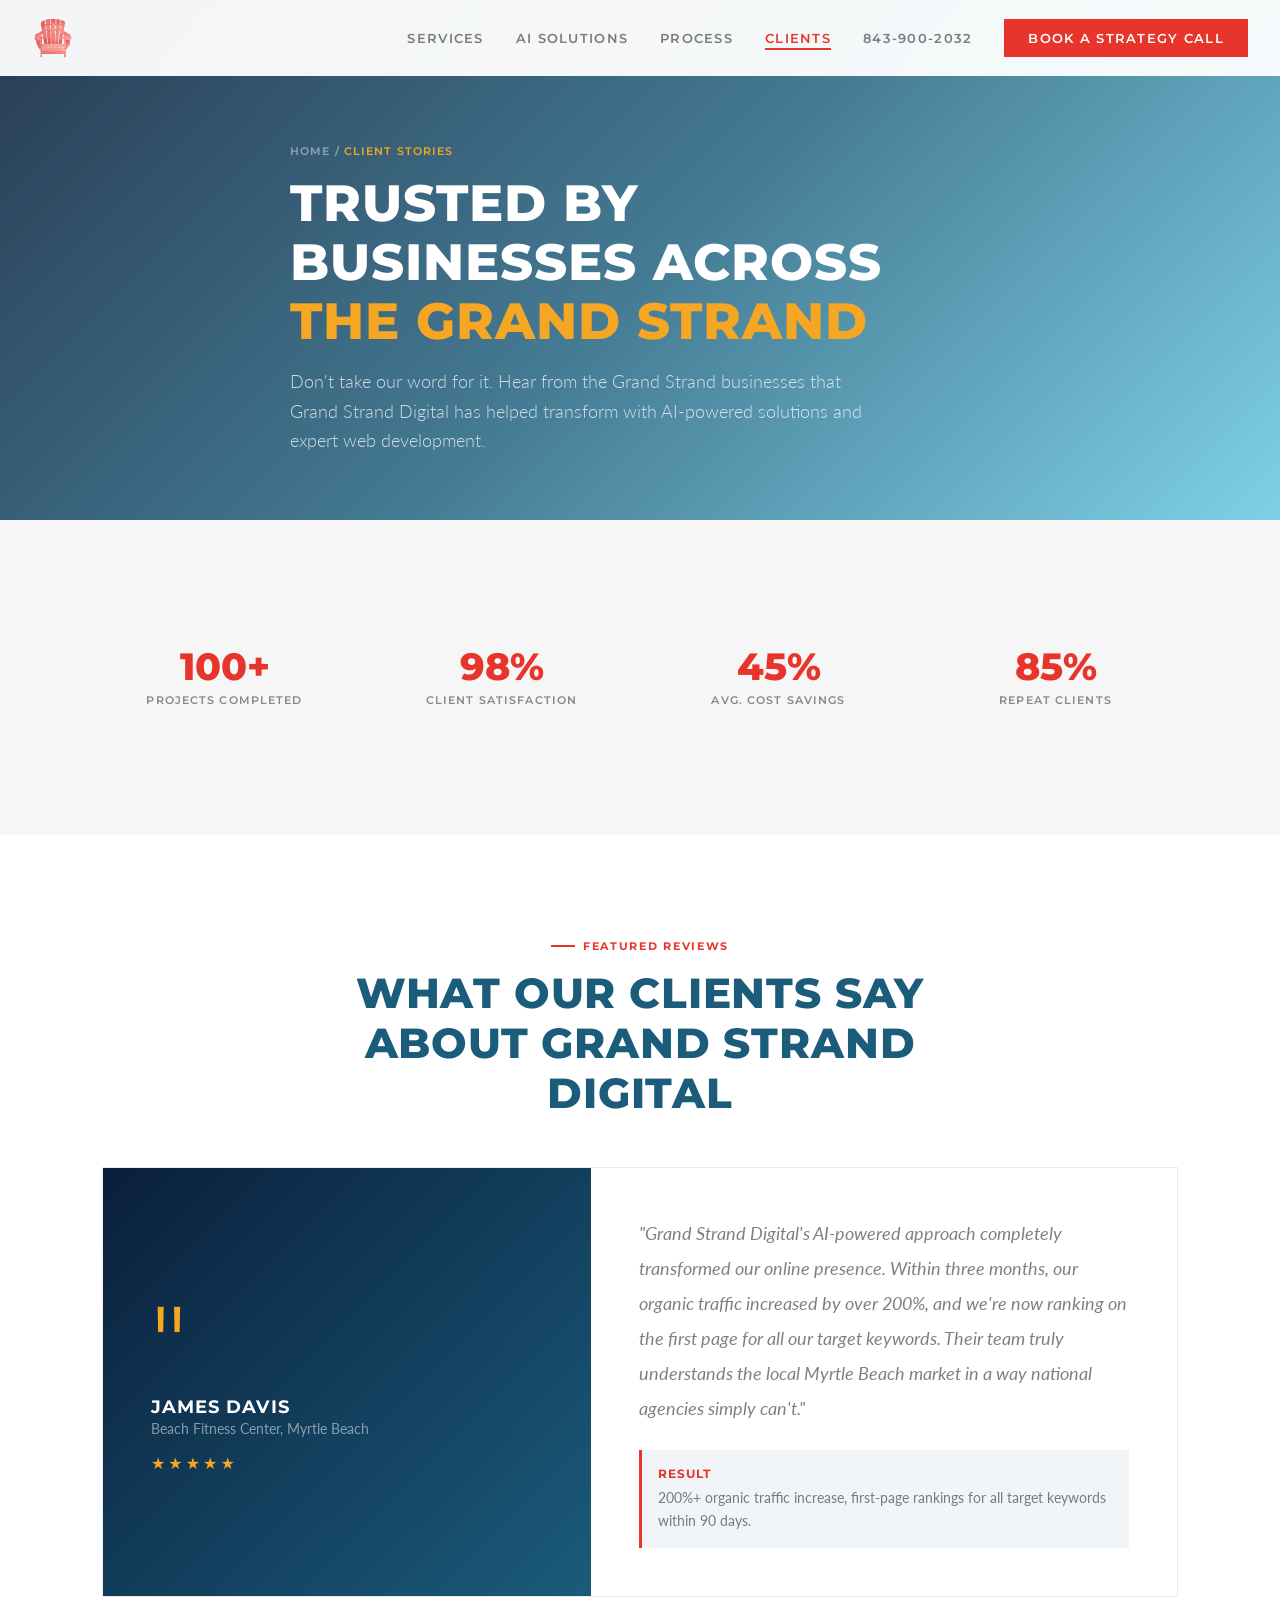
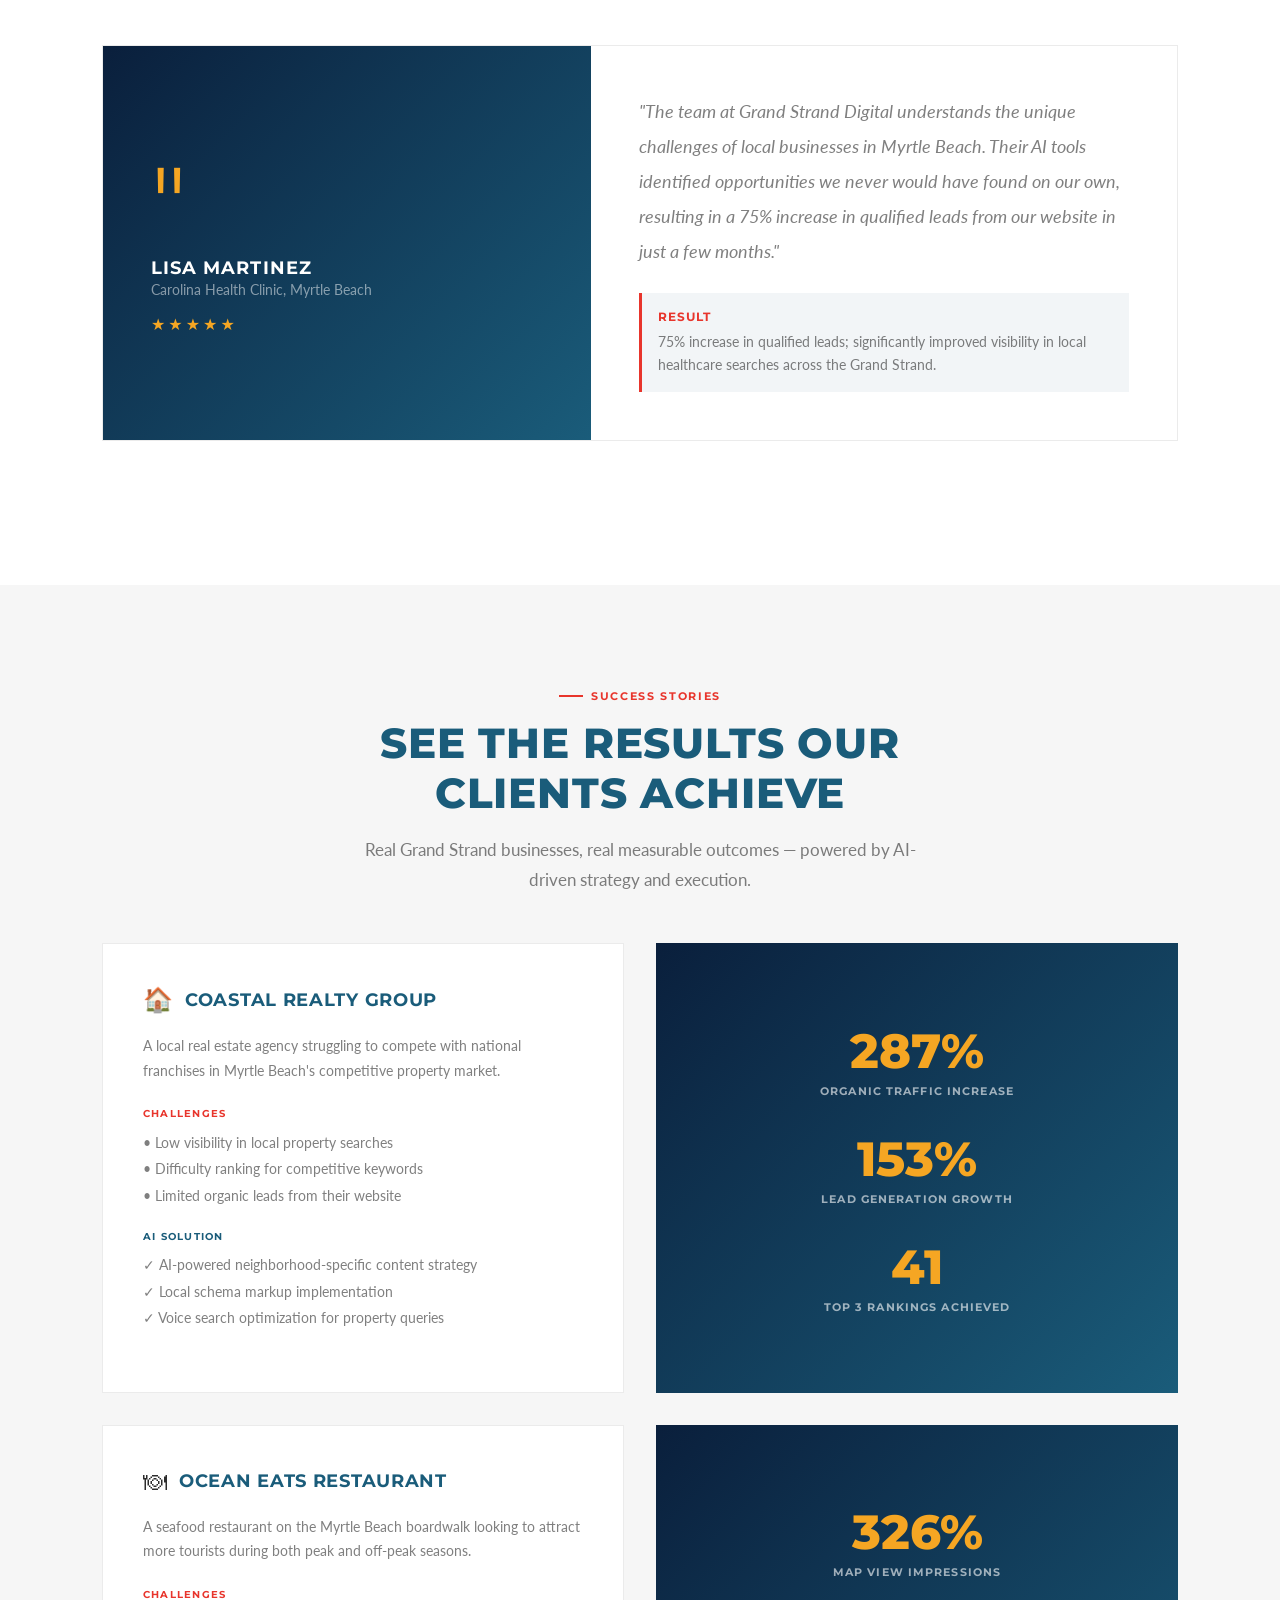
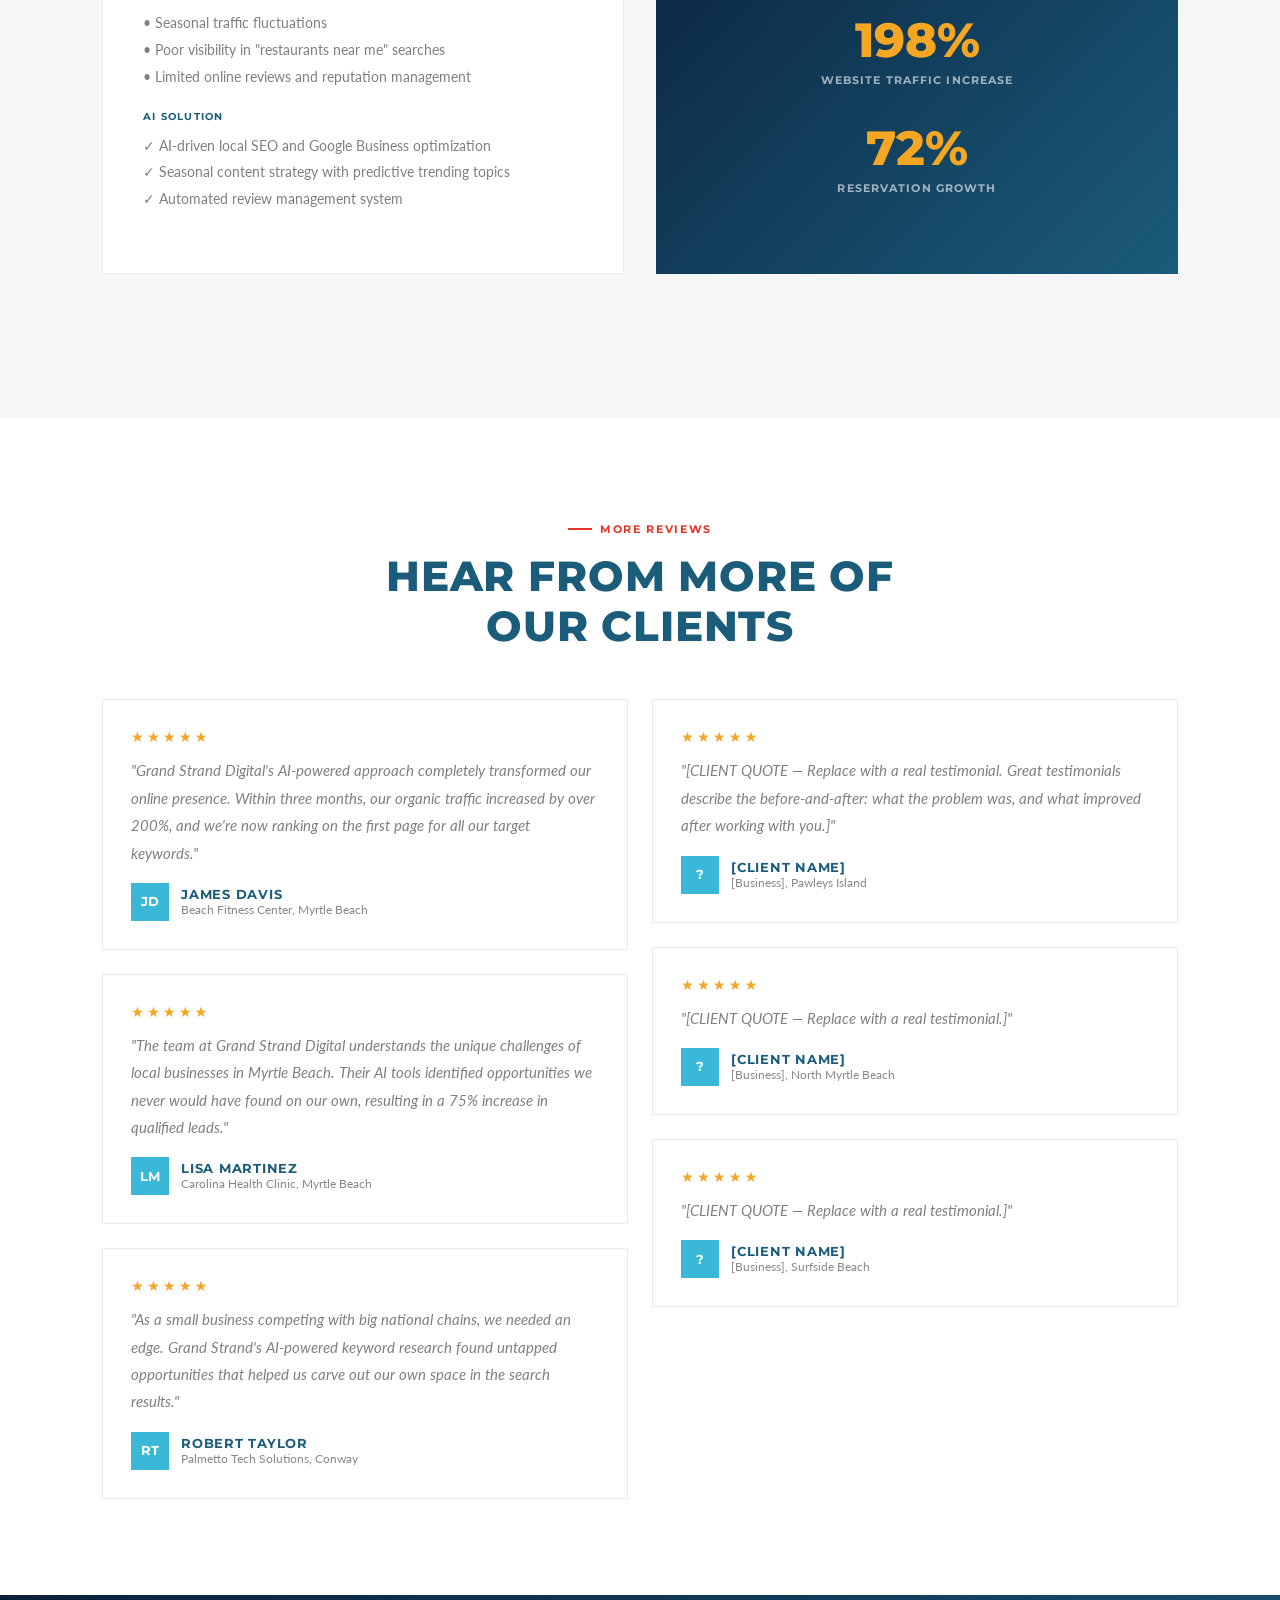
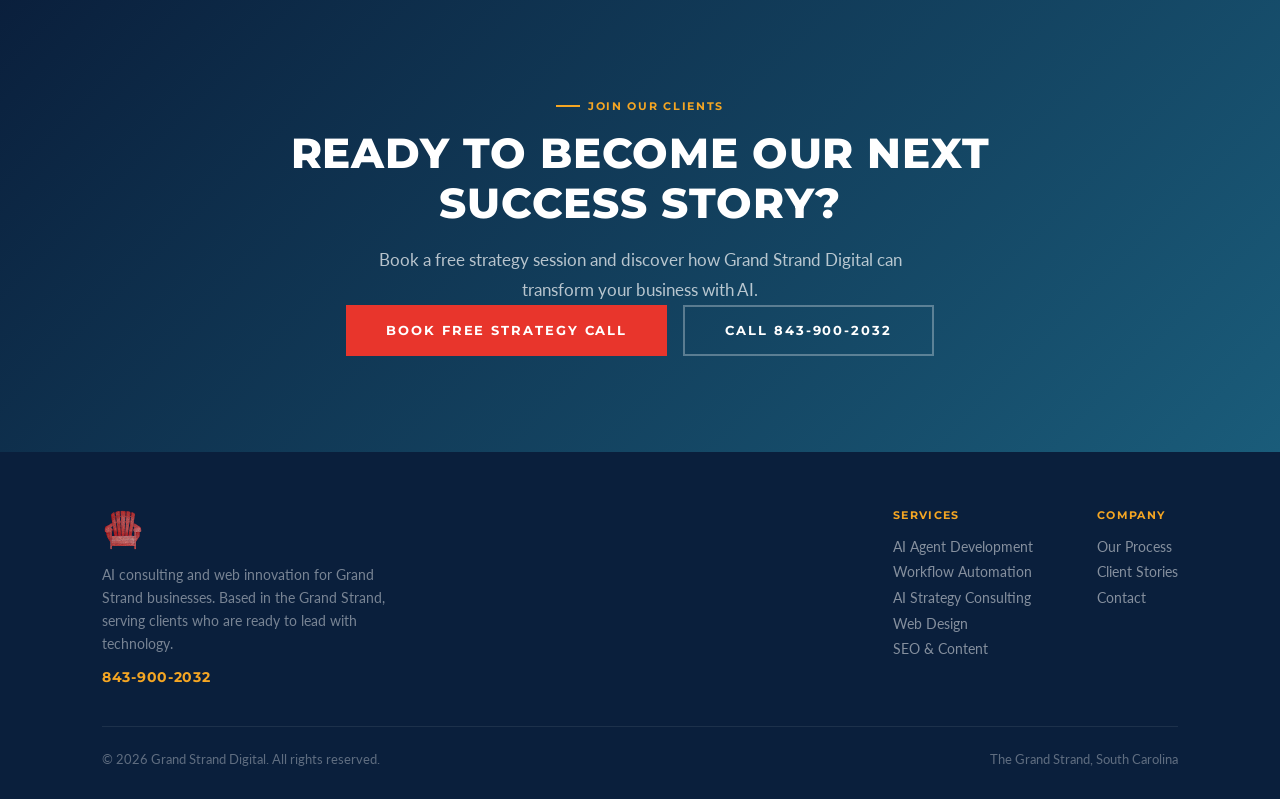
==== clients.html @ 15581893 "Add files via upload" ====
<!DOCTYPE html>
<html lang="en">
<head>
<meta charset="UTF-8">
<meta name="viewport" content="width=device-width, initial-scale=1.0">
<title>Client Stories — Grand Strand Digital</title>
<meta name="description" content="Client stories and results from Grand Strand Digital. See how we've helped Grand Strand businesses grow with AI and technology.">
<meta property="og:title" content="Client Stories — Grand Strand Digital">
<meta property="og:url" content="https://grandstranddigital.com/clients.html">
<link rel="canonical" href="https://grandstranddigital.com/clients.html">
<link rel="icon" href="/favicon.ico" type="image/x-icon">
<link rel="stylesheet" href="styles.css">
<style>
.featured-testimonial{display:grid;grid-template-columns:1fr 1.2fr;gap:0;border:1px solid var(--border);overflow:hidden;margin-bottom:3rem}
.featured-testimonial .ft-visual{background:linear-gradient(135deg,var(--bg-dark),var(--tertiary));padding:3rem;color:var(--text-light);display:flex;flex-direction:column;justify-content:center}
.featured-testimonial .ft-visual .big-quote{font-family:var(--heading);font-size:6rem;line-height:1;color:var(--gold);margin-bottom:.5rem}
.featured-testimonial .ft-visual .ft-name{font-family:var(--heading);font-size:1.1rem;font-weight:700;text-transform:uppercase;letter-spacing:.06em}
.featured-testimonial .ft-visual .ft-role{font-size:.85rem;color:rgba(255,255,255,.5);margin-top:.25rem}
.featured-testimonial .ft-visual .ft-stars{color:var(--gold);letter-spacing:3px;margin-top:1rem}
.featured-testimonial .ft-content{padding:3rem;background:var(--bg);display:flex;flex-direction:column;justify-content:center}
.featured-testimonial .ft-content blockquote{font-family:var(--body);font-size:1.15rem;line-height:1.9;color:var(--text-secondary);font-style:italic;margin-bottom:1.5rem}
.featured-testimonial .ft-content .ft-result{padding:1rem;background:var(--bg-ice);border-left:3px solid var(--accent)}
.featured-testimonial .ft-content .ft-result strong{font-family:var(--heading);font-size:.75rem;font-weight:700;text-transform:uppercase;letter-spacing:.08em;color:var(--accent);display:block;margin-bottom:.35rem}
.featured-testimonial .ft-content .ft-result span{font-size:.9rem;color:var(--text-secondary);line-height:1.6}

.testimonials-masonry{columns:2;column-gap:1.5rem;margin-top:3rem}
.testimonials-masonry .testimonial-card{break-inside:avoid;margin-bottom:1.5rem}

.results-strip{display:grid;grid-template-columns:repeat(4,1fr);gap:2rem;margin:3rem 0;text-align:center}
.results-strip .result{padding:1.5rem}
.results-strip .result .counter{font-size:2.4rem}

@media(max-width:768px){
  .featured-testimonial{grid-template-columns:1fr}
  .testimonials-masonry{columns:1}
  .results-strip{grid-template-columns:1fr 1fr}
}
</style>
</head>
<body>

<!-- Nav -->
<nav id="nav">
  <a href="index.html" class="nav-logo"><img src="logo.svg" alt="Grand Strand Digital"></a>
  <div class="nav-links">
    <a href="services.html">Services</a>
    <a href="solutions.html">AI Solutions</a>
    <a href="process.html">Process</a>
    <a href="clients.html" class="active">Clients</a>
    <a href="tel:8439002032" class="nav-phone">843-900-2032</a>
    <a href="contact.html" class="nav-cta">Book a Strategy Call</a>
  </div>
  <button class="mobile-toggle" aria-label="Menu">&#9776;</button>
</nav>

<!-- Page Hero -->
<section class="page-hero" style="background-image:url('https://images.unsplash.com/photo-1556761175-5973dc0f32e7?w=1920&q=80')">
  <div class="page-hero-overlay"></div>
  <div class="container">
    <div class="breadcrumb reveal"><a href="index.html">Home</a> / <span>Client Stories</span></div>
    <h1 class="reveal stagger-1">Trusted by Businesses Across <em>the Grand Strand</em></h1>
    <p class="reveal stagger-2">Don't take our word for it. Hear from the Grand Strand businesses that Grand Strand Digital has helped transform with AI-powered solutions and expert web development.</p>
  </div>
</section>

<!-- Results Strip -->
<section class="bg-alt" style="padding:3.5rem 0">
  <div class="container counters-row">
    <div class="results-strip">
      <div class="result reveal"><div class="counter" data-count="100" data-suffix="+">0+</div><div class="counter-label">Projects Completed</div></div>
      <div class="result reveal stagger-1"><div class="counter" data-count="98" data-suffix="%">0%</div><div class="counter-label">Client Satisfaction</div></div>
      <div class="result reveal stagger-2"><div class="counter" data-count="45" data-suffix="%">0%</div><div class="counter-label">Avg. Cost Savings</div></div>
      <div class="result reveal stagger-3"><div class="counter" data-count="85" data-suffix="%">0%</div><div class="counter-label">Repeat Clients</div></div>
    </div>
  </div>
</section>

<!-- Featured Testimonials -->
<section>
  <div class="container">
    <div class="section-center" style="margin-bottom:3rem">
      <div class="section-label reveal">Featured Reviews</div>
      <h2 class="section-title reveal stagger-1">What our clients say about Grand Strand Digital</h2>
    </div>

    <div class="featured-testimonial reveal">
      <div class="ft-visual">
        <div class="big-quote">"</div>
        <div class="ft-name">James Davis</div>
        <div class="ft-role">Beach Fitness Center, Myrtle Beach</div>
        <div class="ft-stars">&#9733;&#9733;&#9733;&#9733;&#9733;</div>
      </div>
      <div class="ft-content">
        <blockquote>"Grand Strand Digital's AI-powered approach completely transformed our online presence. Within three months, our organic traffic increased by over 200%, and we're now ranking on the first page for all our target keywords. Their team truly understands the local Myrtle Beach market in a way national agencies simply can't."</blockquote>
        <div class="ft-result">
          <strong>Result</strong>
          <span>200%+ organic traffic increase, first-page rankings for all target keywords within 90 days.</span>
        </div>
      </div>
    </div>

    <div class="featured-testimonial reveal">
      <div class="ft-visual">
        <div class="big-quote">"</div>
        <div class="ft-name">Lisa Martinez</div>
        <div class="ft-role">Carolina Health Clinic, Myrtle Beach</div>
        <div class="ft-stars">&#9733;&#9733;&#9733;&#9733;&#9733;</div>
      </div>
      <div class="ft-content">
        <blockquote>"The team at Grand Strand Digital understands the unique challenges of local businesses in Myrtle Beach. Their AI tools identified opportunities we never would have found on our own, resulting in a 75% increase in qualified leads from our website in just a few months."</blockquote>
        <div class="ft-result">
          <strong>Result</strong>
          <span>75% increase in qualified leads; significantly improved visibility in local healthcare searches across the Grand Strand.</span>
        </div>
      </div>
    </div>
  </div>
</section>

<!-- Case Studies -->
<section class="bg-alt">
  <div class="container">
    <div class="section-center" style="margin-bottom:3rem">
      <div class="section-label reveal">Success Stories</div>
      <h2 class="section-title reveal stagger-1">See the results our clients achieve</h2>
      <p class="section-desc reveal stagger-2" style="margin:0 auto">Real Grand Strand businesses, real measurable outcomes — powered by AI-driven strategy and execution.</p>
    </div>

    <!-- Case Study 1 -->
    <div style="display:grid;grid-template-columns:1fr 1fr;gap:2rem;margin-bottom:2rem" class="reveal">
      <div style="padding:2.5rem;background:var(--bg);border:1px solid var(--border)">
        <div style="display:flex;align-items:center;gap:.75rem;margin-bottom:1.25rem">
          <span style="font-size:1.5rem">&#127968;</span>
          <h3 style="font-family:var(--heading);font-size:1.1rem;font-weight:700;text-transform:uppercase;letter-spacing:.04em;color:var(--tertiary)">Coastal Realty Group</h3>
        </div>
        <p style="font-size:.9rem;color:var(--text-secondary);line-height:1.7;margin-bottom:1.5rem">A local real estate agency struggling to compete with national franchises in Myrtle Beach's competitive property market.</p>
        <div style="margin-bottom:1.25rem">
          <div style="font-family:var(--heading);font-size:.65rem;font-weight:700;letter-spacing:.12em;text-transform:uppercase;color:var(--accent);margin-bottom:.6rem">Challenges</div>
          <ul style="list-style:none;font-size:.875rem;color:var(--text-secondary);line-height:1.9">
            <li>&#8226; Low visibility in local property searches</li>
            <li>&#8226; Difficulty ranking for competitive keywords</li>
            <li>&#8226; Limited organic leads from their website</li>
          </ul>
        </div>
        <div style="margin-bottom:1.25rem">
          <div style="font-family:var(--heading);font-size:.65rem;font-weight:700;letter-spacing:.12em;text-transform:uppercase;color:var(--tertiary);margin-bottom:.6rem">AI Solution</div>
          <ul style="list-style:none;font-size:.875rem;color:var(--text-secondary);line-height:1.9">
            <li>&#10003; AI-powered neighborhood-specific content strategy</li>
            <li>&#10003; Local schema markup implementation</li>
            <li>&#10003; Voice search optimization for property queries</li>
          </ul>
        </div>
      </div>
      <div style="padding:2.5rem;background:linear-gradient(135deg,var(--bg-dark),var(--tertiary));color:var(--text-light);display:flex;flex-direction:column;justify-content:center;gap:2rem">
        <div style="text-align:center">
          <div style="font-family:var(--heading);font-size:3rem;font-weight:800;color:var(--gold)">287%</div>
          <div style="font-family:var(--heading);font-size:.7rem;font-weight:700;letter-spacing:.1em;text-transform:uppercase;color:rgba(255,255,255,.6);margin-top:.25rem">Organic Traffic Increase</div>
        </div>
        <div style="text-align:center">
          <div style="font-family:var(--heading);font-size:3rem;font-weight:800;color:var(--gold)">153%</div>
          <div style="font-family:var(--heading);font-size:.7rem;font-weight:700;letter-spacing:.1em;text-transform:uppercase;color:rgba(255,255,255,.6);margin-top:.25rem">Lead Generation Growth</div>
        </div>
        <div style="text-align:center">
          <div style="font-family:var(--heading);font-size:3rem;font-weight:800;color:var(--gold)">41</div>
          <div style="font-family:var(--heading);font-size:.7rem;font-weight:700;letter-spacing:.1em;text-transform:uppercase;color:rgba(255,255,255,.6);margin-top:.25rem">Top 3 Rankings Achieved</div>
        </div>
      </div>
    </div>

    <!-- Case Study 2 -->
    <div style="display:grid;grid-template-columns:1fr 1fr;gap:2rem;margin-bottom:3rem" class="reveal">
      <div style="padding:2.5rem;background:var(--bg);border:1px solid var(--border)">
        <div style="display:flex;align-items:center;gap:.75rem;margin-bottom:1.25rem">
          <span style="font-size:1.5rem">&#127869;</span>
          <h3 style="font-family:var(--heading);font-size:1.1rem;font-weight:700;text-transform:uppercase;letter-spacing:.04em;color:var(--tertiary)">Ocean Eats Restaurant</h3>
        </div>
        <p style="font-size:.9rem;color:var(--text-secondary);line-height:1.7;margin-bottom:1.5rem">A seafood restaurant on the Myrtle Beach boardwalk looking to attract more tourists during both peak and off-peak seasons.</p>
        <div style="margin-bottom:1.25rem">
          <div style="font-family:var(--heading);font-size:.65rem;font-weight:700;letter-spacing:.12em;text-transform:uppercase;color:var(--accent);margin-bottom:.6rem">Challenges</div>
          <ul style="list-style:none;font-size:.875rem;color:var(--text-secondary);line-height:1.9">
            <li>&#8226; Seasonal traffic fluctuations</li>
            <li>&#8226; Poor visibility in "restaurants near me" searches</li>
            <li>&#8226; Limited online reviews and reputation management</li>
          </ul>
        </div>
        <div style="margin-bottom:1.25rem">
          <div style="font-family:var(--heading);font-size:.65rem;font-weight:700;letter-spacing:.12em;text-transform:uppercase;color:var(--tertiary);margin-bottom:.6rem">AI Solution</div>
          <ul style="list-style:none;font-size:.875rem;color:var(--text-secondary);line-height:1.9">
            <li>&#10003; AI-driven local SEO and Google Business optimization</li>
            <li>&#10003; Seasonal content strategy with predictive trending topics</li>
            <li>&#10003; Automated review management system</li>
          </ul>
        </div>
      </div>
      <div style="padding:2.5rem;background:linear-gradient(135deg,var(--bg-dark),var(--tertiary));color:var(--text-light);display:flex;flex-direction:column;justify-content:center;gap:2rem">
        <div style="text-align:center">
          <div style="font-family:var(--heading);font-size:3rem;font-weight:800;color:var(--gold)">326%</div>
          <div style="font-family:var(--heading);font-size:.7rem;font-weight:700;letter-spacing:.1em;text-transform:uppercase;color:rgba(255,255,255,.6);margin-top:.25rem">Map View Impressions</div>
        </div>
        <div style="text-align:center">
          <div style="font-family:var(--heading);font-size:3rem;font-weight:800;color:var(--gold)">198%</div>
          <div style="font-family:var(--heading);font-size:.7rem;font-weight:700;letter-spacing:.1em;text-transform:uppercase;color:rgba(255,255,255,.6);margin-top:.25rem">Website Traffic Increase</div>
        </div>
        <div style="text-align:center">
          <div style="font-family:var(--heading);font-size:3rem;font-weight:800;color:var(--gold)">72%</div>
          <div style="font-family:var(--heading);font-size:.7rem;font-weight:700;letter-spacing:.1em;text-transform:uppercase;color:rgba(255,255,255,.6);margin-top:.25rem">Reservation Growth</div>
        </div>
      </div>
    </div>
  </div>
</section>

<!-- More Testimonials (Masonry) -->
<section>
  <div class="container">
    <div class="section-center" style="margin-bottom:1rem">
      <div class="section-label reveal">More Reviews</div>
      <h2 class="section-title reveal stagger-1">Hear from more of our clients</h2>
    </div>
    <div class="testimonials-masonry">
      <div class="testimonial-card reveal">
        <div class="stars">&#9733;&#9733;&#9733;&#9733;&#9733;</div>
        <blockquote>"Grand Strand Digital's AI-powered approach completely transformed our online presence. Within three months, our organic traffic increased by over 200%, and we're now ranking on the first page for all our target keywords."</blockquote>
        <div class="author">
          <div class="avatar">JD</div>
          <div><div class="name">James Davis</div><div class="role">Beach Fitness Center, Myrtle Beach</div></div>
        </div>
      </div>
      <div class="testimonial-card reveal stagger-1">
        <div class="stars">&#9733;&#9733;&#9733;&#9733;&#9733;</div>
        <blockquote>"The team at Grand Strand Digital understands the unique challenges of local businesses in Myrtle Beach. Their AI tools identified opportunities we never would have found on our own, resulting in a 75% increase in qualified leads."</blockquote>
        <div class="author">
          <div class="avatar">LM</div>
          <div><div class="name">Lisa Martinez</div><div class="role">Carolina Health Clinic, Myrtle Beach</div></div>
        </div>
      </div>
      <div class="testimonial-card reveal">
        <div class="stars">&#9733;&#9733;&#9733;&#9733;&#9733;</div>
        <blockquote>"As a small business competing with big national chains, we needed an edge. Grand Strand's AI-powered keyword research found untapped opportunities that helped us carve out our own space in the search results."</blockquote>
        <div class="author">
          <div class="avatar">RT</div>
          <div><div class="name">Robert Taylor</div><div class="role">Palmetto Tech Solutions, Conway</div></div>
        </div>
      </div>
      <div class="testimonial-card reveal stagger-1">
        <div class="stars">&#9733;&#9733;&#9733;&#9733;&#9733;</div>
        <blockquote>"[CLIENT QUOTE — Replace with a real testimonial. Great testimonials describe the before-and-after: what the problem was, and what improved after working with you.]"</blockquote>
        <div class="author">
          <div class="avatar">?</div>
          <div><div class="name">[Client Name]</div><div class="role">[Business], Pawleys Island</div></div>
        </div>
      </div>
      <div class="testimonial-card reveal">
        <div class="stars">&#9733;&#9733;&#9733;&#9733;&#9733;</div>
        <blockquote>"[CLIENT QUOTE — Replace with a real testimonial.]"</blockquote>
        <div class="author">
          <div class="avatar">?</div>
          <div><div class="name">[Client Name]</div><div class="role">[Business], North Myrtle Beach</div></div>
        </div>
      </div>
      <div class="testimonial-card reveal stagger-1">
        <div class="stars">&#9733;&#9733;&#9733;&#9733;&#9733;</div>
        <blockquote>"[CLIENT QUOTE — Replace with a real testimonial.]"</blockquote>
        <div class="author">
          <div class="avatar">?</div>
          <div><div class="name">[Client Name]</div><div class="role">[Business], Surfside Beach</div></div>
        </div>
      </div>
    </div>
  </div>
</section>

<!-- CTA Banner -->
<section class="cta-banner">
  <div class="container">
    <div class="section-label reveal" style="justify-content:center">Join Our Clients</div>
    <h2 class="section-title reveal stagger-1">Ready to become our next<br>success story?</h2>
    <p class="section-desc reveal stagger-2" style="margin:0 auto">Book a free strategy session and discover how Grand Strand Digital can transform your business with AI.</p>
    <div class="cta-actions reveal stagger-3">
      <a href="contact.html" class="btn-primary">Book Free Strategy Call</a>
      <a href="tel:8439002032" class="btn-secondary light">Call 843-900-2032</a>
    </div>
  </div>
</section>

<!-- Footer -->
<footer>
  <div class="container">
    <div class="footer-inner">
      <div class="footer-brand">
        <a href="index.html" class="nav-logo"><img src="logo.svg" alt="Grand Strand Digital"></a>
        <p>AI consulting and web innovation for Grand Strand businesses. Based in the Grand Strand, serving clients who are ready to lead with technology.</p>
        <a href="tel:8439002032" class="footer-phone">843-900-2032</a>
      </div>
      <div class="footer-links">
        <div class="footer-col">
          <h5>Services</h5>
          <a href="services.html">AI Agent Development</a>
          <a href="services.html">Workflow Automation</a>
          <a href="services.html">AI Strategy Consulting</a>
          <a href="services.html">Web Design</a>
          <a href="services.html">SEO & Content</a>
        </div>
        <div class="footer-col">
          <h5>Company</h5>
          <a href="process.html">Our Process</a>
          <a href="clients.html">Client Stories</a>
          <a href="contact.html">Contact</a>
        </div>
      </div>
    </div>
    <div class="footer-bottom">
      <span>&copy; 2026 Grand Strand Digital. All rights reserved.</span>
      <span>The Grand Strand, South Carolina</span>
    </div>
  </div>
</footer>

<script src="shared.js"></script>
</body>
</html>
---- styles.css ----
/* === GRAND STRAND DIGITAL — SHARED STYLES === */
@import url('https://fonts.googleapis.com/css2?family=Montserrat:wght@400;500;600;700;800&family=Lato:wght@300;400;700&display=swap');

*,*::before,*::after{margin:0;padding:0;box-sizing:border-box}
:root{
  --bg:#ffffff;
  --bg-alt:#f6f6f6;
  --bg-ice:#f2f5f7;
  --bg-dark:#0a1f3c;
  --text-primary:#2c2c2c;
  --text-secondary:rgba(0,0,0,0.5);
  --text-muted:#888;
  --text-light:#ffffff;
  --accent:#e8352c;        /* Red — chair 1 */
  --accent-hover:#c42a22;
  --gold:#f5a623;          /* Yellow/Gold — chair 2 */
  --secondary:#3ab8d8;     /* Cyan — chair 3 */
  --tertiary:#1a5c7a;      /* Deeper cyan for headings/dark text */
  --border:rgba(0,0,0,0.08);
  --border-light:rgba(255,255,255,0.1);
  --heading:'Montserrat',system-ui,sans-serif;
  --body:'Lato',system-ui,sans-serif;
}
html{scroll-behavior:smooth;font-size:16px}
body{font-family:var(--body);background:var(--bg);color:var(--text-primary);overflow-x:hidden;-webkit-font-smoothing:antialiased}
a{color:inherit;text-decoration:none}

/* === UTILITY === */
.container{max-width:1140px;margin:0 auto;padding:0 2rem}
.sr-only{position:absolute;width:1px;height:1px;overflow:hidden;clip:rect(0,0,0,0)}
.reveal{opacity:0;transform:translateY(40px);transition:opacity .8s ease,transform .8s ease}
.reveal.visible{opacity:1;transform:translateY(0)}
.reveal-left{opacity:0;transform:translateX(-40px);transition:opacity .8s ease,transform .8s ease}
.reveal-left.visible{opacity:1;transform:translateX(0)}
.reveal-right{opacity:0;transform:translateX(40px);transition:opacity .8s ease,transform .8s ease}
.reveal-right.visible{opacity:1;transform:translateX(0)}
.reveal-scale{opacity:0;transform:scale(0.9);transition:opacity .8s ease,transform .8s ease}
.reveal-scale.visible{opacity:1;transform:scale(1)}
.stagger-1{transition-delay:.1s}.stagger-2{transition-delay:.2s}.stagger-3{transition-delay:.3s}.stagger-4{transition-delay:.4s}.stagger-5{transition-delay:.5s}.stagger-6{transition-delay:.6s}
.section-center{text-align:center;max-width:600px;margin:0 auto}
.bg-alt{background:var(--bg-alt)}

/* === NAV === */
nav{position:fixed;top:0;left:0;right:0;z-index:100;padding:1rem 2rem;display:flex;align-items:center;justify-content:space-between;background:rgba(255,255,255,0.95);backdrop-filter:blur(12px);transition:all .4s}
nav.scrolled{box-shadow:0 2px 20px rgba(0,0,0,0.08)}
.nav-logo{display:flex;align-items:center;gap:.6rem}
.nav-logo img{height:44px;width:auto}
.nav-links{display:flex;gap:2rem;align-items:center}
.nav-links a{font-family:var(--heading);font-size:.8rem;font-weight:600;color:var(--text-secondary);letter-spacing:.1em;text-transform:uppercase;transition:color .3s;position:relative}
.nav-links a:hover,.nav-links a.active{color:var(--accent)}
.nav-links a.active::after{content:'';position:absolute;bottom:-4px;left:0;right:0;height:2px;background:var(--accent)}
.nav-phone{font-family:var(--heading);font-size:.8rem;font-weight:700;color:var(--tertiary);letter-spacing:.05em;transition:color .3s}
.nav-phone:hover{color:var(--accent)}
.nav-cta{background:var(--accent);color:var(--text-light)!important;padding:.7rem 1.5rem;font-family:var(--heading);font-weight:700;font-size:.75rem;letter-spacing:.15em;text-transform:uppercase;transition:all .3s;border:none}
.nav-cta:hover{background:var(--accent-hover)!important;box-shadow:0 4px 15px rgba(232,53,44,.3)}
.nav-cta.active::after{display:none}
.mobile-toggle{display:none;background:none;border:none;color:var(--text-primary);font-size:1.5rem;cursor:pointer}

/* === BUTTONS === */
.btn-primary{display:inline-flex;align-items:center;gap:.5rem;padding:1rem 2.5rem;background:var(--accent);color:var(--text-light);font-family:var(--heading);font-weight:700;font-size:.8rem;letter-spacing:.15em;text-transform:uppercase;border:none;cursor:pointer;transition:all .3s}
.btn-primary:hover{background:var(--accent-hover);box-shadow:0 6px 25px rgba(232,53,44,.3)}
.btn-secondary{display:inline-flex;align-items:center;gap:.5rem;padding:1rem 2.5rem;background:transparent;color:var(--text-primary);font-family:var(--heading);font-weight:700;font-size:.8rem;letter-spacing:.15em;text-transform:uppercase;border:2px solid var(--border);cursor:pointer;transition:all .3s}
.btn-secondary:hover{border-color:var(--text-primary)}
.btn-secondary.light{color:var(--text-light);border-color:rgba(255,255,255,.3)}
.btn-secondary.light:hover{border-color:rgba(255,255,255,.8);background:rgba(255,255,255,.05)}

/* === SECTION COMMON === */
section{padding:6rem 0}
.section-label{display:inline-flex;align-items:center;gap:.5rem;font-family:var(--heading);font-size:.7rem;font-weight:700;letter-spacing:.15em;text-transform:uppercase;color:var(--accent);margin-bottom:1rem}
.section-label::before{content:'';width:24px;height:2px;background:var(--accent)}
.section-title{font-family:var(--heading);font-size:clamp(1.8rem,3.5vw,2.6rem);line-height:1.2;letter-spacing:.02em;text-transform:uppercase;font-weight:800;margin-bottom:1rem;color:var(--tertiary)}
.section-desc{color:var(--text-secondary);font-family:var(--body);font-size:1.05rem;line-height:1.8;max-width:560px}

/* === PAGE HERO (inner pages) === */
.page-hero{min-height:44vh;display:flex;align-items:flex-end;position:relative;overflow:hidden;padding:0;background-size:cover;background-position:center}
.page-hero-overlay{position:absolute;inset:0;background:linear-gradient(135deg,rgba(10,31,60,0.88) 0%,rgba(26,92,122,0.82) 50%,rgba(58,184,216,0.65) 100%)}
.page-hero .container{position:relative;z-index:2;padding-bottom:4rem;padding-top:9rem;color:var(--text-light)}
.page-hero h1{font-family:var(--heading);font-size:clamp(2rem,4vw,3.2rem);font-weight:800;letter-spacing:.02em;text-transform:uppercase;line-height:1.15;margin-bottom:1rem;max-width:700px}
.page-hero h1 em{font-style:normal;color:var(--gold)}
.page-hero p{font-size:1.1rem;line-height:1.7;color:rgba(255,255,255,.75);max-width:580px;font-weight:300}
.breadcrumb{font-family:var(--heading);font-size:.7rem;font-weight:600;letter-spacing:.1em;text-transform:uppercase;color:rgba(255,255,255,.45);margin-bottom:1rem}
.breadcrumb a{color:rgba(255,255,255,.45);transition:color .3s}
.breadcrumb a:hover{color:var(--gold)}
.breadcrumb span{color:var(--gold)}

/* === CTA BANNER (inner page bottom) === */
.cta-banner{padding:6rem 0;text-align:center;background:linear-gradient(135deg,var(--bg-dark) 0%,var(--tertiary) 100%);color:var(--text-light)}
.cta-banner .section-label{color:var(--gold);justify-content:center}
.cta-banner .section-label::before{background:var(--gold)}
.cta-banner .section-title{color:var(--text-light);margin:0 auto 1rem}
.cta-banner .section-desc{margin:0 auto 2.5rem;color:rgba(255,255,255,.7)}
.cta-actions{display:flex;gap:1rem;justify-content:center;flex-wrap:wrap}

/* === TABS === */
.tabs{display:flex;gap:0;border-bottom:2px solid var(--border);margin-bottom:3rem;overflow-x:auto}
.tab-btn{padding:.85rem 1.5rem;font-family:var(--heading);font-size:.75rem;font-weight:700;letter-spacing:.1em;text-transform:uppercase;color:var(--text-muted);background:none;border:none;cursor:pointer;transition:all .3s;white-space:nowrap;border-bottom:2px solid transparent;margin-bottom:-2px}
.tab-btn:hover{color:var(--accent)}
.tab-btn.active{color:var(--accent);border-bottom-color:var(--accent)}
.tab-panel{display:none;animation:tabFadeIn .4s ease;padding-top:2rem}
.tab-panel.active{display:block}
@keyframes tabFadeIn{from{opacity:0;transform:translateY(8px)}to{opacity:1;transform:translateY(0)}}

/* === ACCORDION === */
.accordion-item{border-bottom:1px solid var(--border);margin-bottom:0}
.accordion-header{display:flex;justify-content:space-between;align-items:center;padding:1.1rem 0;font-family:var(--heading);font-size:.9rem;font-weight:700;text-transform:uppercase;letter-spacing:.05em;color:var(--tertiary);cursor:pointer;transition:color .3s}
.accordion-header:hover{color:var(--accent)}
.accordion-icon{width:20px;height:20px;flex-shrink:0;position:relative}
.accordion-icon::before,.accordion-icon::after{content:'';position:absolute;background:var(--text-muted);border-radius:2px;transition:all .3s}
.accordion-icon::before{width:12px;height:2px;top:50%;left:50%;transform:translate(-50%,-50%)}
.accordion-icon::after{width:2px;height:12px;top:50%;left:50%;transform:translate(-50%,-50%)}
.accordion-item.open .accordion-icon::after{transform:translate(-50%,-50%) rotate(90deg);opacity:0}
.accordion-body{overflow:hidden;max-height:0;transition:max-height .4s ease,padding .3s}
.accordion-body p{font-size:.95rem;color:var(--text-secondary);line-height:1.8;font-family:var(--body)}
.accordion-item.open .accordion-body{max-height:200px;padding-bottom:1.25rem}

/* === DETAIL CARDS === */
.detail-card{padding:1.75rem;border:1px solid var(--border);background:var(--bg);transition:all .35s}
.detail-card:hover{border-color:var(--accent);box-shadow:0 4px 20px rgba(0,0,0,.06)}
.card-icon{font-size:1.6rem;margin-bottom:.75rem}
.detail-card h3{font-family:var(--heading);font-size:.85rem;font-weight:700;text-transform:uppercase;letter-spacing:.06em;color:var(--tertiary);margin-bottom:.4rem}
.detail-card p{font-size:.875rem;color:var(--text-secondary);line-height:1.7;font-family:var(--body)}

/* === TIMELINE === */
.timeline{position:relative;padding-left:3rem}
.timeline::before{content:'';position:absolute;left:0;top:0;bottom:0;width:2px;background:var(--border)}
.timeline-item{position:relative;margin-bottom:3rem}
.timeline-dot{position:absolute;left:-3.35rem;top:.3rem;width:14px;height:14px;border-radius:0;background:var(--accent);border:2px solid var(--bg);box-shadow:0 0 0 3px var(--accent)}
.timeline-content{padding:2rem;border:1px solid var(--border);background:var(--bg);transition:all .35s}
.timeline-content:hover{border-color:var(--accent);box-shadow:0 4px 20px rgba(0,0,0,.06)}
.timeline-step{font-family:var(--heading);font-size:.7rem;font-weight:700;text-transform:uppercase;letter-spacing:.12em;color:var(--accent);margin-bottom:.4rem}
.timeline-content h3{font-family:var(--heading);font-size:1rem;font-weight:700;text-transform:uppercase;letter-spacing:.04em;color:var(--tertiary);margin-bottom:.6rem}
.timeline-content p{font-size:.95rem;color:var(--text-secondary);line-height:1.8;font-family:var(--body)}

/* === COUNTERS === */
.counter{font-family:var(--heading);font-size:2.8rem;font-weight:800;color:var(--accent);line-height:1}
.counter-label{font-family:var(--heading);font-size:.7rem;font-weight:600;text-transform:uppercase;letter-spacing:.1em;color:var(--text-muted);margin-top:.4rem}

/* === TESTIMONIAL CARDS (masonry / clients page) === */
.testimonial-card{padding:1.75rem;border:1px solid var(--border);background:var(--bg);transition:all .35s}
.testimonial-card:hover{border-color:var(--accent);box-shadow:0 6px 24px rgba(0,0,0,.06)}
.testimonial-card .stars{color:var(--gold);font-size:.9rem;margin-bottom:.75rem;letter-spacing:3px}
.testimonial-card blockquote{font-family:var(--body);font-size:.95rem;line-height:1.8;color:var(--text-secondary);font-style:italic;margin-bottom:1rem}
.testimonial-card .author{display:flex;align-items:center;gap:.75rem}
.testimonial-card .avatar{width:38px;height:38px;background:var(--secondary);display:flex;align-items:center;justify-content:center;font-family:var(--heading);font-weight:700;font-size:.8rem;color:var(--text-light);flex-shrink:0}
.testimonial-card .name{font-family:var(--heading);font-weight:700;font-size:.8rem;text-transform:uppercase;letter-spacing:.06em;color:var(--tertiary)}
.testimonial-card .role{font-size:.75rem;color:var(--text-muted);font-family:var(--body)}

/* === FORM ELEMENTS === */
.form-grid{display:grid;grid-template-columns:1fr 1fr;gap:1.25rem}
.form-group{display:flex;flex-direction:column;gap:.5rem}
.form-group.full-width{grid-column:1/-1}
.form-group label{font-family:var(--heading);font-size:.75rem;font-weight:700;text-transform:uppercase;letter-spacing:.08em;color:var(--tertiary)}
.form-group input,.form-group textarea,.form-group select{padding:.8rem 1rem;border:2px solid var(--border);background:var(--bg);font-family:var(--body);font-size:.95rem;color:var(--text-primary);outline:none;transition:all .3s;width:100%;-webkit-appearance:none}
.form-group input:focus,.form-group textarea:focus,.form-group select:focus{border-color:var(--accent)}
.form-group textarea{min-height:120px;resize:vertical}
.form-group.error input,.form-group.error textarea,.form-group.error select{border-color:var(--accent)}
.form-group.success input,.form-group.success textarea,.form-group.success select{border-color:#27ae60}
.input-hint{font-size:.8rem;color:var(--text-muted);font-family:var(--body)}

/* === FOOTER === */
footer{background:var(--bg-dark);padding:3.5rem 0 2rem;color:rgba(255,255,255,.6)}
.footer-inner{display:flex;justify-content:space-between;align-items:flex-start;gap:2rem;flex-wrap:wrap}
.footer-brand{max-width:300px}
.footer-brand .nav-logo{margin-bottom:.75rem}
.footer-brand .nav-logo img{height:44px;filter:none}
.footer-brand p{font-size:.85rem;color:rgba(255,255,255,.45);line-height:1.7;font-family:var(--body);margin-top:.5rem}
.footer-links{display:flex;gap:4rem}
.footer-col h5{font-family:var(--heading);font-size:.7rem;font-weight:700;text-transform:uppercase;letter-spacing:.12em;color:var(--gold);margin-bottom:.75rem}
.footer-col a{display:block;font-size:.85rem;color:rgba(255,255,255,.5);padding:.3rem 0;transition:color .3s;font-family:var(--body)}
.footer-col a:hover{color:var(--text-light)}
.footer-phone{display:inline-block;margin-top:.75rem;font-family:var(--heading);font-size:.9rem;font-weight:700;color:var(--gold);letter-spacing:.05em;transition:color .3s}
.footer-phone:hover{color:var(--text-light)}
.footer-bottom{margin-top:2.5rem;padding-top:1.5rem;border-top:1px solid rgba(255,255,255,.08);display:flex;justify-content:space-between;align-items:center;font-size:.8rem;color:rgba(255,255,255,.35);font-family:var(--body)}

/* === RESPONSIVE === */
@media(max-width:1024px){
  .footer-links{gap:2.5rem}
}
@media(max-width:768px){
  .container{padding:0 1.25rem}
  .nav-links{display:none;position:absolute;top:100%;left:0;right:0;background:rgba(255,255,255,.98);flex-direction:column;padding:1.5rem 2rem;gap:1rem;border-bottom:1px solid var(--border);z-index:99}
  .nav-links.show{display:flex}
  .mobile-toggle{display:block}
  .page-hero .container{padding-top:7rem;padding-bottom:3rem}
  .page-hero h1{font-size:2rem}
  section{padding:4rem 0}
  .footer-inner{flex-direction:column}
  .footer-links{gap:2rem}
  .cta-actions{flex-direction:column;align-items:center}
  .form-grid{grid-template-columns:1fr}
  .form-group.full-width{grid-column:1}
  .timeline{padding-left:2rem}
  .timeline-dot{left:-2.35rem}
  .tabs{gap:0}
  .tab-btn{padding:.75rem 1rem;font-size:.7rem}
}
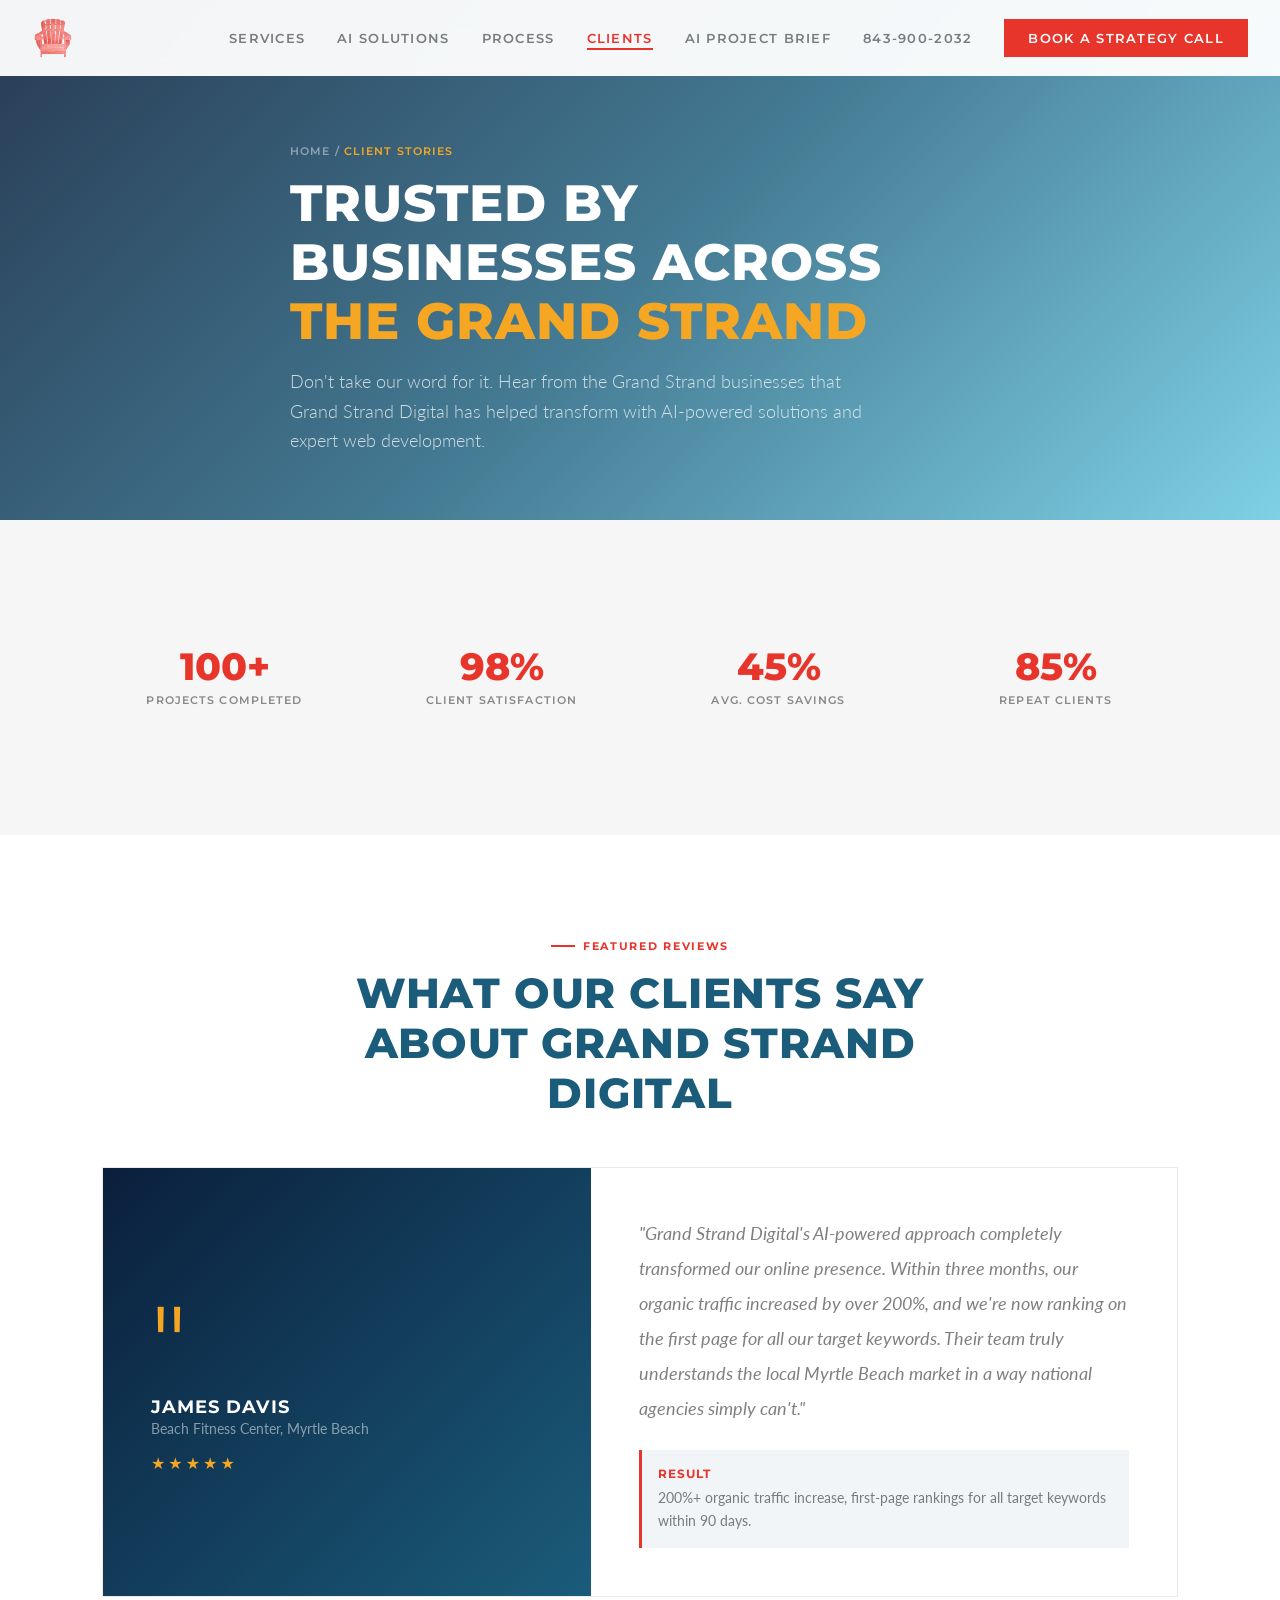
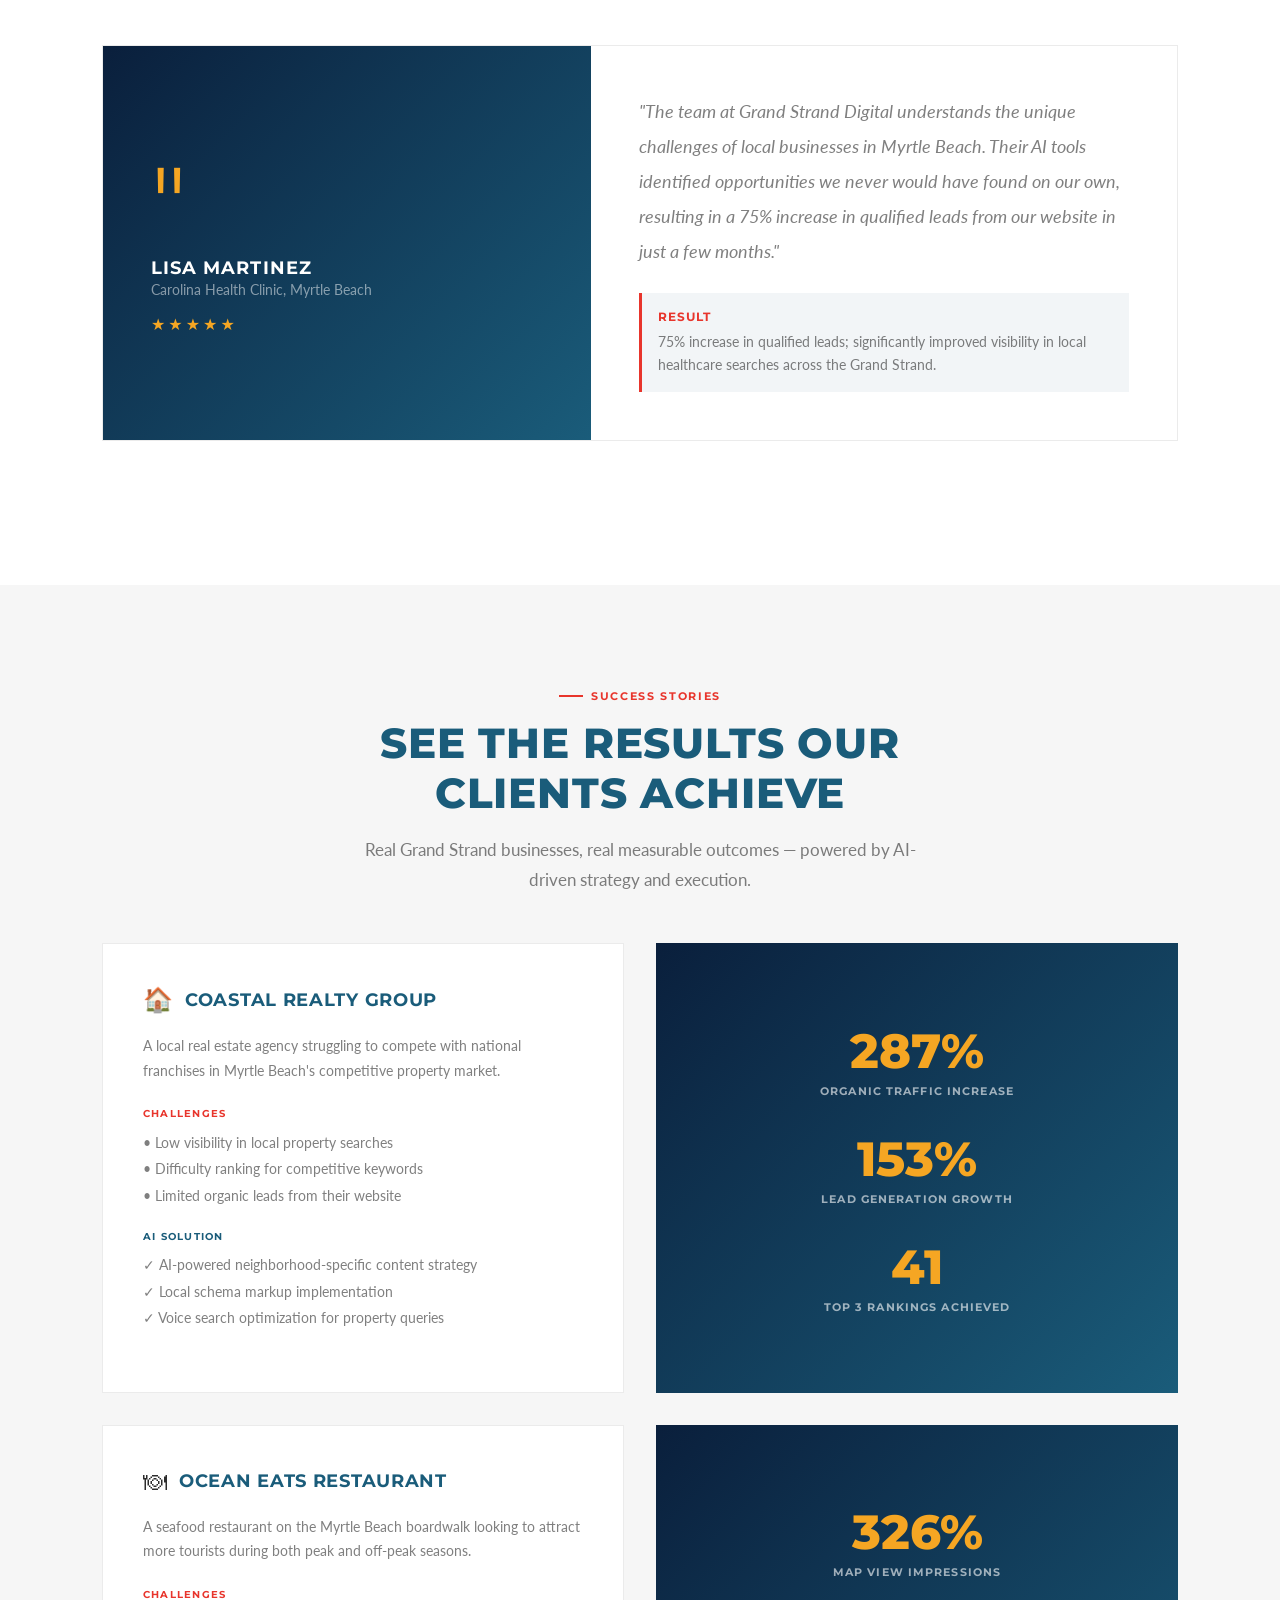
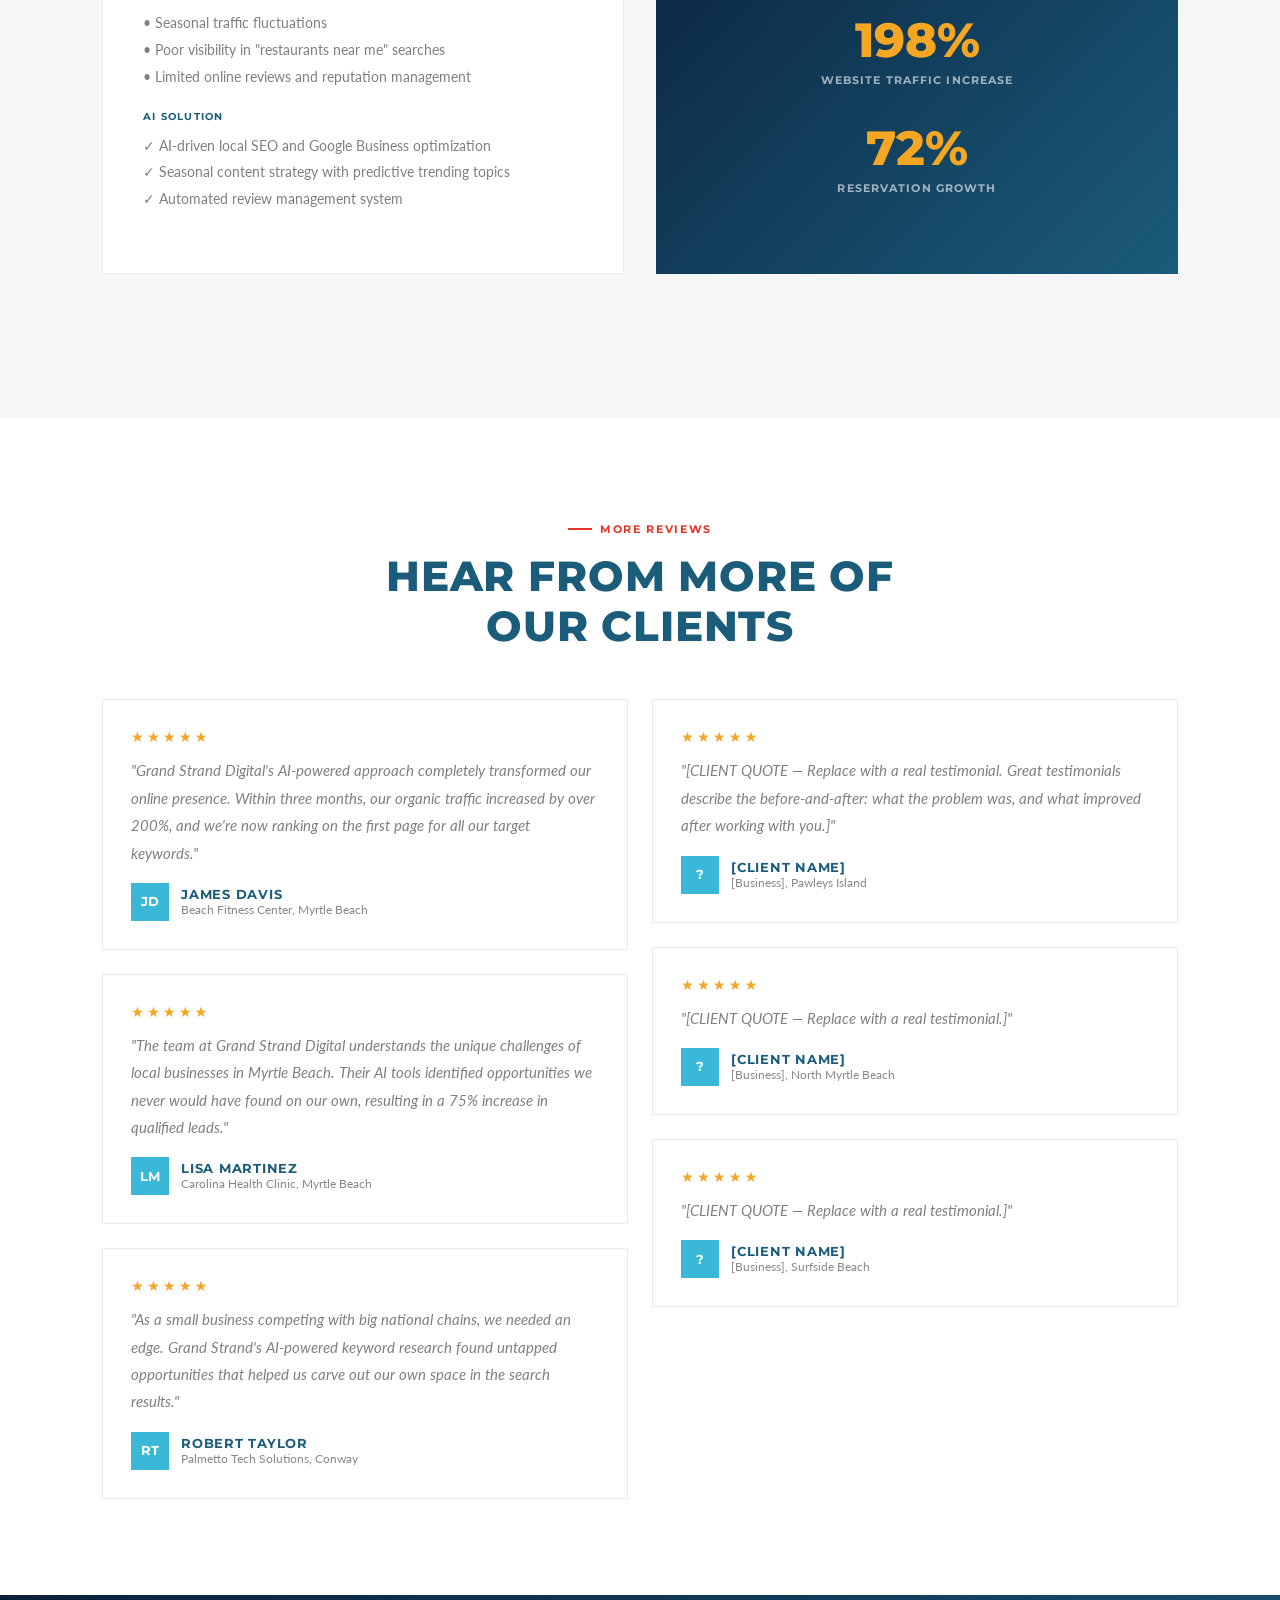
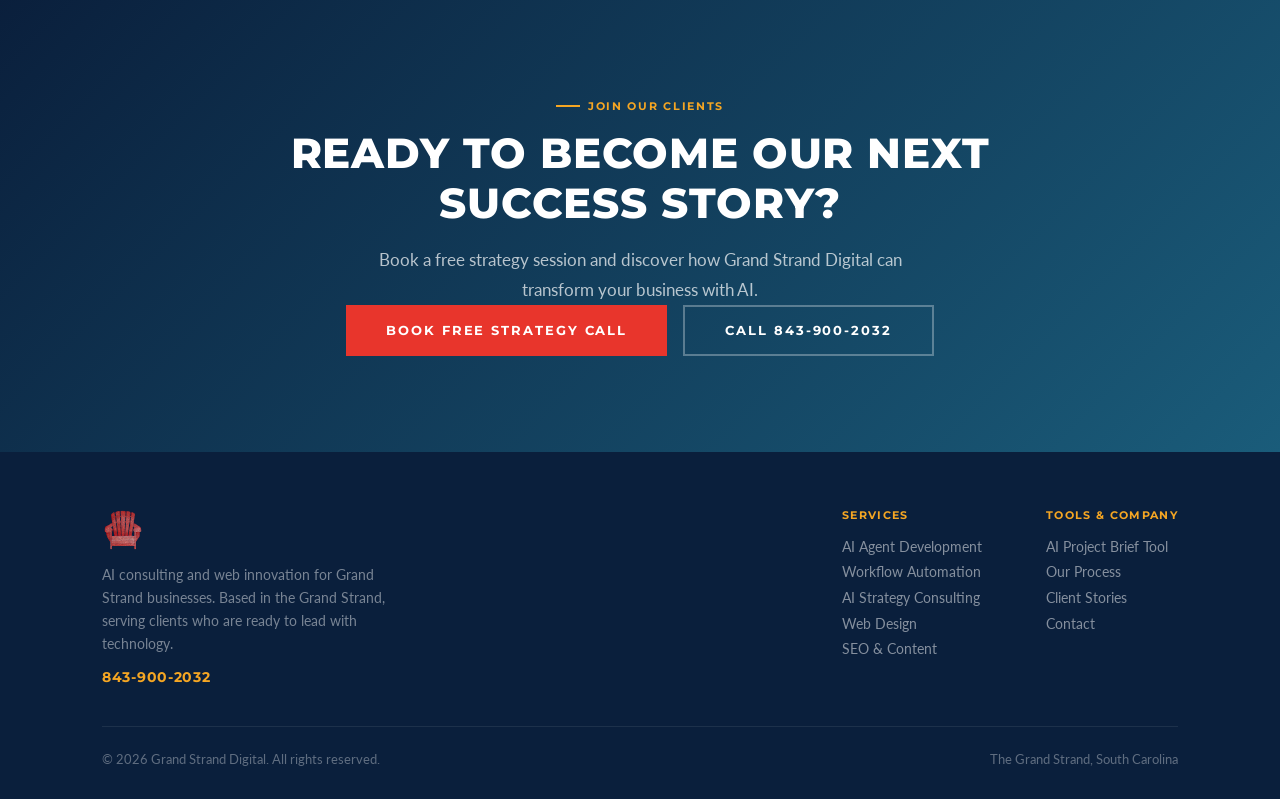
==== commit 0be548b4: "Add repurposed AI PRDs, AI Project Brief tool, and site navigation updates" ====
--- a/clients.html
+++ b/clients.html
@@ -47,6 +47,7 @@
     <a href="solutions.html">AI Solutions</a>
     <a href="process.html">Process</a>
     <a href="clients.html" class="active">Clients</a>
+    <a href="project-brief.html">AI Project Brief</a>
     <a href="tel:8439002032" class="nav-phone">843-900-2032</a>
     <a href="contact.html" class="nav-cta">Book a Strategy Call</a>
   </div>
@@ -302,7 +303,8 @@
           <a href="services.html">SEO & Content</a>
         </div>
         <div class="footer-col">
-          <h5>Company</h5>
+          <h5>Tools &amp; Company</h5>
+          <a href="project-brief.html">AI Project Brief Tool</a>
           <a href="process.html">Our Process</a>
           <a href="clients.html">Client Stories</a>
           <a href="contact.html">Contact</a>
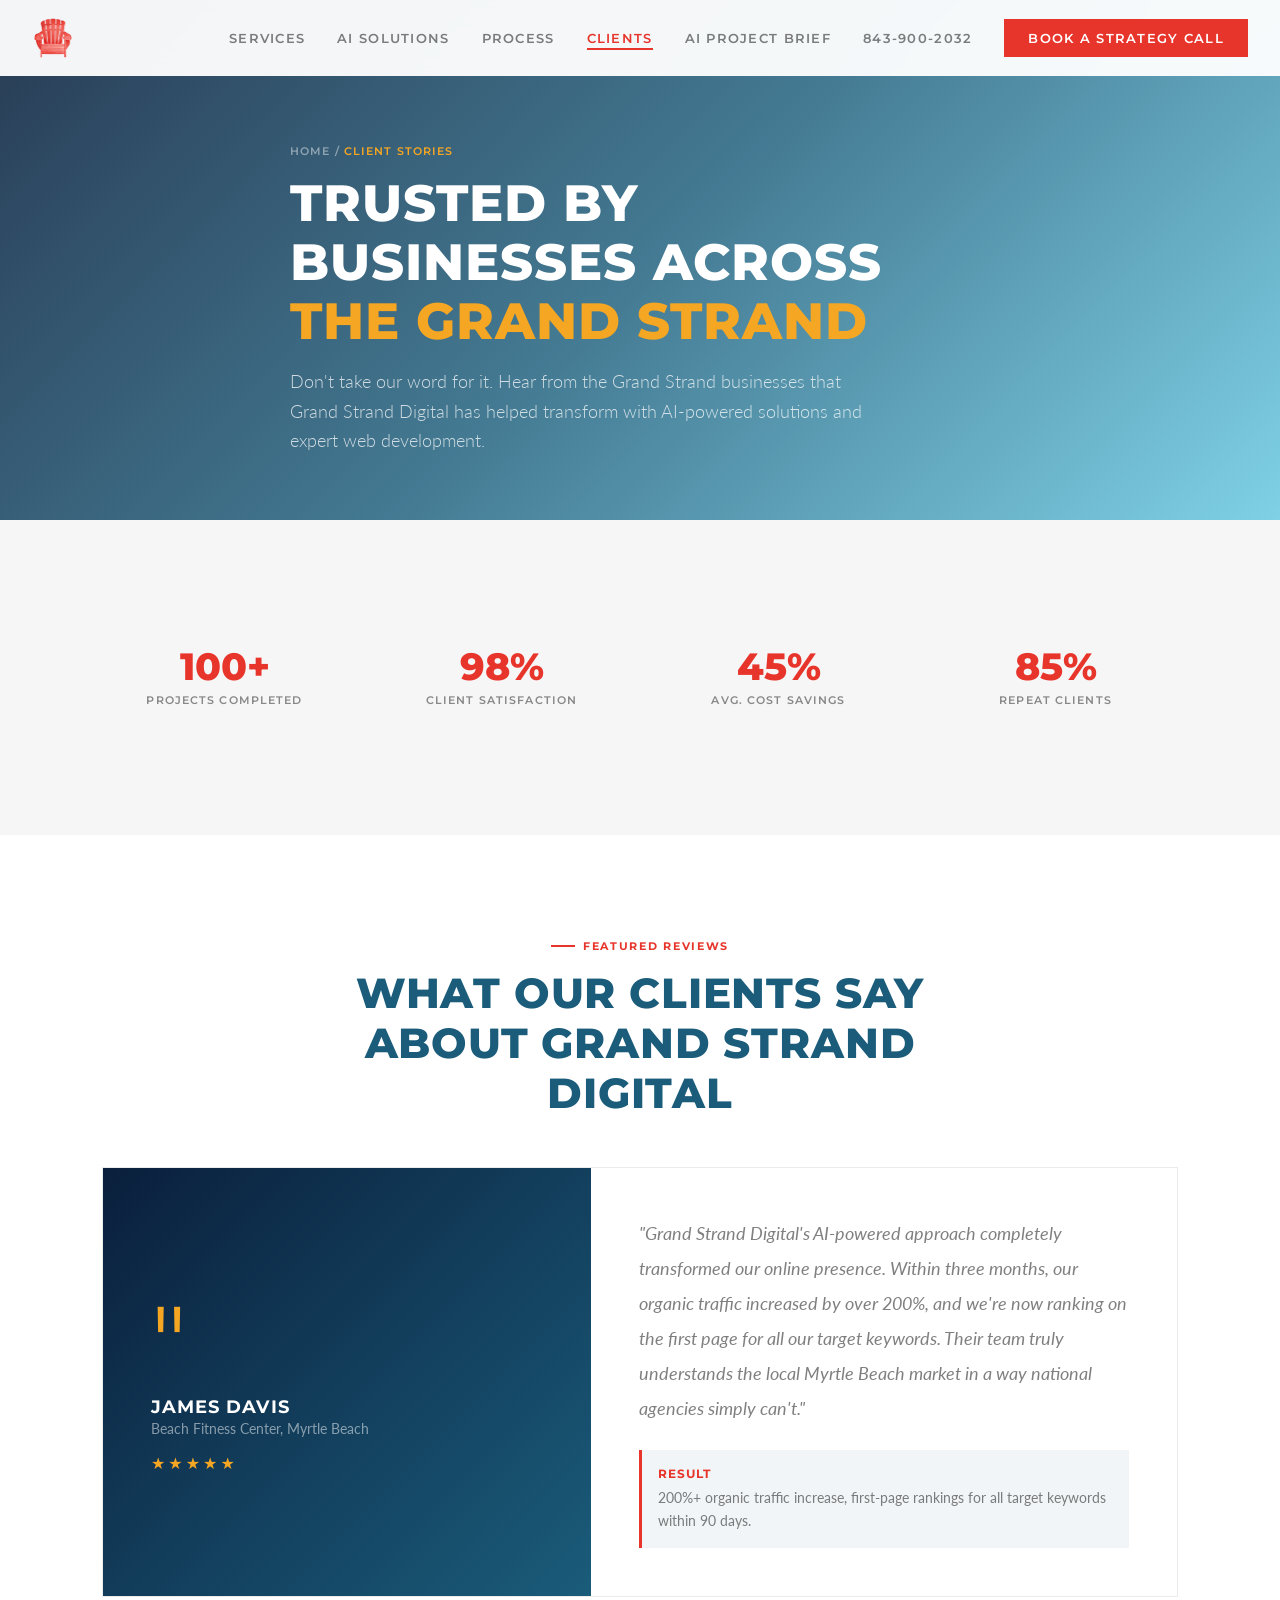
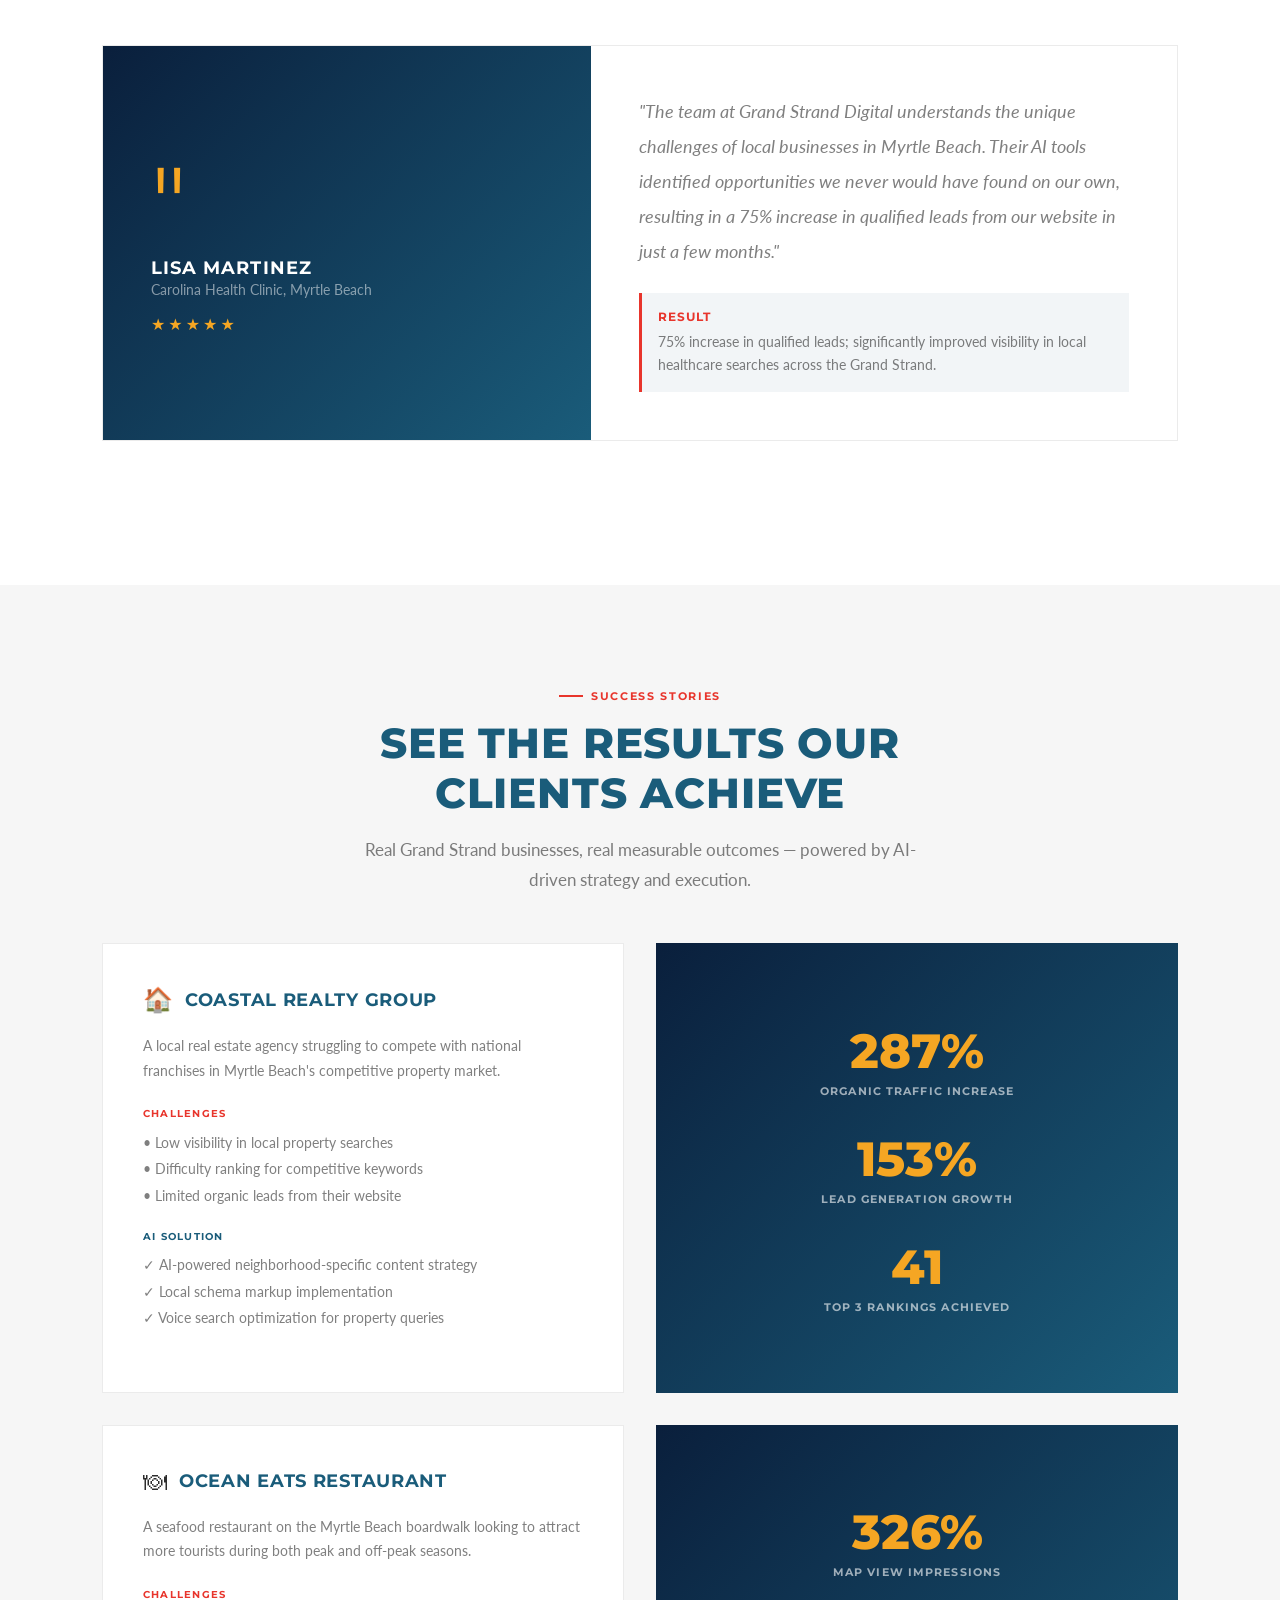
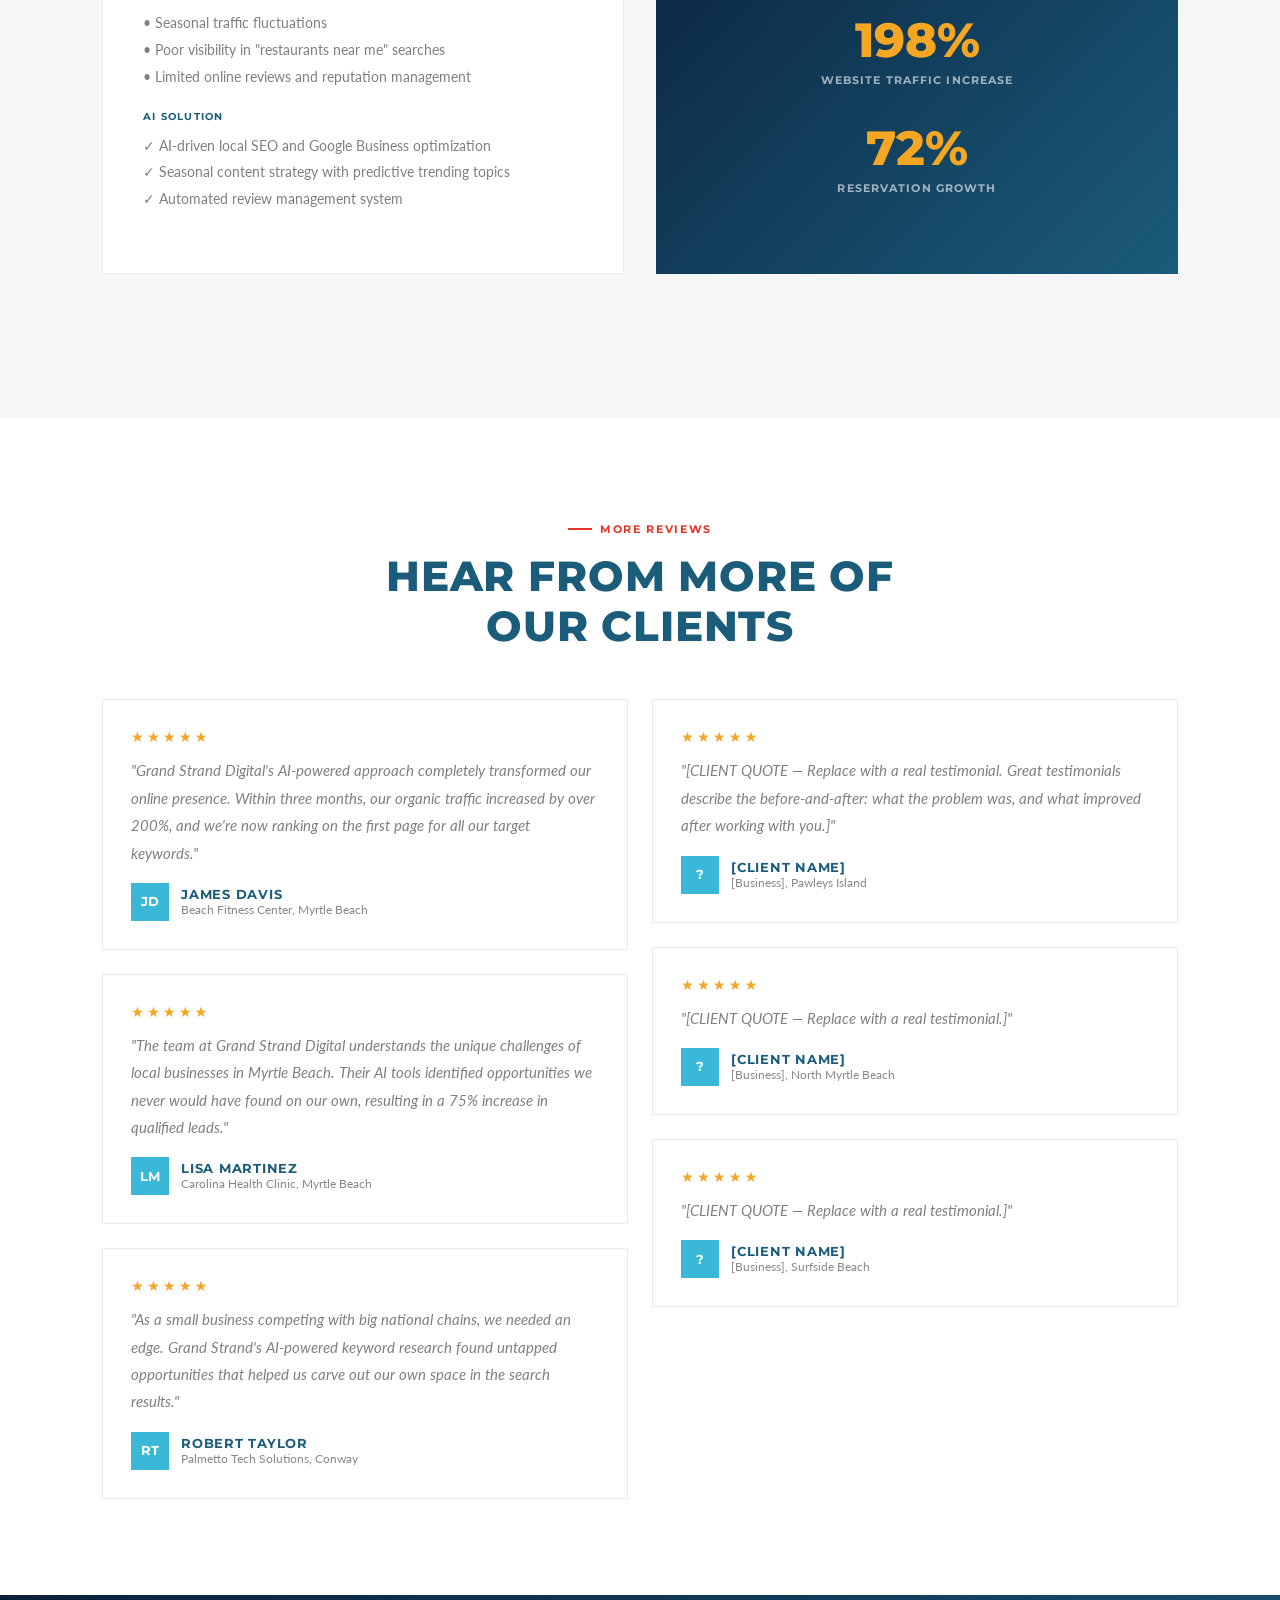
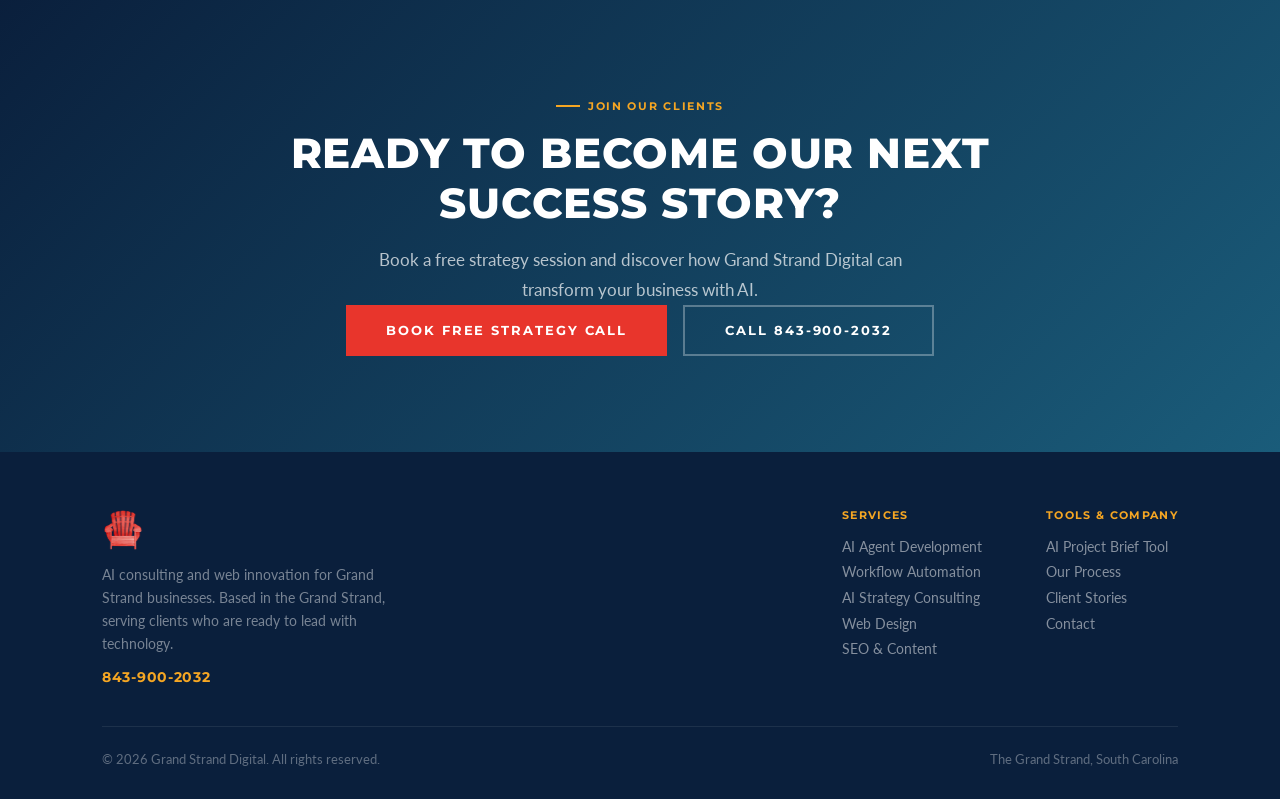
==== commit af14bca7: "Fix lost leads, harden security, speed up pages, improve accessibility Leads - Add api/contact.php: " ====
--- a/clients.html
+++ b/clients.html
@@ -8,8 +8,16 @@
 <meta property="og:title" content="Client Stories — Grand Strand Digital">
 <meta property="og:url" content="https://grandstranddigital.com/clients.html">
 <link rel="canonical" href="https://grandstranddigital.com/clients.html">
-<link rel="icon" href="/favicon.ico" type="image/x-icon">
-<link rel="stylesheet" href="styles.css">
+<link rel="preconnect" href="https://fonts.googleapis.com">
+<link rel="preconnect" href="https://fonts.gstatic.com" crossorigin>
+<link rel="preconnect" href="https://images.unsplash.com" crossorigin>
+<link rel="preload" as="image" href="https://images.unsplash.com/photo-1556761175-5973dc0f32e7?w=1920&q=70&auto=format&fit=crop" fetchpriority="high">
+<link rel="stylesheet" href="https://fonts.googleapis.com/css2?family=Montserrat:wght@400;600;700;800&family=Lato:wght@300;400;700&display=swap">
+<link rel="icon" href="/favicon.ico" sizes="any">
+<link rel="apple-touch-icon" href="/apple-touch-icon.png">
+<meta name="theme-color" content="#0a1f3c">
+<script>document.documentElement.classList.add('js')</script>
+<link rel="stylesheet" href="styles.css?v=20261120b">
 <style>
 .featured-testimonial{display:grid;grid-template-columns:1fr 1.2fr;gap:0;border:1px solid var(--border);overflow:hidden;margin-bottom:3rem}
 .featured-testimonial .ft-visual{background:linear-gradient(135deg,var(--bg-dark),var(--tertiary));padding:3rem;color:var(--text-light);display:flex;flex-direction:column;justify-content:center}
@@ -41,7 +49,7 @@
 
 <!-- Nav -->
 <nav id="nav">
-  <a href="index.html" class="nav-logo"><img src="logo.svg" alt="Grand Strand Digital"></a>
+  <a href="index.html" class="nav-logo"><img src="logo.png" alt="Grand Strand Digital" width="42" height="44" decoding="async"></a>
   <div class="nav-links">
     <a href="services.html">Services</a>
     <a href="solutions.html">AI Solutions</a>
@@ -55,7 +63,7 @@
 </nav>
 
 <!-- Page Hero -->
-<section class="page-hero" style="background-image:url('https://images.unsplash.com/photo-1556761175-5973dc0f32e7?w=1920&q=80')">
+<section class="page-hero" style="background-image:url('https://images.unsplash.com/photo-1556761175-5973dc0f32e7?w=1920&q=70&auto=format&fit=crop')">
   <div class="page-hero-overlay"></div>
   <div class="container">
     <div class="breadcrumb reveal"><a href="index.html">Home</a> / <span>Client Stories</span></div>
@@ -289,7 +297,7 @@
   <div class="container">
     <div class="footer-inner">
       <div class="footer-brand">
-        <a href="index.html" class="nav-logo"><img src="logo.svg" alt="Grand Strand Digital"></a>
+        <a href="index.html" class="nav-logo"><img src="logo.png" alt="Grand Strand Digital" width="42" height="44" decoding="async"></a>
         <p>AI consulting and web innovation for Grand Strand businesses. Based in the Grand Strand, serving clients who are ready to lead with technology.</p>
         <a href="tel:8439002032" class="footer-phone">843-900-2032</a>
       </div>
@@ -318,6 +326,6 @@
   </div>
 </footer>
 
-<script src="shared.js"></script>
+<script src="shared.js?v=20261120b"></script>
 </body>
 </html>
--- a/styles.css
+++ b/styles.css
@@ -1,5 +1,4 @@
 /* === GRAND STRAND DIGITAL — SHARED STYLES === */
-@import url('https://fonts.googleapis.com/css2?family=Montserrat:wght@400;500;600;700;800&family=Lato:wght@300;400;700&display=swap');
 
 *,*::before,*::after{margin:0;padding:0;box-sizing:border-box}
 :root{
@@ -28,14 +27,14 @@
 /* === UTILITY === */
 .container{max-width:1140px;margin:0 auto;padding:0 2rem}
 .sr-only{position:absolute;width:1px;height:1px;overflow:hidden;clip:rect(0,0,0,0)}
-.reveal{opacity:0;transform:translateY(40px);transition:opacity .8s ease,transform .8s ease}
-.reveal.visible{opacity:1;transform:translateY(0)}
-.reveal-left{opacity:0;transform:translateX(-40px);transition:opacity .8s ease,transform .8s ease}
-.reveal-left.visible{opacity:1;transform:translateX(0)}
-.reveal-right{opacity:0;transform:translateX(40px);transition:opacity .8s ease,transform .8s ease}
-.reveal-right.visible{opacity:1;transform:translateX(0)}
-.reveal-scale{opacity:0;transform:scale(0.9);transition:opacity .8s ease,transform .8s ease}
-.reveal-scale.visible{opacity:1;transform:scale(1)}
+.js .reveal{opacity:0;transform:translateY(40px);transition:opacity .8s ease,transform .8s ease}
+.js .reveal.visible{opacity:1;transform:translateY(0)}
+.js .reveal-left{opacity:0;transform:translateX(-40px);transition:opacity .8s ease,transform .8s ease}
+.js .reveal-left.visible{opacity:1;transform:translateX(0)}
+.js .reveal-right{opacity:0;transform:translateX(40px);transition:opacity .8s ease,transform .8s ease}
+.js .reveal-right.visible{opacity:1;transform:translateX(0)}
+.js .reveal-scale{opacity:0;transform:scale(0.9);transition:opacity .8s ease,transform .8s ease}
+.js .reveal-scale.visible{opacity:1;transform:scale(1)}
 .stagger-1{transition-delay:.1s}.stagger-2{transition-delay:.2s}.stagger-3{transition-delay:.3s}.stagger-4{transition-delay:.4s}.stagger-5{transition-delay:.5s}.stagger-6{transition-delay:.6s}
 .section-center{text-align:center;max-width:600px;margin:0 auto}
 .bg-alt{background:var(--bg-alt)}
@@ -194,3 +193,14 @@
   .tabs{gap:0}
   .tab-btn{padding:.75rem 1rem;font-size:.7rem}
 }
+
+/* Respect users who ask the OS for less motion */
+@media (prefers-reduced-motion:reduce){
+  html{scroll-behavior:auto}
+  *,*::before,*::after{animation-duration:.01ms!important;animation-iteration-count:1!important;transition-duration:.01ms!important;transition-delay:0s!important}
+  .js .reveal,.js .reveal-left,.js .reveal-right,.js .reveal-scale{opacity:1;transform:none}
+}
+
+/* Visible keyboard focus */
+a:focus-visible,button:focus-visible,[role="button"]:focus-visible,[role="tab"]:focus-visible,input:focus-visible,select:focus-visible,textarea:focus-visible{outline:2px solid var(--accent);outline-offset:3px}
+.accordion-header{cursor:pointer}
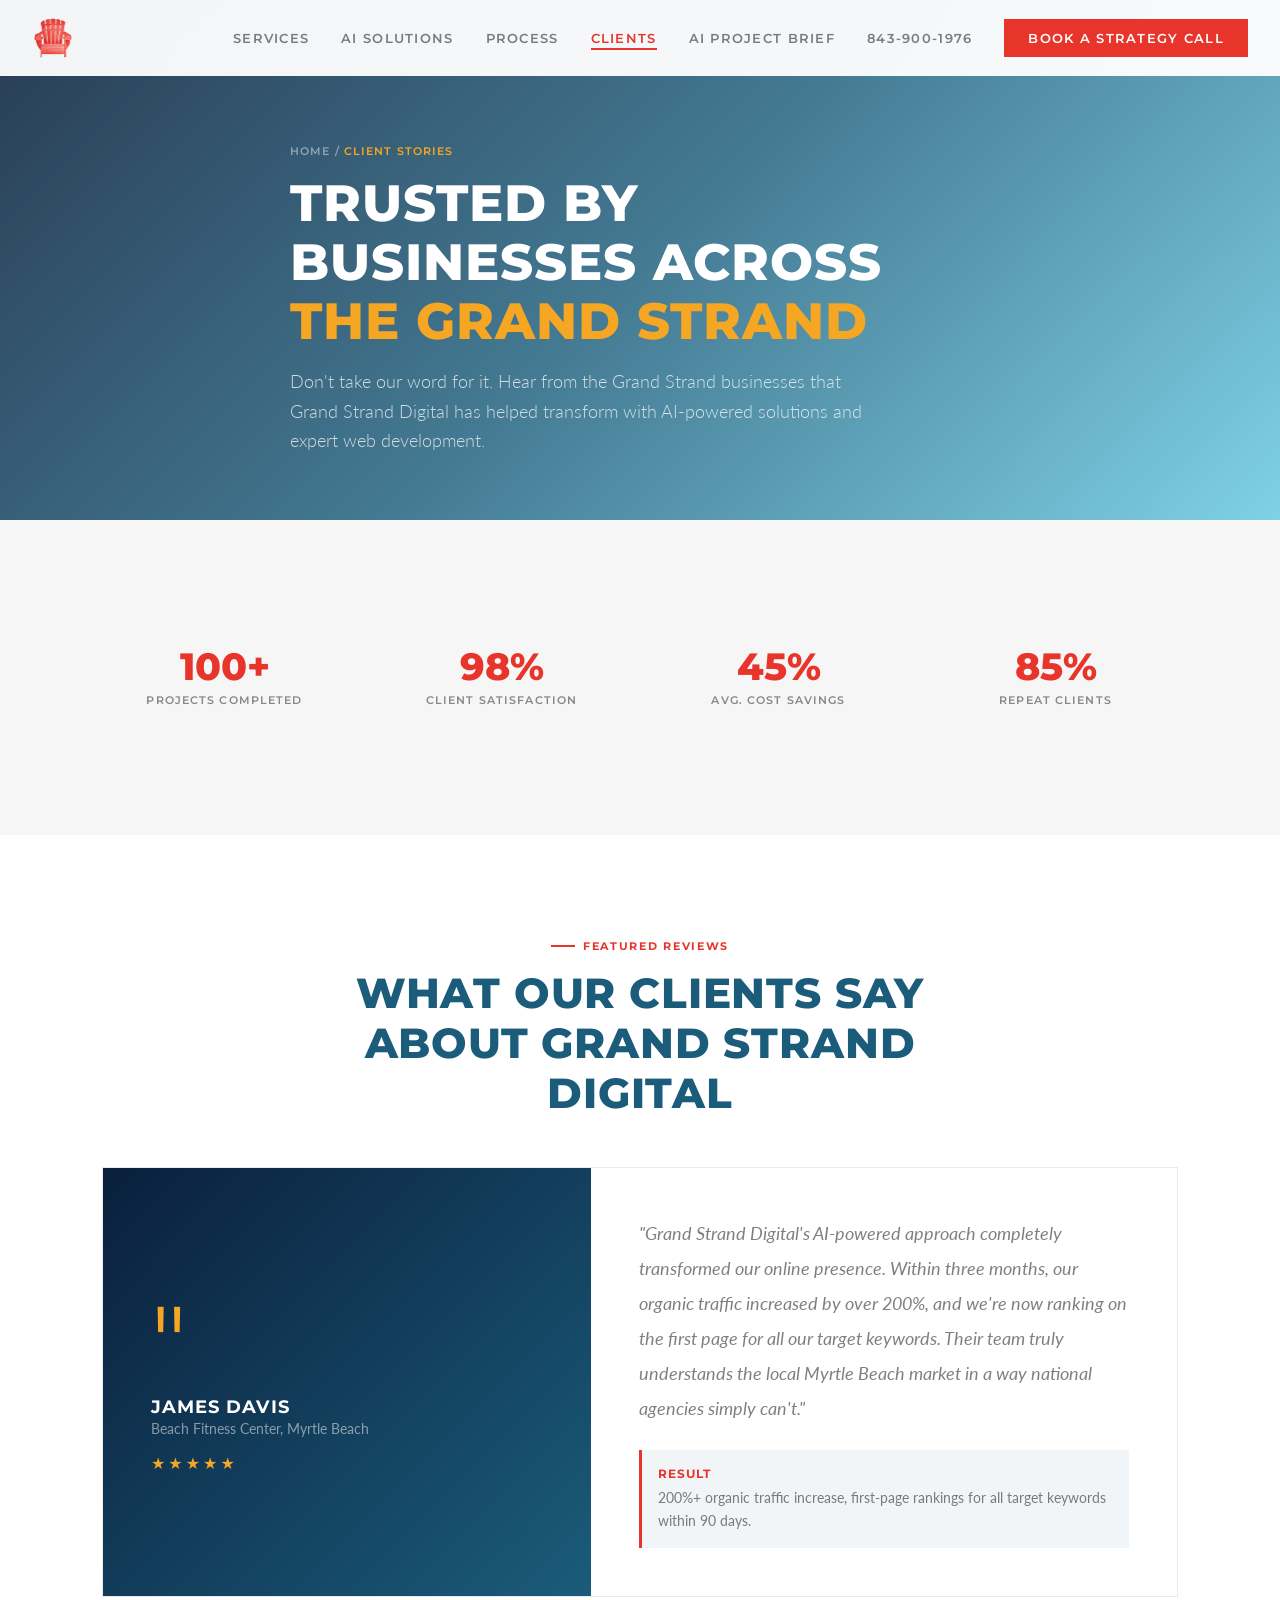
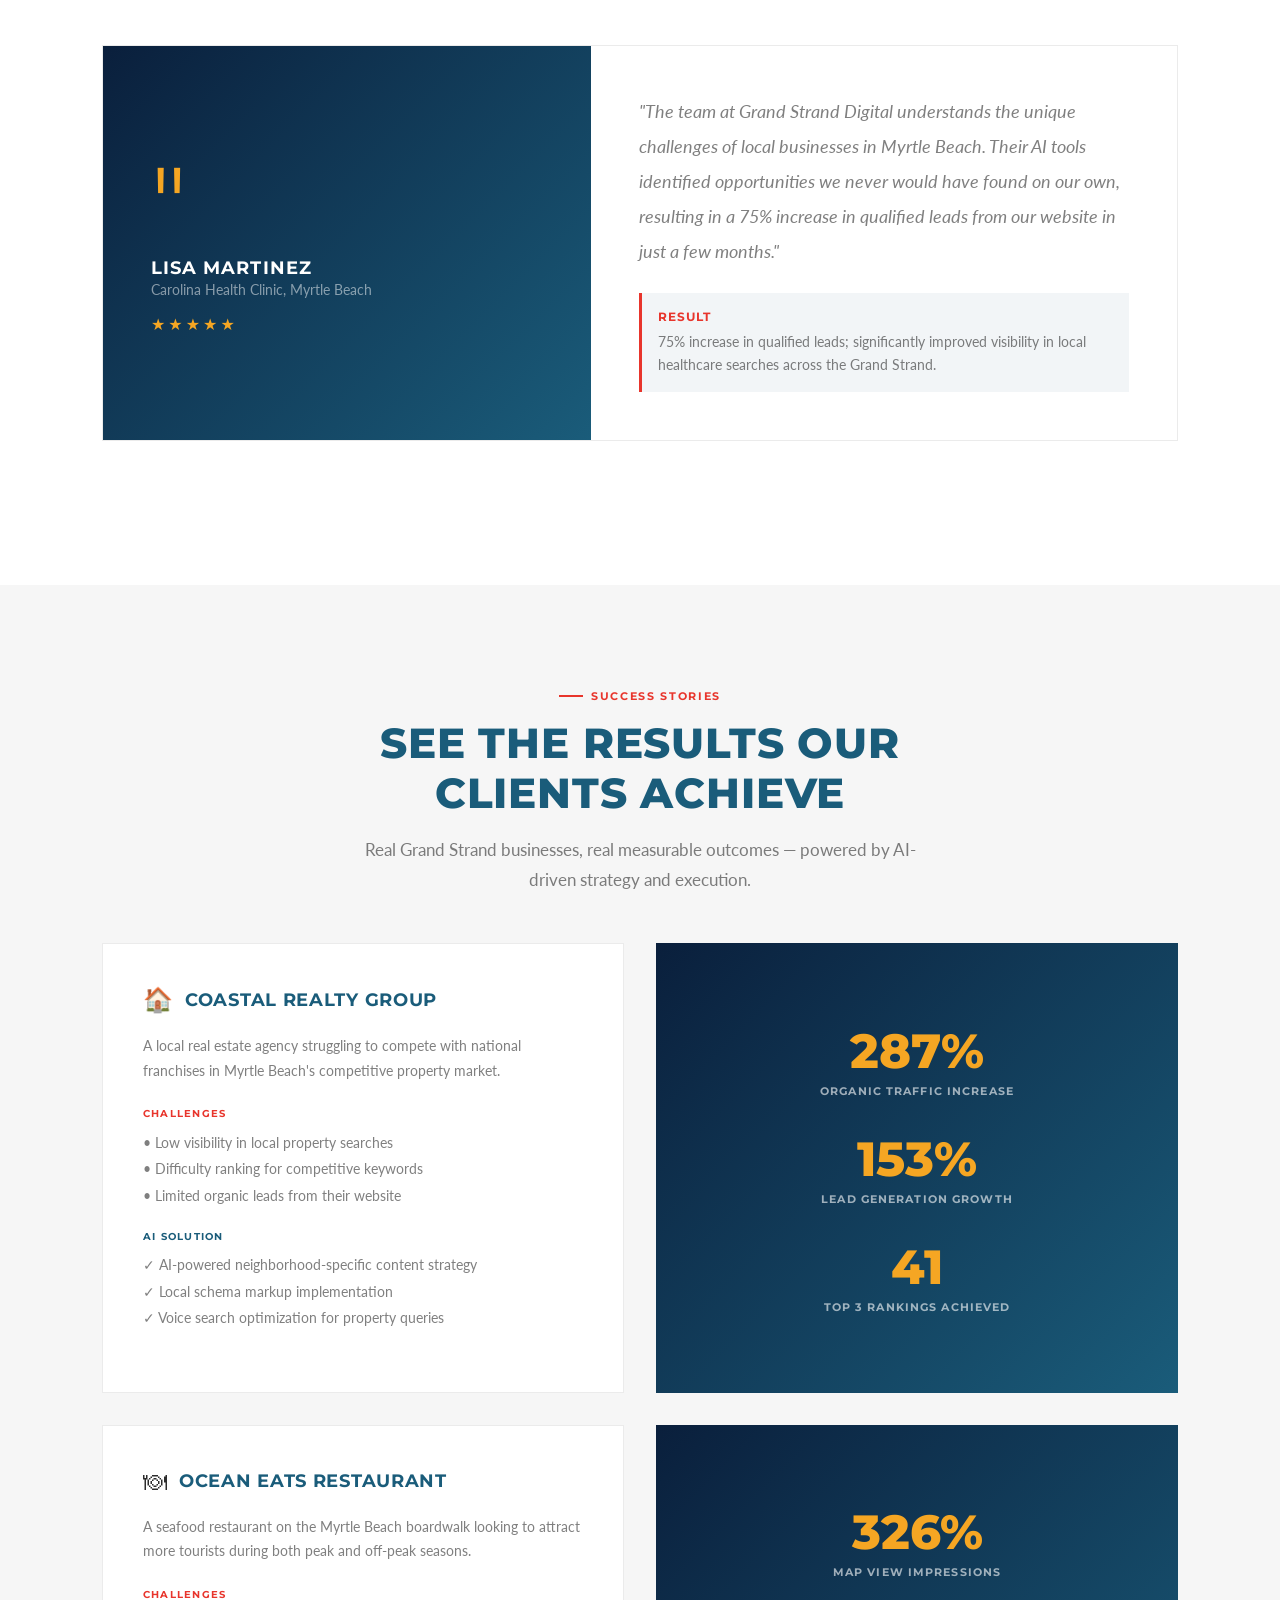
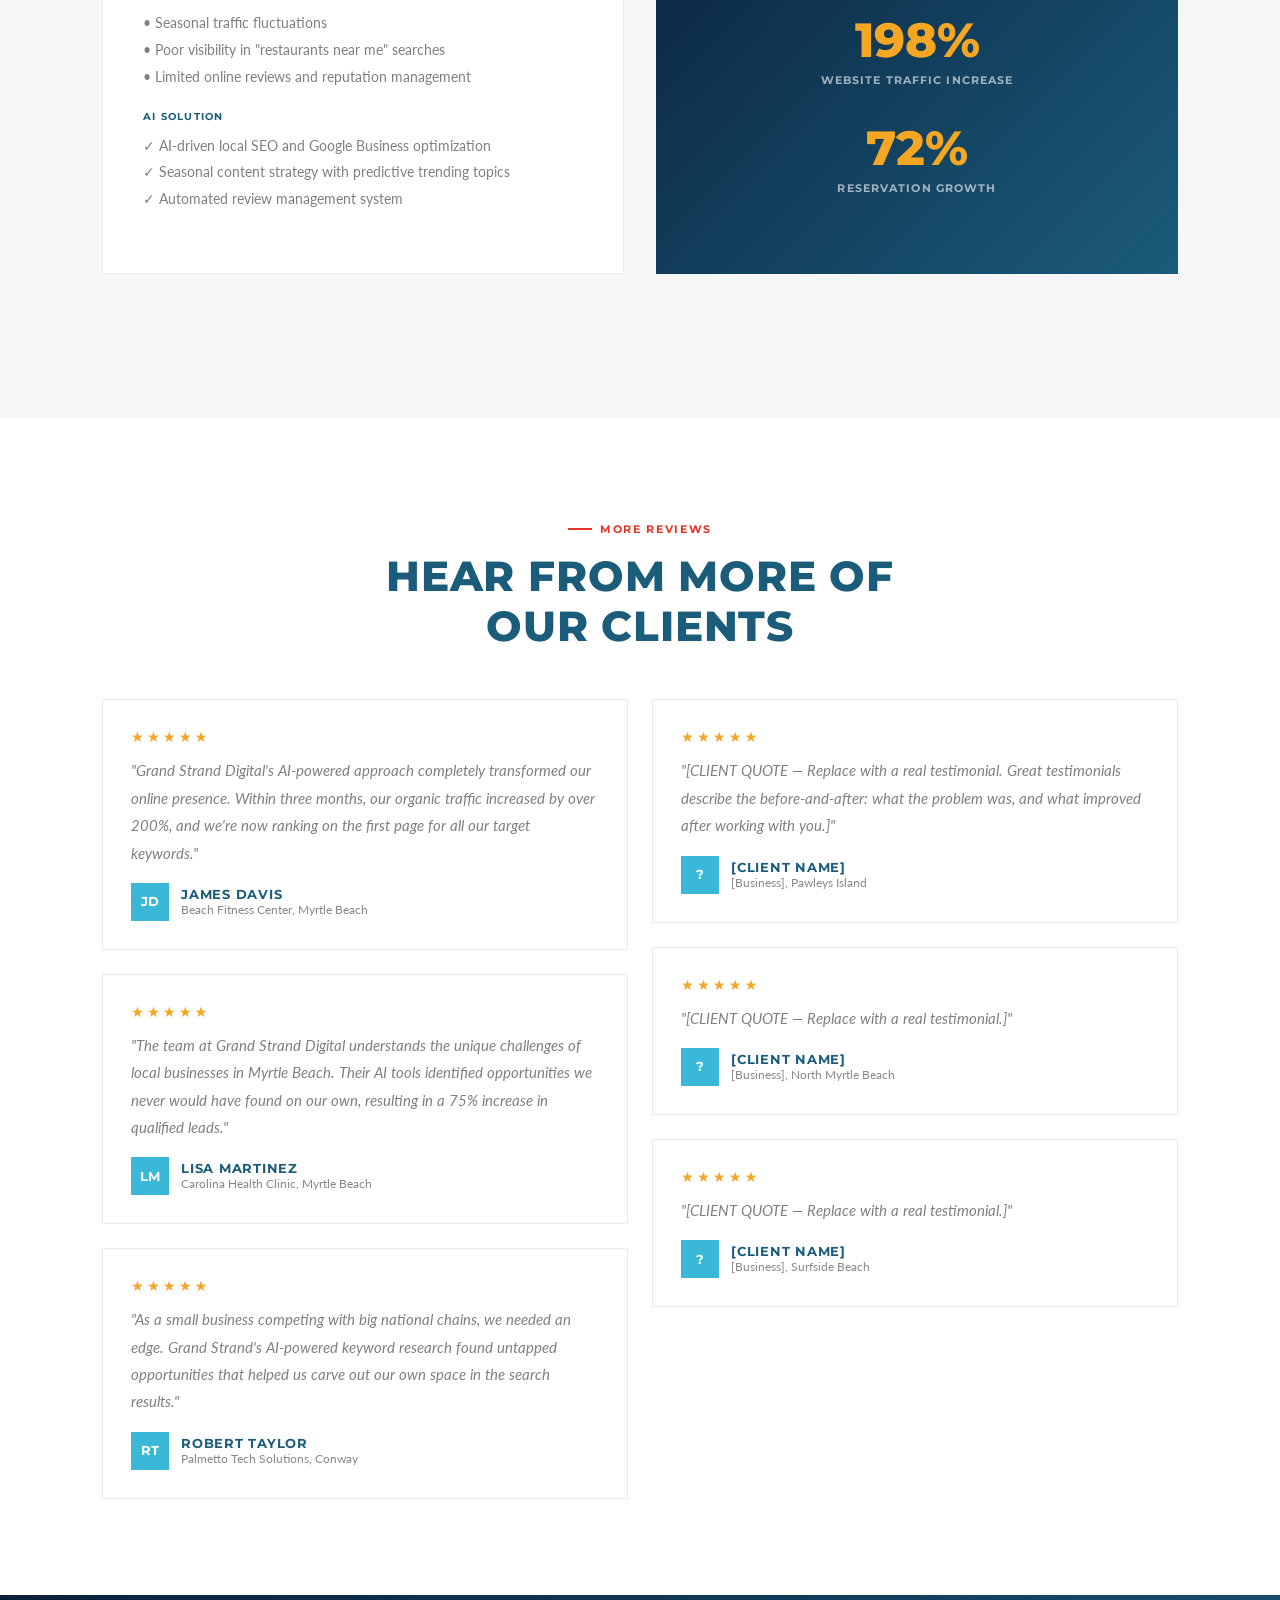
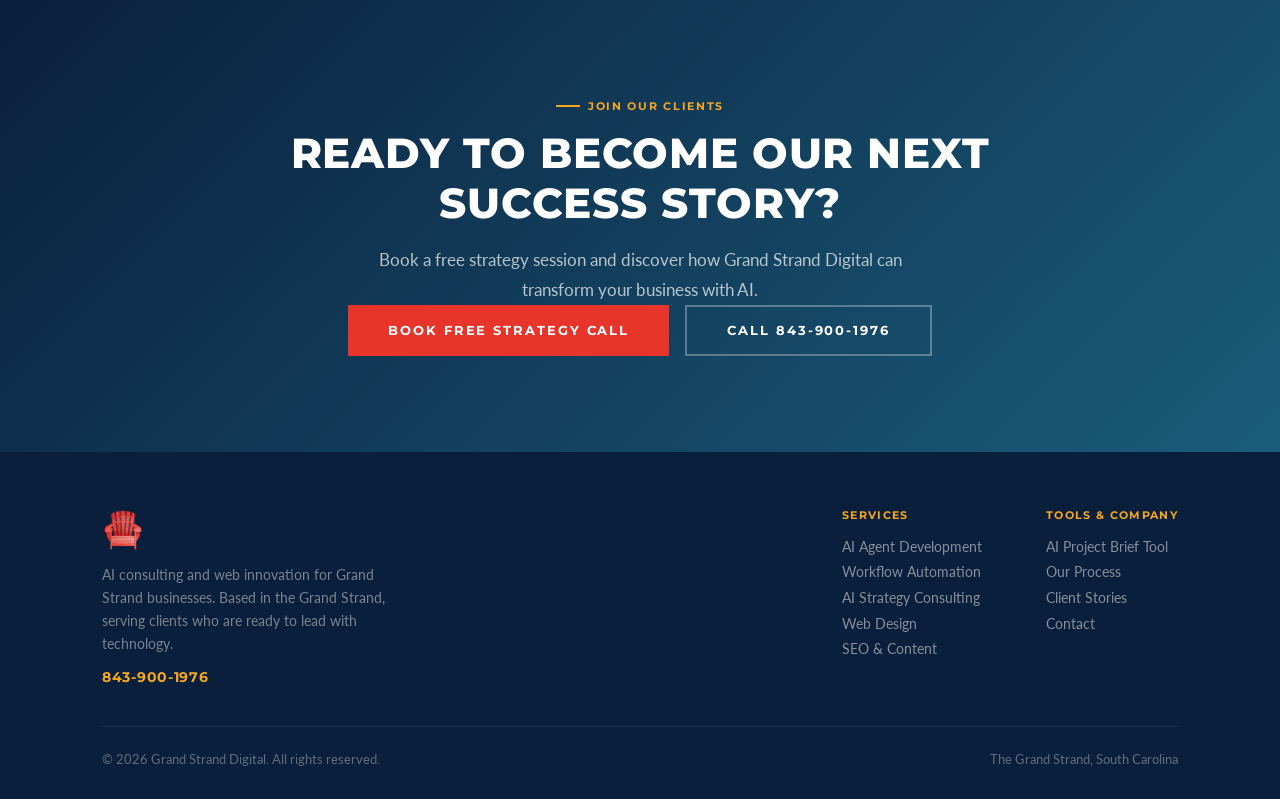
==== commit 49a7126d: "Update business phone number to 843-900-1976 Replaces 843-900-2032 everywhere: visible text, tel: li" ====
--- a/clients.html
+++ b/clients.html
@@ -56,7 +56,7 @@
     <a href="process.html">Process</a>
     <a href="clients.html" class="active">Clients</a>
     <a href="project-brief.html">AI Project Brief</a>
-    <a href="tel:8439002032" class="nav-phone">843-900-2032</a>
+    <a href="tel:8439001976" class="nav-phone">843-900-1976</a>
     <a href="contact.html" class="nav-cta">Book a Strategy Call</a>
   </div>
   <button class="mobile-toggle" aria-label="Menu">&#9776;</button>
@@ -287,7 +287,7 @@
     <p class="section-desc reveal stagger-2" style="margin:0 auto">Book a free strategy session and discover how Grand Strand Digital can transform your business with AI.</p>
     <div class="cta-actions reveal stagger-3">
       <a href="contact.html" class="btn-primary">Book Free Strategy Call</a>
-      <a href="tel:8439002032" class="btn-secondary light">Call 843-900-2032</a>
+      <a href="tel:8439001976" class="btn-secondary light">Call 843-900-1976</a>
     </div>
   </div>
 </section>
@@ -299,7 +299,7 @@
       <div class="footer-brand">
         <a href="index.html" class="nav-logo"><img src="logo.png" alt="Grand Strand Digital" width="42" height="44" decoding="async"></a>
         <p>AI consulting and web innovation for Grand Strand businesses. Based in the Grand Strand, serving clients who are ready to lead with technology.</p>
-        <a href="tel:8439002032" class="footer-phone">843-900-2032</a>
+        <a href="tel:8439001976" class="footer-phone">843-900-1976</a>
       </div>
       <div class="footer-links">
         <div class="footer-col">
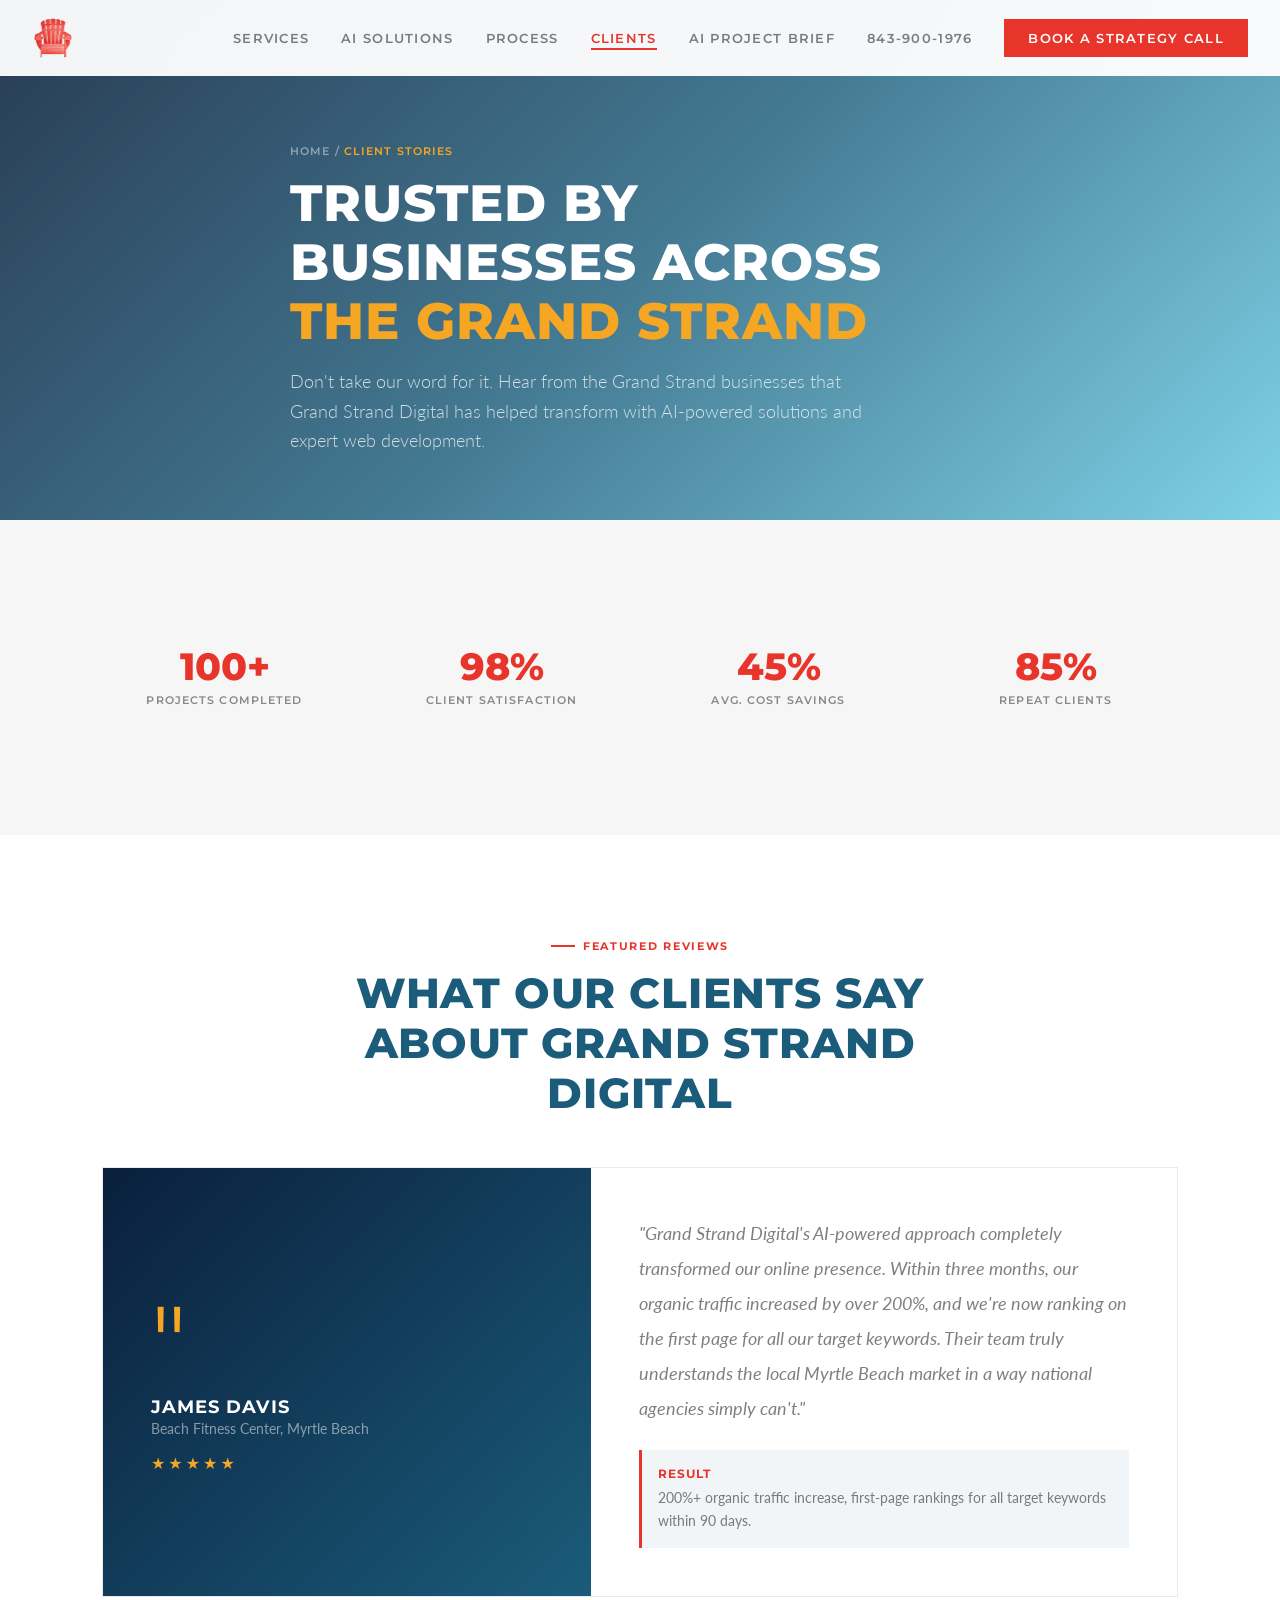
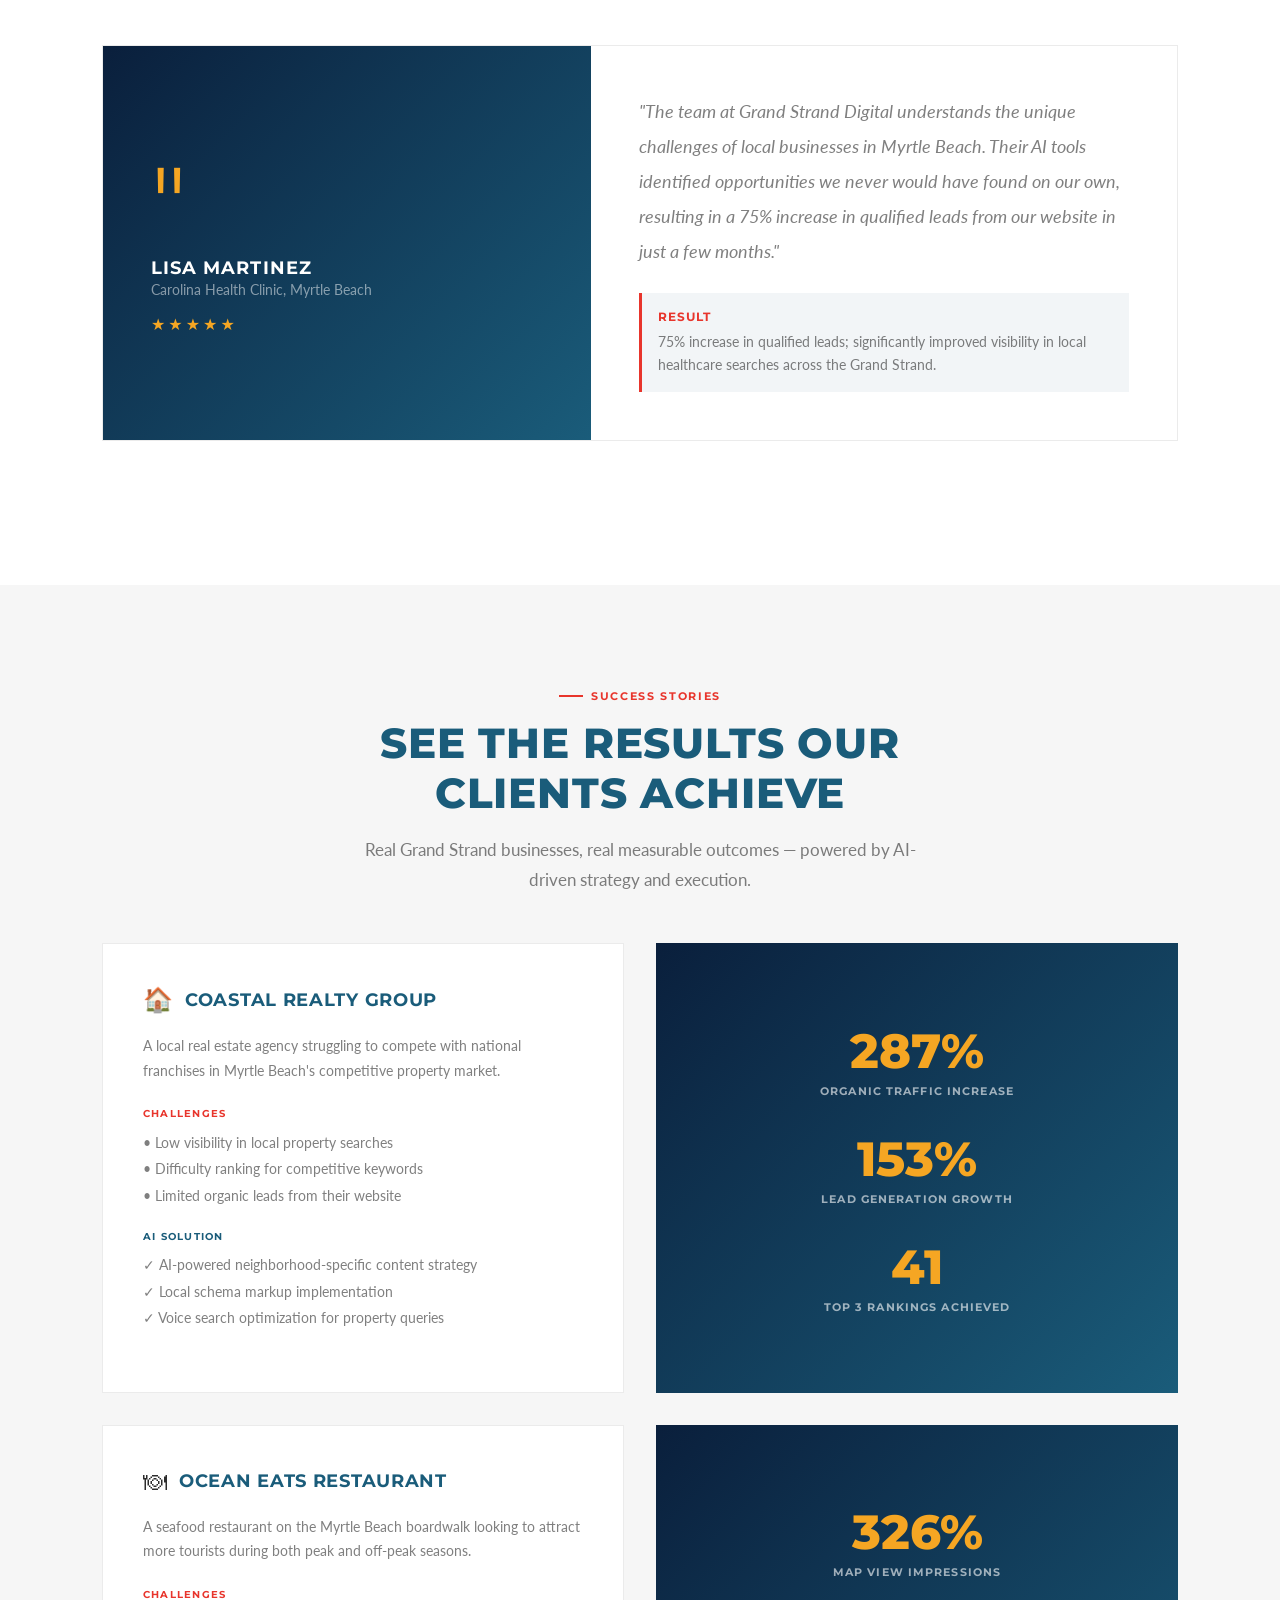
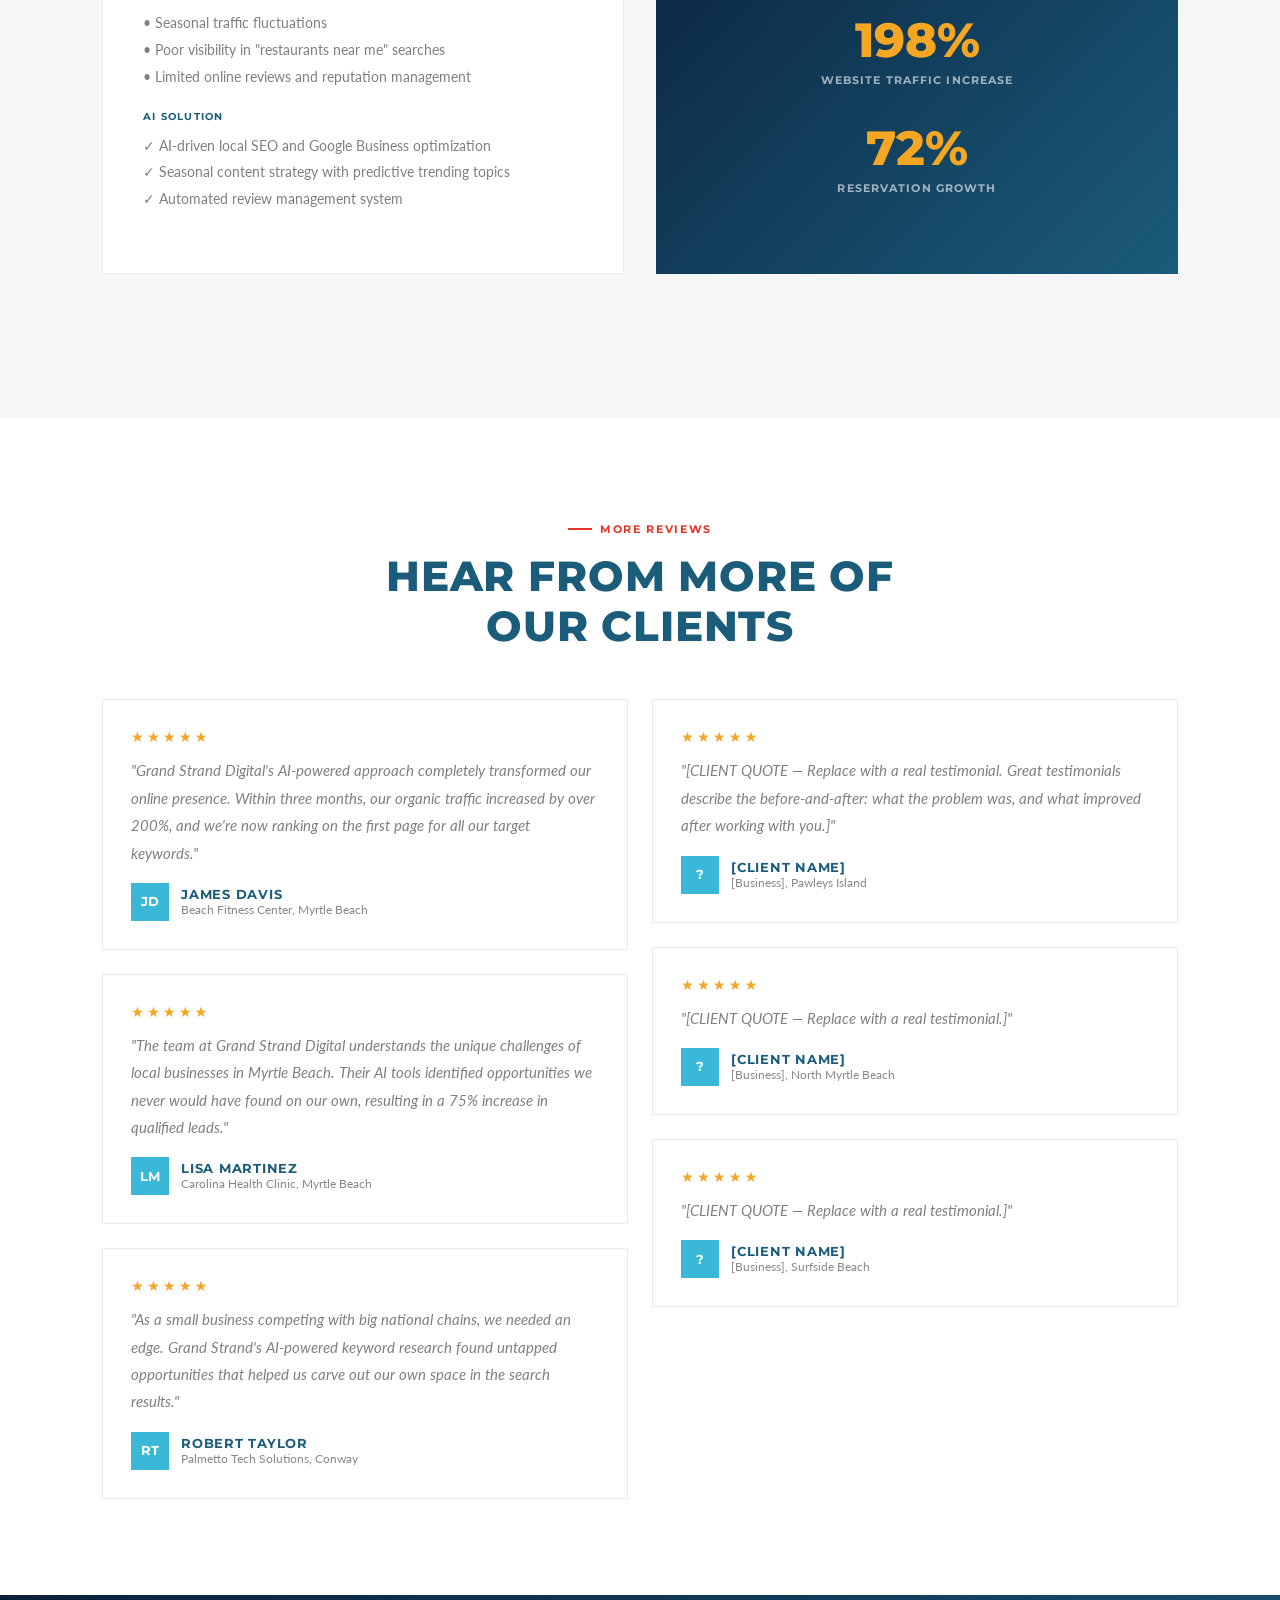
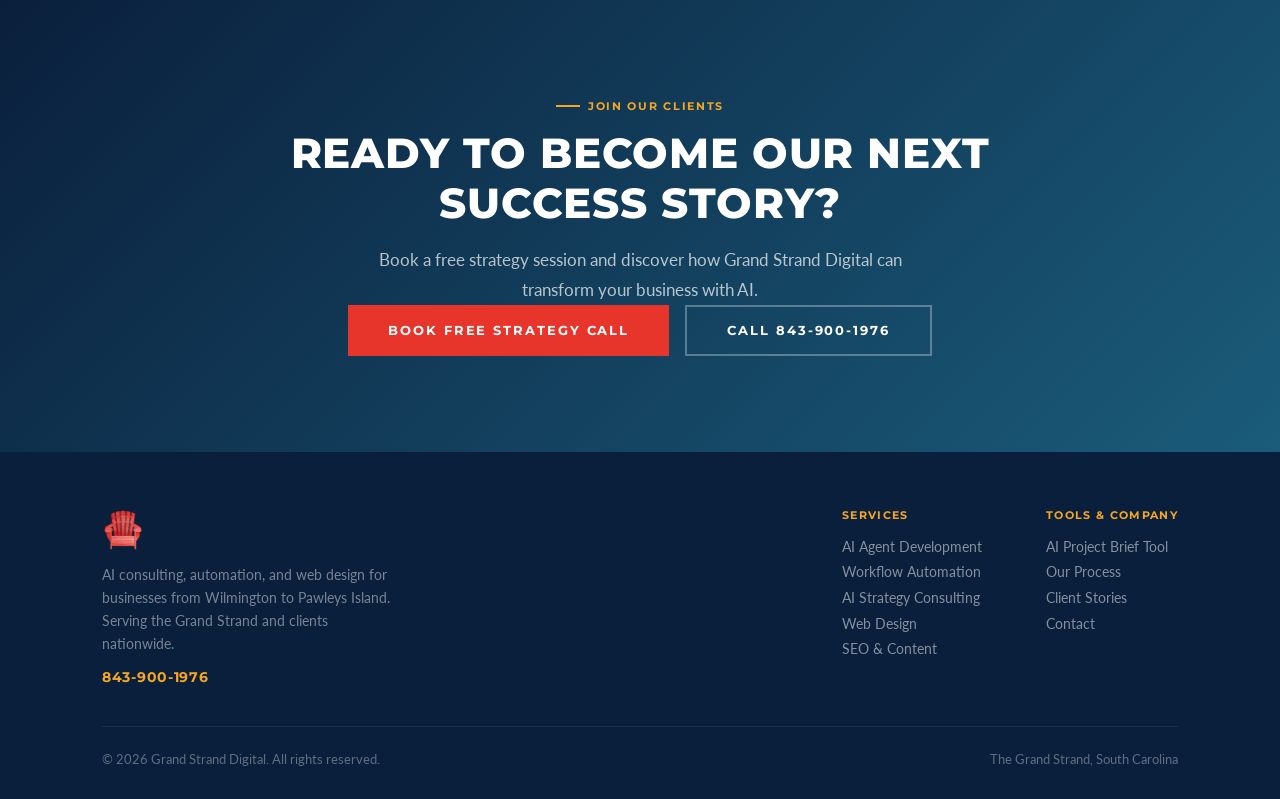
==== commit 48354d74: "Add files via upload" ====
--- a/clients.html
+++ b/clients.html
@@ -298,7 +298,7 @@
     <div class="footer-inner">
       <div class="footer-brand">
         <a href="index.html" class="nav-logo"><img src="logo.png" alt="Grand Strand Digital" width="42" height="44" decoding="async"></a>
-        <p>AI consulting and web innovation for Grand Strand businesses. Based in the Grand Strand, serving clients who are ready to lead with technology.</p>
+        <p>AI consulting, automation, and web design for businesses from Wilmington to Pawleys Island. Serving the Grand Strand and clients nationwide.</p>
         <a href="tel:8439001976" class="footer-phone">843-900-1976</a>
       </div>
       <div class="footer-links">
@@ -326,6 +326,6 @@
   </div>
 </footer>
 
-<script src="shared.js?v=20261120b"></script>
+<script src="shared.js?v=20261120c"></script>
 </body>
 </html>
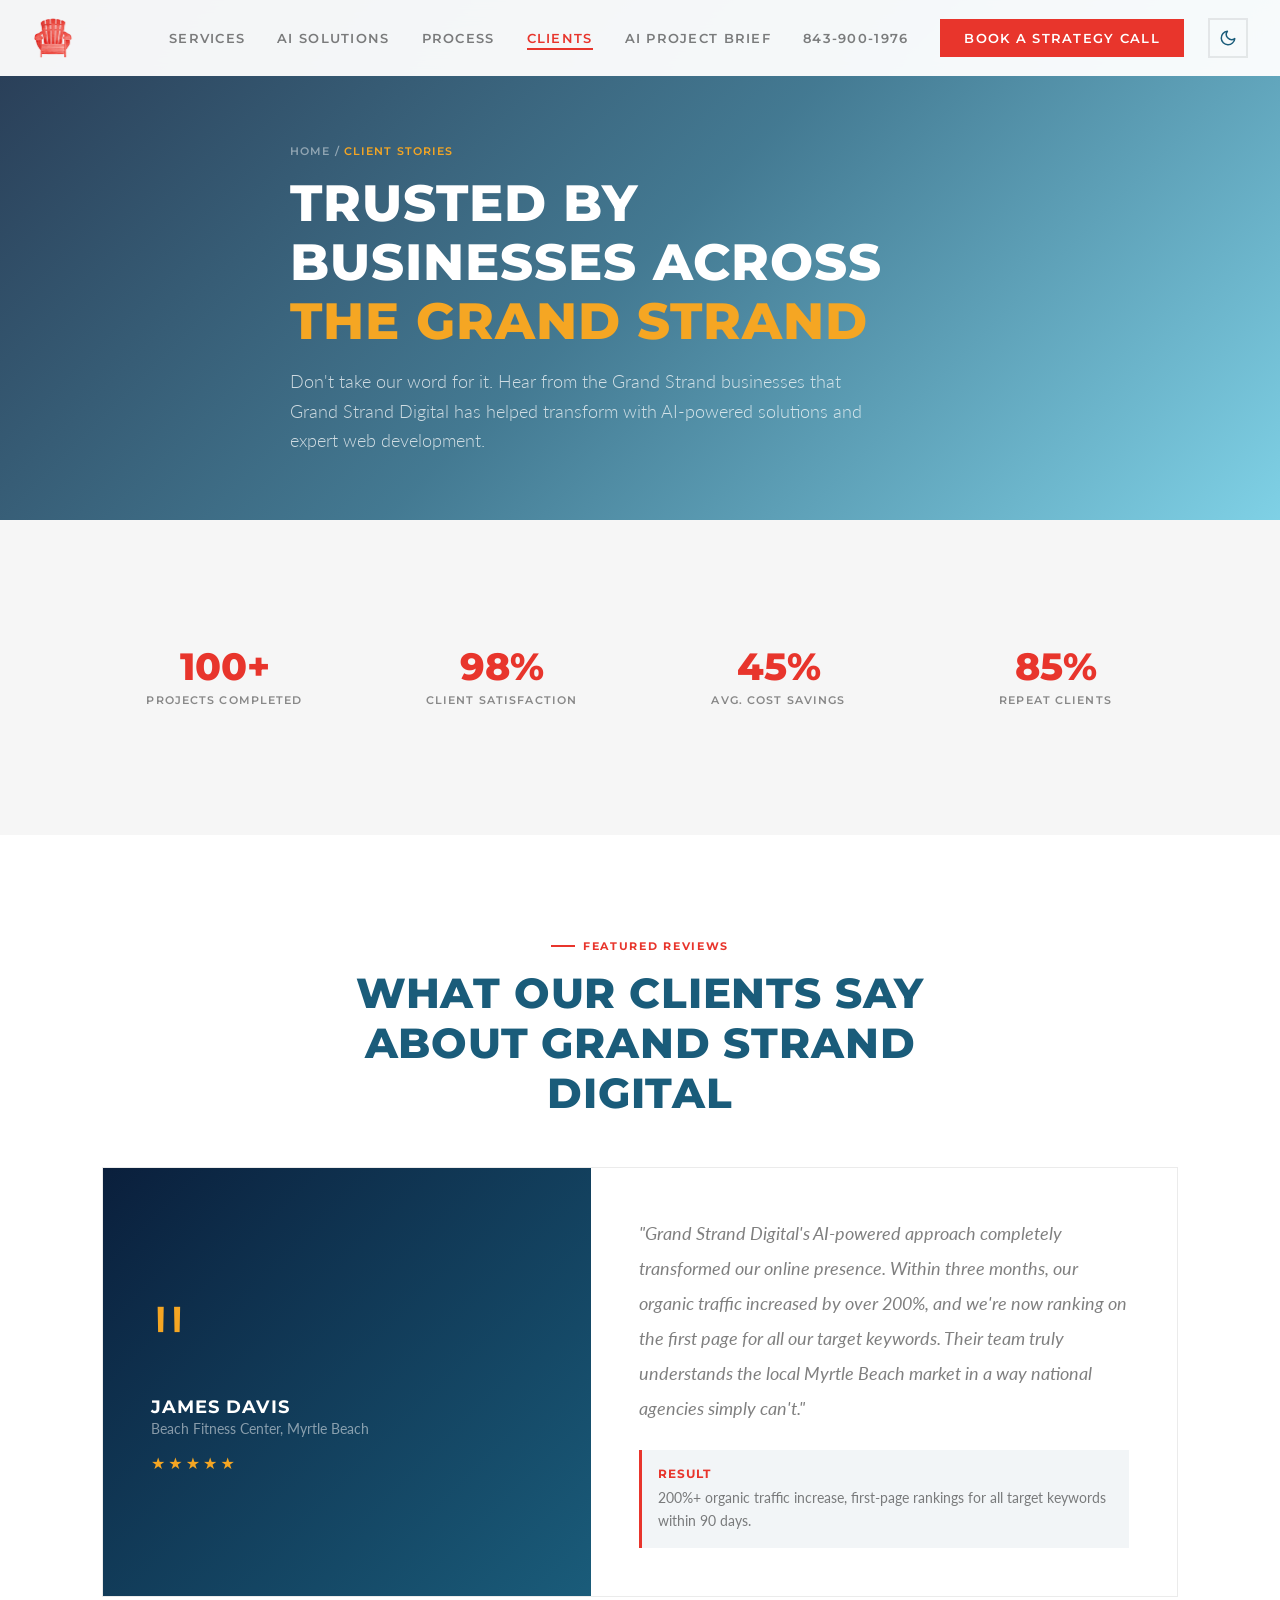
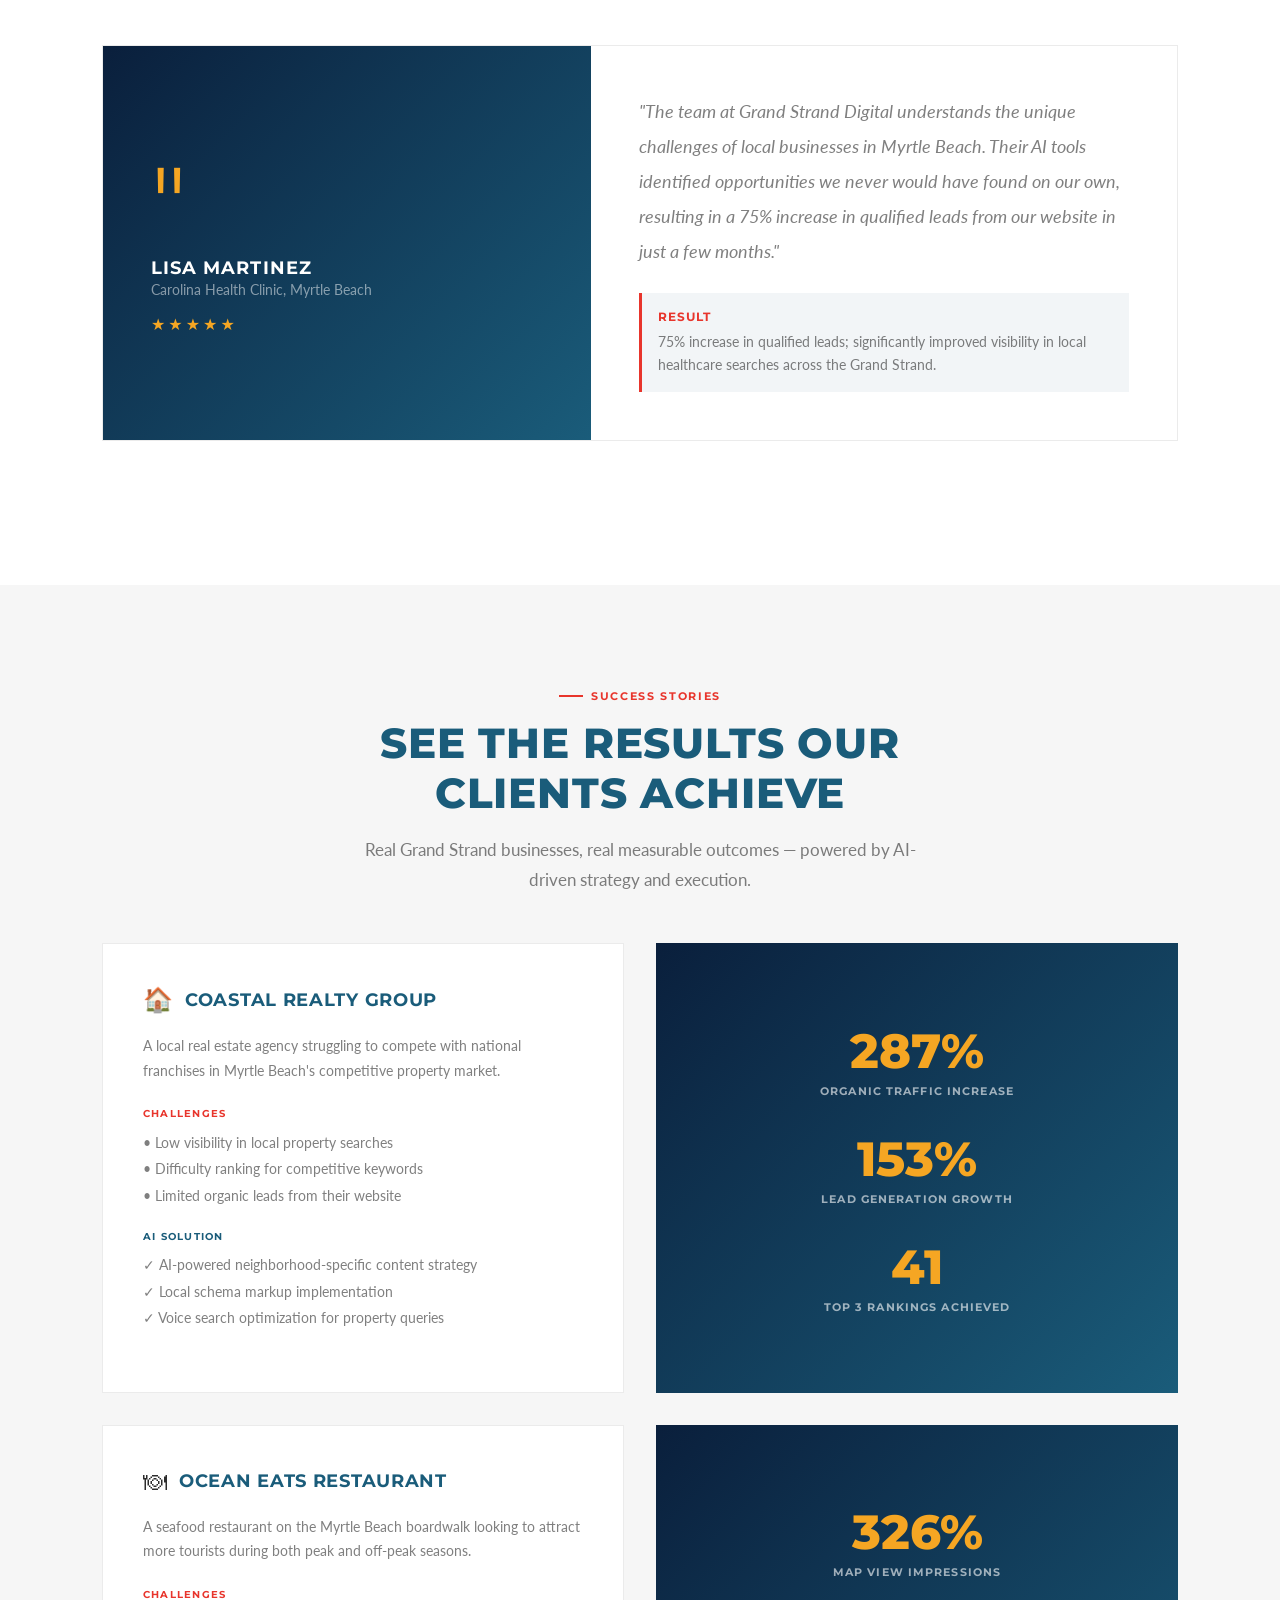
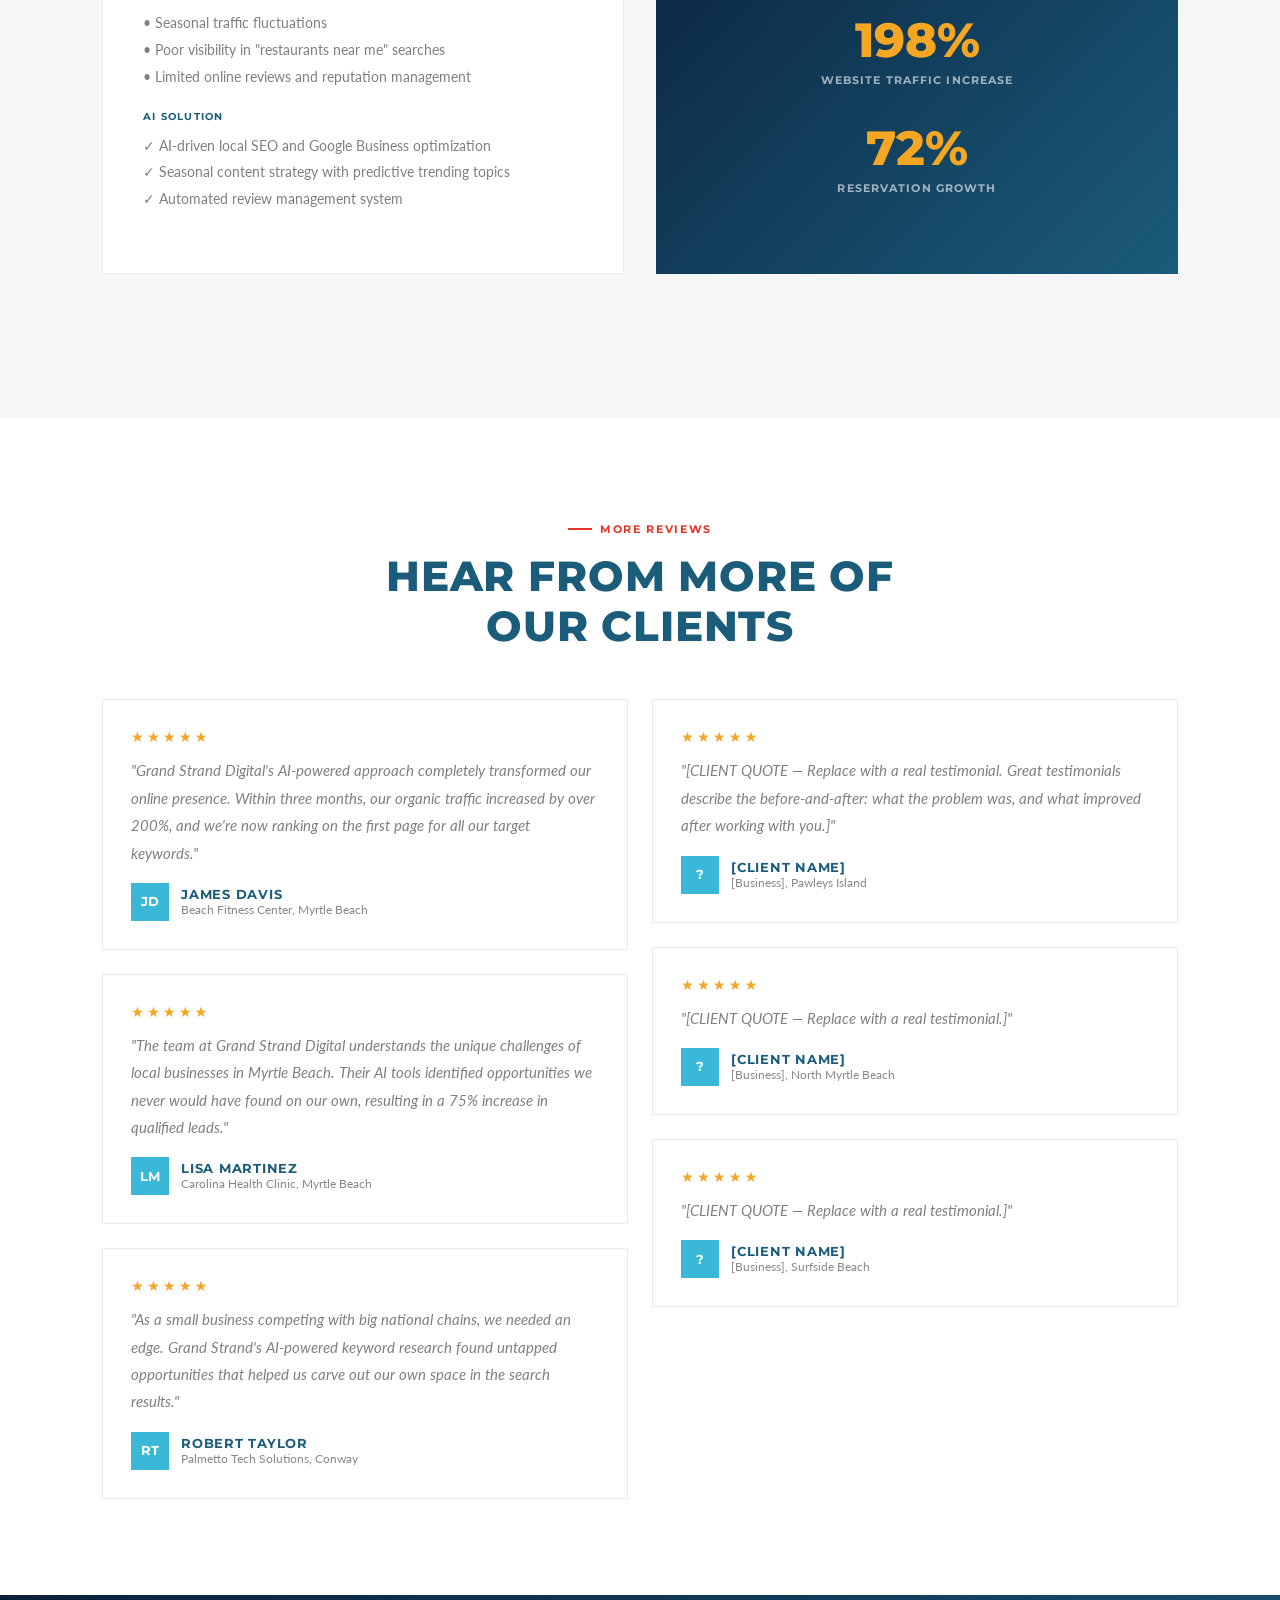
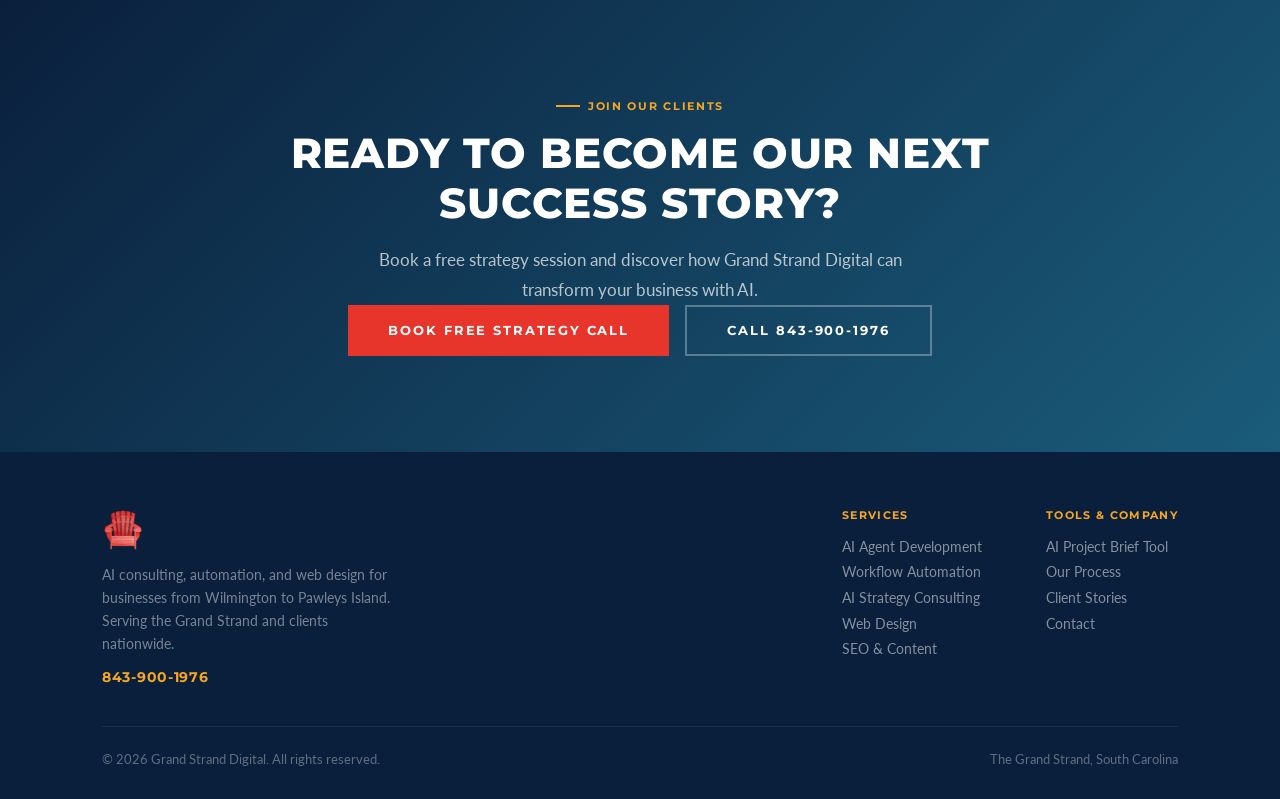
==== commit 6dd71a0f: "Add light/dark theme toggle matching Capitol CoDesign - Split brand colors into fill vs ink tokens (" ====
--- a/clients.html
+++ b/clients.html
@@ -17,7 +17,8 @@
 <link rel="apple-touch-icon" href="/apple-touch-icon.png">
 <meta name="theme-color" content="#0a1f3c">
 <script>document.documentElement.classList.add('js')</script>
-<link rel="stylesheet" href="styles.css?v=20261120b">
+<script>/* theme: saved choice > OS preference > light. Runs before paint so there is no flash. */(function(){var t;try{t=localStorage.getItem('gsd-theme')}catch(e){}if(t!=='dark'&&t!=='light')t=window.matchMedia&&matchMedia('(prefers-color-scheme: dark)').matches?'dark':'light';document.documentElement.setAttribute('data-theme',t)})();</script>
+<link rel="stylesheet" href="styles.css?v=20261120-theme">
 <style>
 .featured-testimonial{display:grid;grid-template-columns:1fr 1.2fr;gap:0;border:1px solid var(--border);overflow:hidden;margin-bottom:3rem}
 .featured-testimonial .ft-visual{background:linear-gradient(135deg,var(--bg-dark),var(--tertiary));padding:3rem;color:var(--text-light);display:flex;flex-direction:column;justify-content:center}
@@ -28,7 +29,7 @@
 .featured-testimonial .ft-content{padding:3rem;background:var(--bg);display:flex;flex-direction:column;justify-content:center}
 .featured-testimonial .ft-content blockquote{font-family:var(--body);font-size:1.15rem;line-height:1.9;color:var(--text-secondary);font-style:italic;margin-bottom:1.5rem}
 .featured-testimonial .ft-content .ft-result{padding:1rem;background:var(--bg-ice);border-left:3px solid var(--accent)}
-.featured-testimonial .ft-content .ft-result strong{font-family:var(--heading);font-size:.75rem;font-weight:700;text-transform:uppercase;letter-spacing:.08em;color:var(--accent);display:block;margin-bottom:.35rem}
+.featured-testimonial .ft-content .ft-result strong{font-family:var(--heading);font-size:.75rem;font-weight:700;text-transform:uppercase;letter-spacing:.08em;color:var(--accent-ink);display:block;margin-bottom:.35rem}
 .featured-testimonial .ft-content .ft-result span{font-size:.9rem;color:var(--text-secondary);line-height:1.6}
 
 .testimonials-masonry{columns:2;column-gap:1.5rem;margin-top:3rem}
@@ -140,11 +141,11 @@
       <div style="padding:2.5rem;background:var(--bg);border:1px solid var(--border)">
         <div style="display:flex;align-items:center;gap:.75rem;margin-bottom:1.25rem">
           <span style="font-size:1.5rem">&#127968;</span>
-          <h3 style="font-family:var(--heading);font-size:1.1rem;font-weight:700;text-transform:uppercase;letter-spacing:.04em;color:var(--tertiary)">Coastal Realty Group</h3>
+          <h3 style="font-family:var(--heading);font-size:1.1rem;font-weight:700;text-transform:uppercase;letter-spacing:.04em;color:var(--tertiary-ink)">Coastal Realty Group</h3>
         </div>
         <p style="font-size:.9rem;color:var(--text-secondary);line-height:1.7;margin-bottom:1.5rem">A local real estate agency struggling to compete with national franchises in Myrtle Beach's competitive property market.</p>
         <div style="margin-bottom:1.25rem">
-          <div style="font-family:var(--heading);font-size:.65rem;font-weight:700;letter-spacing:.12em;text-transform:uppercase;color:var(--accent);margin-bottom:.6rem">Challenges</div>
+          <div style="font-family:var(--heading);font-size:.65rem;font-weight:700;letter-spacing:.12em;text-transform:uppercase;color:var(--accent-ink);margin-bottom:.6rem">Challenges</div>
           <ul style="list-style:none;font-size:.875rem;color:var(--text-secondary);line-height:1.9">
             <li>&#8226; Low visibility in local property searches</li>
             <li>&#8226; Difficulty ranking for competitive keywords</li>
@@ -152,7 +153,7 @@
           </ul>
         </div>
         <div style="margin-bottom:1.25rem">
-          <div style="font-family:var(--heading);font-size:.65rem;font-weight:700;letter-spacing:.12em;text-transform:uppercase;color:var(--tertiary);margin-bottom:.6rem">AI Solution</div>
+          <div style="font-family:var(--heading);font-size:.65rem;font-weight:700;letter-spacing:.12em;text-transform:uppercase;color:var(--tertiary-ink);margin-bottom:.6rem">AI Solution</div>
           <ul style="list-style:none;font-size:.875rem;color:var(--text-secondary);line-height:1.9">
             <li>&#10003; AI-powered neighborhood-specific content strategy</li>
             <li>&#10003; Local schema markup implementation</li>
@@ -181,11 +182,11 @@
       <div style="padding:2.5rem;background:var(--bg);border:1px solid var(--border)">
         <div style="display:flex;align-items:center;gap:.75rem;margin-bottom:1.25rem">
           <span style="font-size:1.5rem">&#127869;</span>
-          <h3 style="font-family:var(--heading);font-size:1.1rem;font-weight:700;text-transform:uppercase;letter-spacing:.04em;color:var(--tertiary)">Ocean Eats Restaurant</h3>
+          <h3 style="font-family:var(--heading);font-size:1.1rem;font-weight:700;text-transform:uppercase;letter-spacing:.04em;color:var(--tertiary-ink)">Ocean Eats Restaurant</h3>
         </div>
         <p style="font-size:.9rem;color:var(--text-secondary);line-height:1.7;margin-bottom:1.5rem">A seafood restaurant on the Myrtle Beach boardwalk looking to attract more tourists during both peak and off-peak seasons.</p>
         <div style="margin-bottom:1.25rem">
-          <div style="font-family:var(--heading);font-size:.65rem;font-weight:700;letter-spacing:.12em;text-transform:uppercase;color:var(--accent);margin-bottom:.6rem">Challenges</div>
+          <div style="font-family:var(--heading);font-size:.65rem;font-weight:700;letter-spacing:.12em;text-transform:uppercase;color:var(--accent-ink);margin-bottom:.6rem">Challenges</div>
           <ul style="list-style:none;font-size:.875rem;color:var(--text-secondary);line-height:1.9">
             <li>&#8226; Seasonal traffic fluctuations</li>
             <li>&#8226; Poor visibility in "restaurants near me" searches</li>
@@ -193,7 +194,7 @@
           </ul>
         </div>
         <div style="margin-bottom:1.25rem">
-          <div style="font-family:var(--heading);font-size:.65rem;font-weight:700;letter-spacing:.12em;text-transform:uppercase;color:var(--tertiary);margin-bottom:.6rem">AI Solution</div>
+          <div style="font-family:var(--heading);font-size:.65rem;font-weight:700;letter-spacing:.12em;text-transform:uppercase;color:var(--tertiary-ink);margin-bottom:.6rem">AI Solution</div>
           <ul style="list-style:none;font-size:.875rem;color:var(--text-secondary);line-height:1.9">
             <li>&#10003; AI-driven local SEO and Google Business optimization</li>
             <li>&#10003; Seasonal content strategy with predictive trending topics</li>
@@ -326,6 +327,6 @@
   </div>
 </footer>
 
-<script src="shared.js?v=20261120c"></script>
+<script src="shared.js?v=20261120-theme"></script>
 </body>
 </html>
--- a/styles.css
+++ b/styles.css
@@ -17,6 +17,16 @@
   --tertiary:#1a5c7a;      /* Deeper cyan for headings/dark text */
   --border:rgba(0,0,0,0.08);
   --border-light:rgba(255,255,255,0.1);
+  /* Text-only variants of the brand colors. Fills (buttons, bars, gradients)
+     keep the raw brand values in both themes; text uses these so dark mode
+     can lift them to legible tints without repainting a single button. */
+  --accent-ink:var(--accent);
+  --tertiary-ink:var(--tertiary);
+  --secondary-ink:var(--secondary);
+  --surface:#ffffff;
+  --nav-bg:rgba(255,255,255,0.95);
+  --nav-bg-solid:rgba(255,255,255,.98);
+  --form-error:#8a1c16;
   --heading:'Montserrat',system-ui,sans-serif;
   --body:'Lato',system-ui,sans-serif;
 }
@@ -40,16 +50,16 @@
 .bg-alt{background:var(--bg-alt)}
 
 /* === NAV === */
-nav{position:fixed;top:0;left:0;right:0;z-index:100;padding:1rem 2rem;display:flex;align-items:center;justify-content:space-between;background:rgba(255,255,255,0.95);backdrop-filter:blur(12px);transition:all .4s}
+nav{position:fixed;top:0;left:0;right:0;z-index:100;padding:1rem 2rem;display:flex;align-items:center;justify-content:space-between;background:var(--nav-bg);backdrop-filter:blur(12px);transition:all .4s}
 nav.scrolled{box-shadow:0 2px 20px rgba(0,0,0,0.08)}
 .nav-logo{display:flex;align-items:center;gap:.6rem}
 .nav-logo img{height:44px;width:auto}
 .nav-links{display:flex;gap:2rem;align-items:center}
 .nav-links a{font-family:var(--heading);font-size:.8rem;font-weight:600;color:var(--text-secondary);letter-spacing:.1em;text-transform:uppercase;transition:color .3s;position:relative}
-.nav-links a:hover,.nav-links a.active{color:var(--accent)}
+.nav-links a:hover,.nav-links a.active{color:var(--accent-ink)}
 .nav-links a.active::after{content:'';position:absolute;bottom:-4px;left:0;right:0;height:2px;background:var(--accent)}
-.nav-phone{font-family:var(--heading);font-size:.8rem;font-weight:700;color:var(--tertiary);letter-spacing:.05em;transition:color .3s}
-.nav-phone:hover{color:var(--accent)}
+.nav-phone{font-family:var(--heading);font-size:.8rem;font-weight:700;color:var(--tertiary-ink);letter-spacing:.05em;transition:color .3s}
+.nav-phone:hover{color:var(--accent-ink)}
 .nav-cta{background:var(--accent);color:var(--text-light)!important;padding:.7rem 1.5rem;font-family:var(--heading);font-weight:700;font-size:.75rem;letter-spacing:.15em;text-transform:uppercase;transition:all .3s;border:none}
 .nav-cta:hover{background:var(--accent-hover)!important;box-shadow:0 4px 15px rgba(232,53,44,.3)}
 .nav-cta.active::after{display:none}
@@ -65,9 +75,9 @@
 
 /* === SECTION COMMON === */
 section{padding:6rem 0}
-.section-label{display:inline-flex;align-items:center;gap:.5rem;font-family:var(--heading);font-size:.7rem;font-weight:700;letter-spacing:.15em;text-transform:uppercase;color:var(--accent);margin-bottom:1rem}
+.section-label{display:inline-flex;align-items:center;gap:.5rem;font-family:var(--heading);font-size:.7rem;font-weight:700;letter-spacing:.15em;text-transform:uppercase;color:var(--accent-ink);margin-bottom:1rem}
 .section-label::before{content:'';width:24px;height:2px;background:var(--accent)}
-.section-title{font-family:var(--heading);font-size:clamp(1.8rem,3.5vw,2.6rem);line-height:1.2;letter-spacing:.02em;text-transform:uppercase;font-weight:800;margin-bottom:1rem;color:var(--tertiary)}
+.section-title{font-family:var(--heading);font-size:clamp(1.8rem,3.5vw,2.6rem);line-height:1.2;letter-spacing:.02em;text-transform:uppercase;font-weight:800;margin-bottom:1rem;color:var(--tertiary-ink)}
 .section-desc{color:var(--text-secondary);font-family:var(--body);font-size:1.05rem;line-height:1.8;max-width:560px}
 
 /* === PAGE HERO (inner pages) === */
@@ -93,16 +103,16 @@
 /* === TABS === */
 .tabs{display:flex;gap:0;border-bottom:2px solid var(--border);margin-bottom:3rem;overflow-x:auto}
 .tab-btn{padding:.85rem 1.5rem;font-family:var(--heading);font-size:.75rem;font-weight:700;letter-spacing:.1em;text-transform:uppercase;color:var(--text-muted);background:none;border:none;cursor:pointer;transition:all .3s;white-space:nowrap;border-bottom:2px solid transparent;margin-bottom:-2px}
-.tab-btn:hover{color:var(--accent)}
-.tab-btn.active{color:var(--accent);border-bottom-color:var(--accent)}
+.tab-btn:hover{color:var(--accent-ink)}
+.tab-btn.active{color:var(--accent-ink);border-bottom-color:var(--accent)}
 .tab-panel{display:none;animation:tabFadeIn .4s ease;padding-top:2rem}
 .tab-panel.active{display:block}
 @keyframes tabFadeIn{from{opacity:0;transform:translateY(8px)}to{opacity:1;transform:translateY(0)}}
 
 /* === ACCORDION === */
 .accordion-item{border-bottom:1px solid var(--border);margin-bottom:0}
-.accordion-header{display:flex;justify-content:space-between;align-items:center;padding:1.1rem 0;font-family:var(--heading);font-size:.9rem;font-weight:700;text-transform:uppercase;letter-spacing:.05em;color:var(--tertiary);cursor:pointer;transition:color .3s}
-.accordion-header:hover{color:var(--accent)}
+.accordion-header{display:flex;justify-content:space-between;align-items:center;padding:1.1rem 0;font-family:var(--heading);font-size:.9rem;font-weight:700;text-transform:uppercase;letter-spacing:.05em;color:var(--tertiary-ink);cursor:pointer;transition:color .3s}
+.accordion-header:hover{color:var(--accent-ink)}
 .accordion-icon{width:20px;height:20px;flex-shrink:0;position:relative}
 .accordion-icon::before,.accordion-icon::after{content:'';position:absolute;background:var(--text-muted);border-radius:2px;transition:all .3s}
 .accordion-icon::before{width:12px;height:2px;top:50%;left:50%;transform:translate(-50%,-50%)}
@@ -116,7 +126,7 @@
 .detail-card{padding:1.75rem;border:1px solid var(--border);background:var(--bg);transition:all .35s}
 .detail-card:hover{border-color:var(--accent);box-shadow:0 4px 20px rgba(0,0,0,.06)}
 .card-icon{font-size:1.6rem;margin-bottom:.75rem}
-.detail-card h3{font-family:var(--heading);font-size:.85rem;font-weight:700;text-transform:uppercase;letter-spacing:.06em;color:var(--tertiary);margin-bottom:.4rem}
+.detail-card h3{font-family:var(--heading);font-size:.85rem;font-weight:700;text-transform:uppercase;letter-spacing:.06em;color:var(--tertiary-ink);margin-bottom:.4rem}
 .detail-card p{font-size:.875rem;color:var(--text-secondary);line-height:1.7;font-family:var(--body)}
 
 /* === TIMELINE === */
@@ -126,12 +136,12 @@
 .timeline-dot{position:absolute;left:-3.35rem;top:.3rem;width:14px;height:14px;border-radius:0;background:var(--accent);border:2px solid var(--bg);box-shadow:0 0 0 3px var(--accent)}
 .timeline-content{padding:2rem;border:1px solid var(--border);background:var(--bg);transition:all .35s}
 .timeline-content:hover{border-color:var(--accent);box-shadow:0 4px 20px rgba(0,0,0,.06)}
-.timeline-step{font-family:var(--heading);font-size:.7rem;font-weight:700;text-transform:uppercase;letter-spacing:.12em;color:var(--accent);margin-bottom:.4rem}
-.timeline-content h3{font-family:var(--heading);font-size:1rem;font-weight:700;text-transform:uppercase;letter-spacing:.04em;color:var(--tertiary);margin-bottom:.6rem}
+.timeline-step{font-family:var(--heading);font-size:.7rem;font-weight:700;text-transform:uppercase;letter-spacing:.12em;color:var(--accent-ink);margin-bottom:.4rem}
+.timeline-content h3{font-family:var(--heading);font-size:1rem;font-weight:700;text-transform:uppercase;letter-spacing:.04em;color:var(--tertiary-ink);margin-bottom:.6rem}
 .timeline-content p{font-size:.95rem;color:var(--text-secondary);line-height:1.8;font-family:var(--body)}
 
 /* === COUNTERS === */
-.counter{font-family:var(--heading);font-size:2.8rem;font-weight:800;color:var(--accent);line-height:1}
+.counter{font-family:var(--heading);font-size:2.8rem;font-weight:800;color:var(--accent-ink);line-height:1}
 .counter-label{font-family:var(--heading);font-size:.7rem;font-weight:600;text-transform:uppercase;letter-spacing:.1em;color:var(--text-muted);margin-top:.4rem}
 
 /* === TESTIMONIAL CARDS (masonry / clients page) === */
@@ -141,14 +151,14 @@
 .testimonial-card blockquote{font-family:var(--body);font-size:.95rem;line-height:1.8;color:var(--text-secondary);font-style:italic;margin-bottom:1rem}
 .testimonial-card .author{display:flex;align-items:center;gap:.75rem}
 .testimonial-card .avatar{width:38px;height:38px;background:var(--secondary);display:flex;align-items:center;justify-content:center;font-family:var(--heading);font-weight:700;font-size:.8rem;color:var(--text-light);flex-shrink:0}
-.testimonial-card .name{font-family:var(--heading);font-weight:700;font-size:.8rem;text-transform:uppercase;letter-spacing:.06em;color:var(--tertiary)}
+.testimonial-card .name{font-family:var(--heading);font-weight:700;font-size:.8rem;text-transform:uppercase;letter-spacing:.06em;color:var(--tertiary-ink)}
 .testimonial-card .role{font-size:.75rem;color:var(--text-muted);font-family:var(--body)}
 
 /* === FORM ELEMENTS === */
 .form-grid{display:grid;grid-template-columns:1fr 1fr;gap:1.25rem}
 .form-group{display:flex;flex-direction:column;gap:.5rem}
 .form-group.full-width{grid-column:1/-1}
-.form-group label{font-family:var(--heading);font-size:.75rem;font-weight:700;text-transform:uppercase;letter-spacing:.08em;color:var(--tertiary)}
+.form-group label{font-family:var(--heading);font-size:.75rem;font-weight:700;text-transform:uppercase;letter-spacing:.08em;color:var(--tertiary-ink)}
 .form-group input,.form-group textarea,.form-group select{padding:.8rem 1rem;border:2px solid var(--border);background:var(--bg);font-family:var(--body);font-size:.95rem;color:var(--text-primary);outline:none;transition:all .3s;width:100%;-webkit-appearance:none}
 .form-group input:focus,.form-group textarea:focus,.form-group select:focus{border-color:var(--accent)}
 .form-group textarea{min-height:120px;resize:vertical}
@@ -177,7 +187,7 @@
 }
 @media(max-width:768px){
   .container{padding:0 1.25rem}
-  .nav-links{display:none;position:absolute;top:100%;left:0;right:0;background:rgba(255,255,255,.98);flex-direction:column;padding:1.5rem 2rem;gap:1rem;border-bottom:1px solid var(--border);z-index:99}
+  .nav-links{display:none;position:absolute;top:100%;left:0;right:0;background:var(--nav-bg-solid);flex-direction:column;padding:1.5rem 2rem;gap:1rem;border-bottom:1px solid var(--border);z-index:99}
   .nav-links.show{display:flex}
   .mobile-toggle{display:block}
   .page-hero .container{padding-top:7rem;padding-bottom:3rem}
@@ -204,3 +214,62 @@
 /* Visible keyboard focus */
 a:focus-visible,button:focus-visible,[role="button"]:focus-visible,[role="tab"]:focus-visible,input:focus-visible,select:focus-visible,textarea:focus-visible{outline:2px solid var(--accent);outline-offset:3px}
 .accordion-header{cursor:pointer}
+
+/* ═══════════════════════════════════════════════════════════════
+   LIGHT / DARK THEME
+   Light is the original design and stays untouched: every token above
+   is the light value. Dark overrides the same tokens, so components
+   never need to know which theme is active. Ratios measured against
+   WCAG 2.1 on the dark page background (#0d2038). Body text AA+,
+   most pairs AAA.
+   ═══════════════════════════════════════════════════════════════ */
+html[data-theme="dark"]{
+  color-scheme:dark;
+  --bg:#0d2038;              /* page, sampled toward the logo navy     */
+  --bg-alt:#11294a;          /* alternating bands                      */
+  --bg-ice:#183a5e;          /* icon tiles, tinted panels              */
+  --bg-dark:#06121f;         /* footer / deepest layer                 */
+  --surface:#11294a;
+  --text-primary:#e8eef4;    /* 14.1:1 */
+  --text-secondary:#b8c6d4;  /*  9.4:1 */
+  --text-muted:#94a6b8;      /*  6.6:1 */
+  --accent-ink:#ff7268;      /*  6.1:1  red chair, lifted for text      */
+  --tertiary-ink:#86d6ec;    /* 10.0:1  headings, cyan chair tint       */
+  --secondary-ink:#5ccbe6;   /*  8.7:1 */
+  --border:rgba(255,255,255,0.1);
+  --nav-bg:rgba(13,32,56,0.92);
+  --nav-bg-solid:rgba(13,32,56,.98);
+  --form-error:#ffb3ad;
+}
+html[data-theme="dark"] nav.scrolled{box-shadow:0 2px 24px rgba(0,0,0,.45)}
+html[data-theme="dark"] footer{border-top:1px solid var(--border)}
+html[data-theme="dark"] .btn-secondary:not(.light){color:var(--text-primary);border-color:rgba(255,255,255,.25)}
+html[data-theme="dark"] .btn-secondary:not(.light):hover{border-color:var(--text-primary)}
+html[data-theme="dark"] .service-card:hover,
+html[data-theme="dark"] .value-card:hover,
+html[data-theme="dark"] .industry-card:hover{box-shadow:0 12px 40px rgba(0,0,0,.35)}
+/* Project brief status chips: the light-mode greens/ambers are too dark on navy */
+html[data-theme="dark"] .status-generating{color:#ffc35a}
+html[data-theme="dark"] .status-complete{color:#7ddc84;background:rgba(125,220,132,.12)}
+html[data-theme="dark"] .brief-toast{background:#183a5e}
+/* Smooth the switch itself, but only for color properties */
+html.theme-anim,html.theme-anim *,html.theme-anim *::before,html.theme-anim *::after{
+  transition:background-color .35s ease,color .35s ease,border-color .35s ease,fill .35s ease!important}
+
+/* === THEME TOGGLE ===
+   Square to match the brand's zero-radius buttons and cards; outlined
+   like .btn-secondary; red on hover like every other GSD control. */
+.theme-btn{display:inline-grid;place-items:center;width:40px;height:40px;flex:none;margin-left:1.5rem;
+  background:transparent;border:2px solid var(--border);color:var(--tertiary-ink);cursor:pointer;
+  transition:border-color .3s,color .3s,transform .35s cubic-bezier(.22,.61,.36,1)}
+.theme-btn:hover{border-color:var(--accent);color:var(--accent-ink);transform:rotate(-12deg)}
+.theme-btn svg{width:18px;height:18px}
+.theme-btn .i-sun{display:none}
+html[data-theme="dark"] .theme-btn{border-color:rgba(255,255,255,.22)}
+html[data-theme="dark"] .theme-btn .i-sun{display:block}
+html[data-theme="dark"] .theme-btn .i-moon{display:none}
+nav .nav-links{margin-left:auto}
+@media(max-width:768px){
+  .theme-btn{margin-left:auto;margin-right:.75rem;width:38px;height:38px}
+}
+@media print{.theme-btn{display:none}}
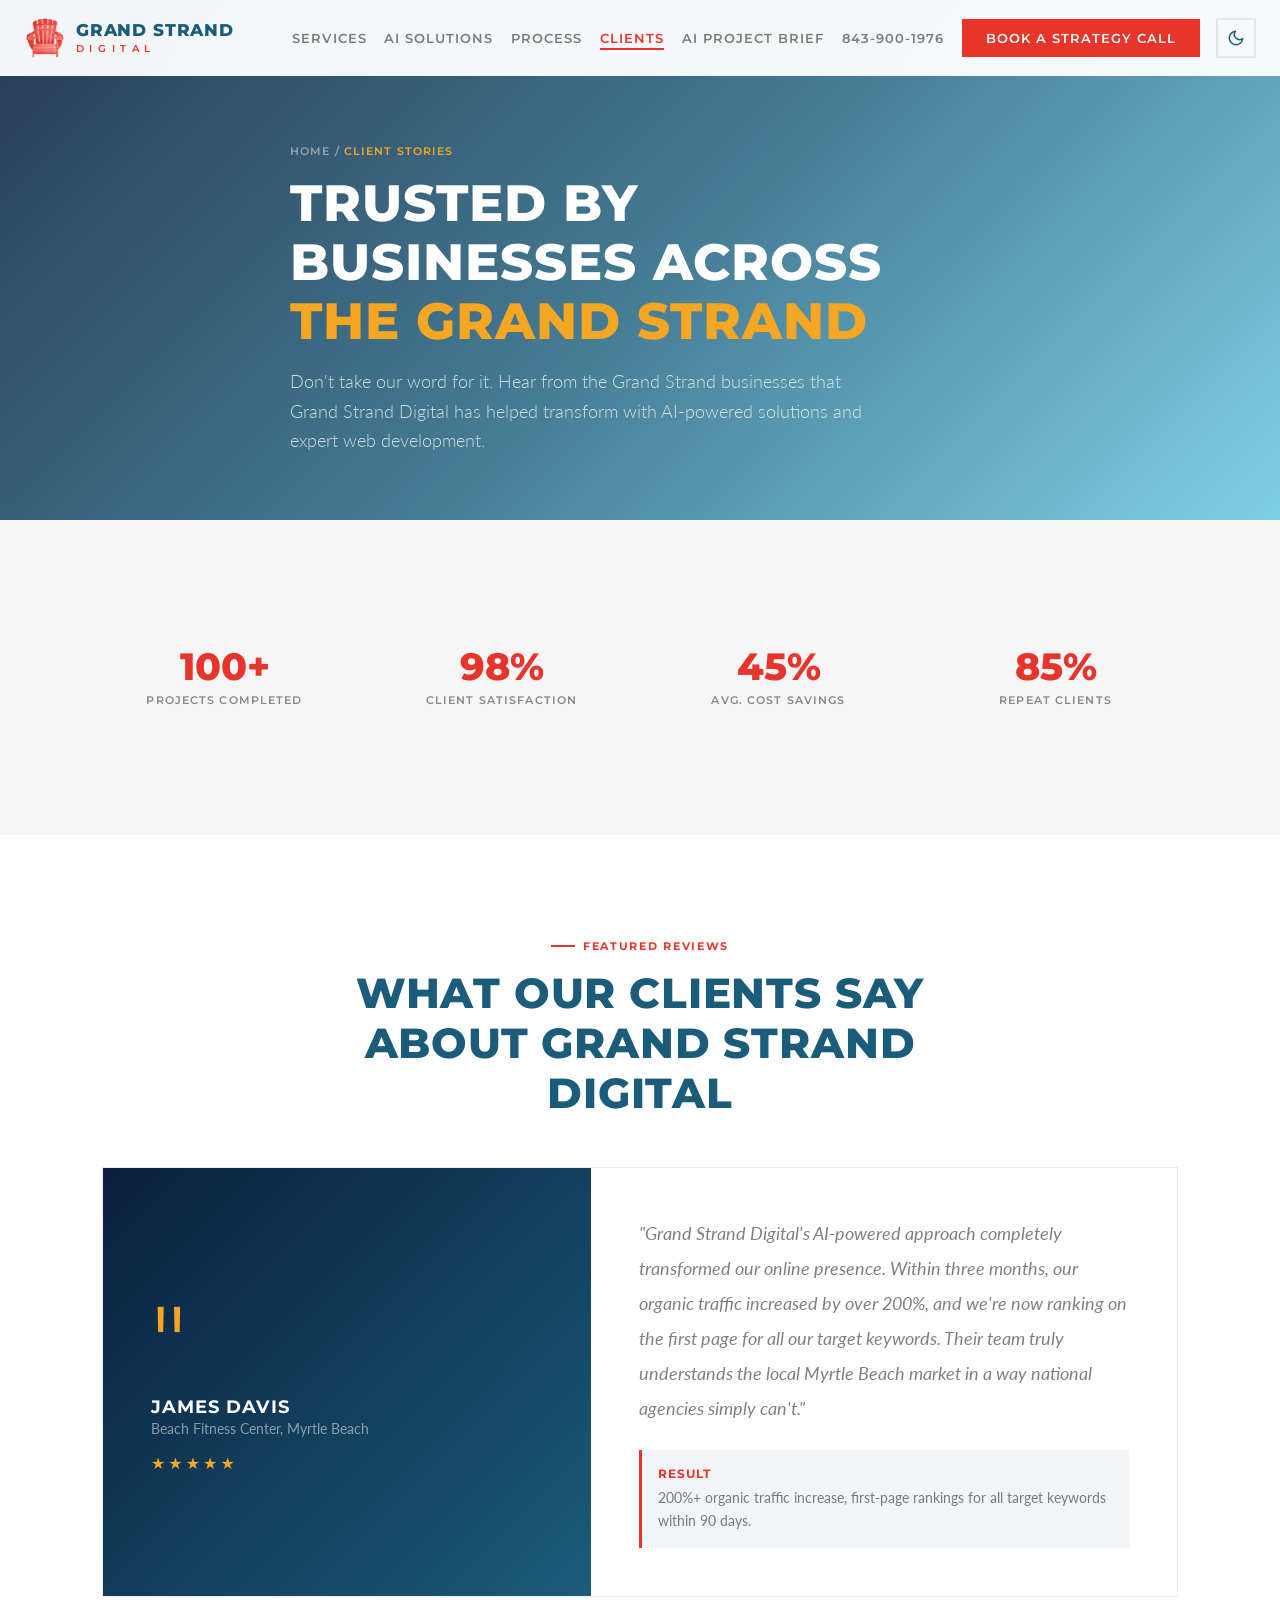
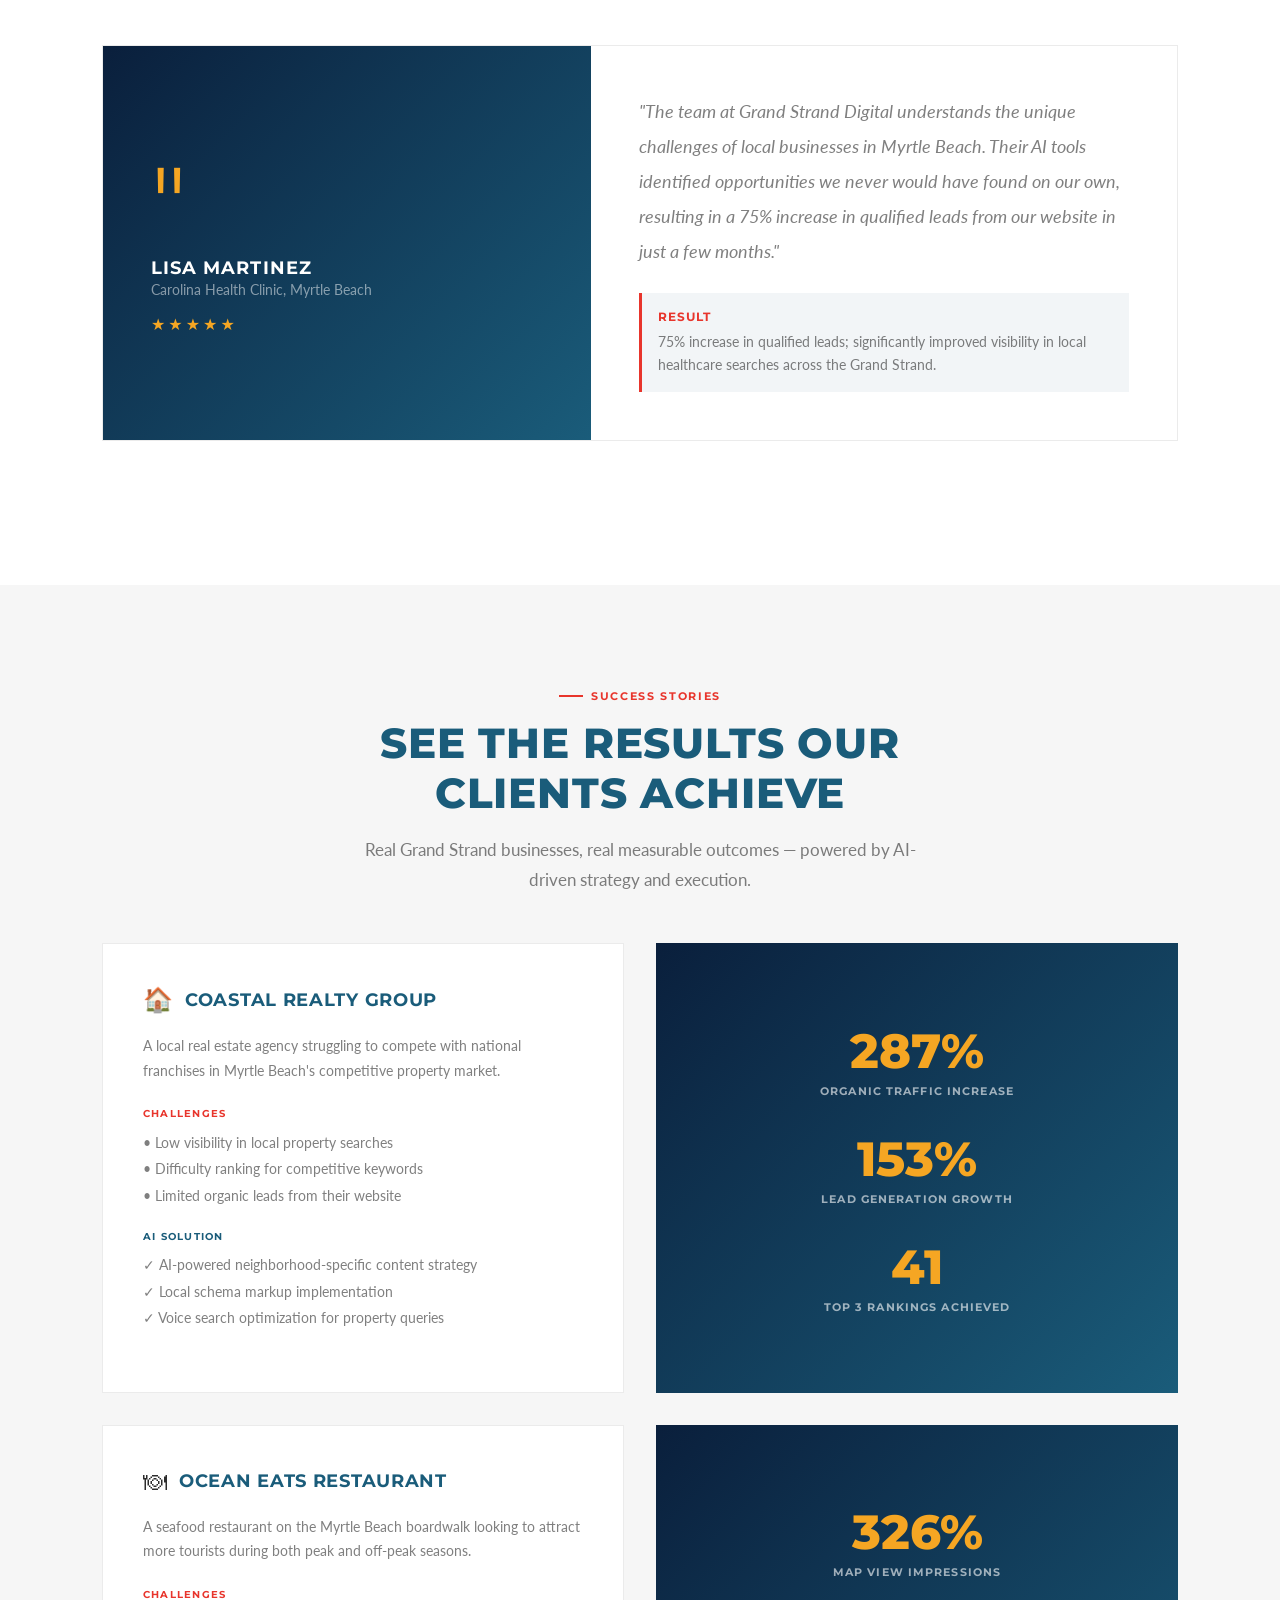
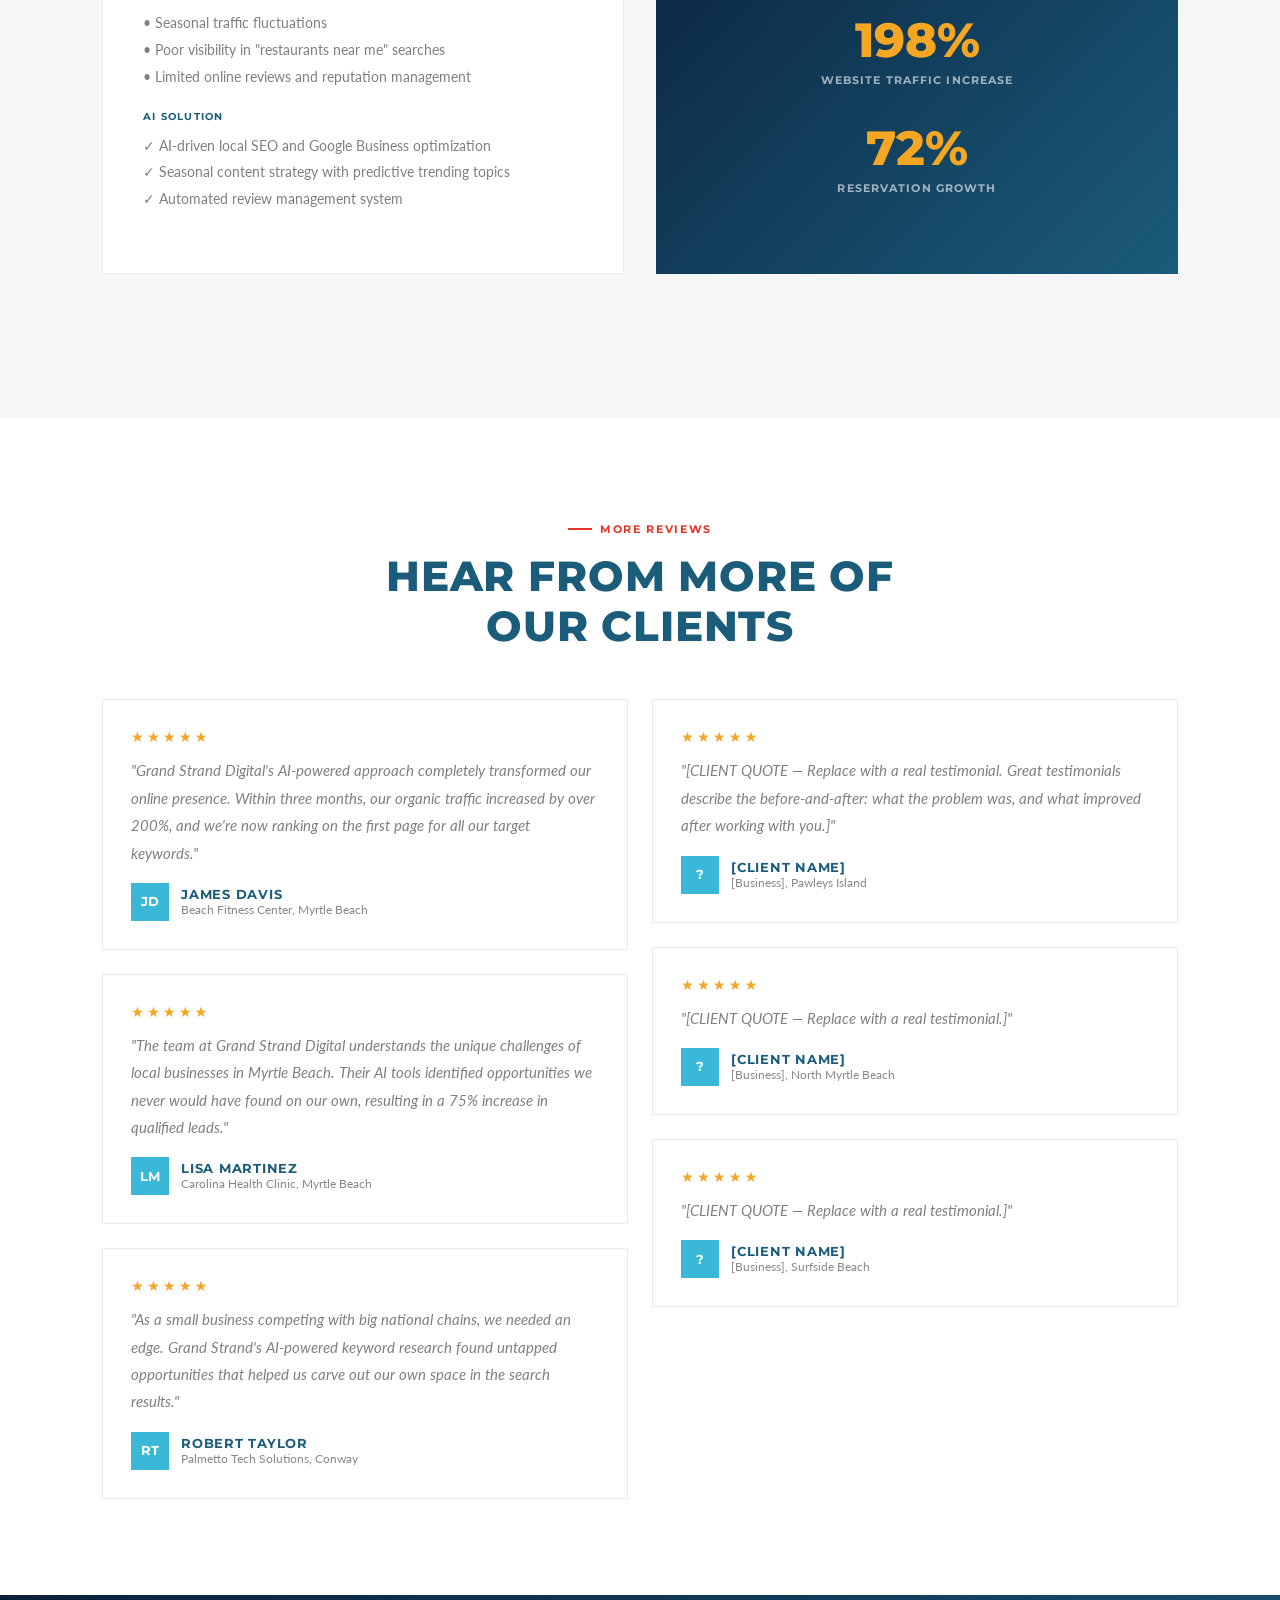
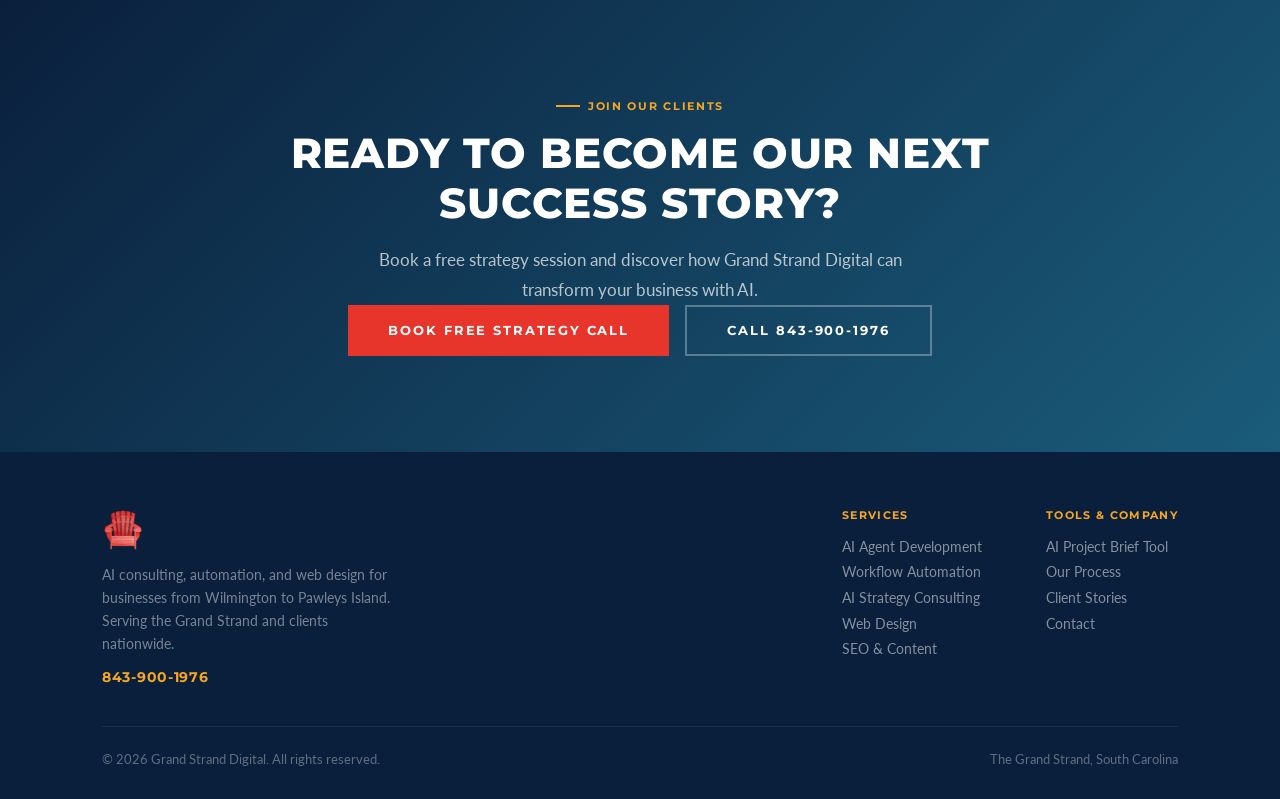
==== commit ab7d6caa: "Add Grand Strand Digital wordmark to header - Two-line wordmark beside the chair logo on all 7 pages" ====
--- a/clients.html
+++ b/clients.html
@@ -50,7 +50,7 @@
 
 <!-- Nav -->
 <nav id="nav">
-  <a href="index.html" class="nav-logo"><img src="logo.png" alt="Grand Strand Digital" width="42" height="44" decoding="async"></a>
+  <a href="index.html" class="nav-logo"><img src="logo.png" alt="" width="42" height="44" decoding="async"><span class="nav-wordmark"><span class="wm-name">Grand Strand</span><span class="wm-sub">Digital</span></span></a>
   <div class="nav-links">
     <a href="services.html">Services</a>
     <a href="solutions.html">AI Solutions</a>
--- a/styles.css
+++ b/styles.css
@@ -273,3 +273,30 @@
   .theme-btn{margin-left:auto;margin-right:.75rem;width:38px;height:38px}
 }
 @media print{.theme-btn{display:none}}
+
+/* === HEADER WORDMARK ===
+   Montserrat, the site's heading face, in two weights: the name heavy and
+   tight in deep teal, "Digital" light and widely tracked in chair red,
+   echoing the uppercase, letter-spaced section labels. */
+.nav-wordmark{display:flex;flex-direction:column;justify-content:center;font-family:var(--heading);text-transform:uppercase;line-height:1;white-space:nowrap}
+.wm-name{font-size:1.05rem;font-weight:800;letter-spacing:.05em;color:var(--tertiary-ink)}
+.wm-sub{font-size:.62rem;font-weight:600;letter-spacing:.56em;color:var(--accent-ink);margin-top:.32rem}
+.nav-logo:hover .wm-name{color:var(--accent-ink);transition:color .3s}
+.nav-logo{margin-right:2rem}
+.nav-links a{white-space:nowrap}
+@media(max-width:1400px){
+  nav{padding-left:1.5rem;padding-right:1.5rem}
+  .nav-logo{margin-right:1.25rem}
+  .nav-links{gap:1.1rem}
+  .nav-links a{letter-spacing:.08em}
+  .theme-btn{margin-left:1rem}
+}
+/* With the wordmark the full menu needs ~1220px; below that use the
+   hamburger menu (same rules as the 768px mobile menu). */
+@media(max-width:1219px){
+  .nav-links{display:none;position:absolute;top:100%;left:0;right:0;background:var(--nav-bg-solid);flex-direction:column;align-items:flex-start;padding:1.5rem 2rem;gap:1rem;border-bottom:1px solid var(--border);z-index:99}
+  .nav-links.show{display:flex}
+  .mobile-toggle{display:block}
+  .theme-btn{margin-left:auto;margin-right:.75rem}
+}
+@media(max-width:380px){.wm-name{font-size:.92rem}.wm-sub{font-size:.56rem;letter-spacing:.5em}}
